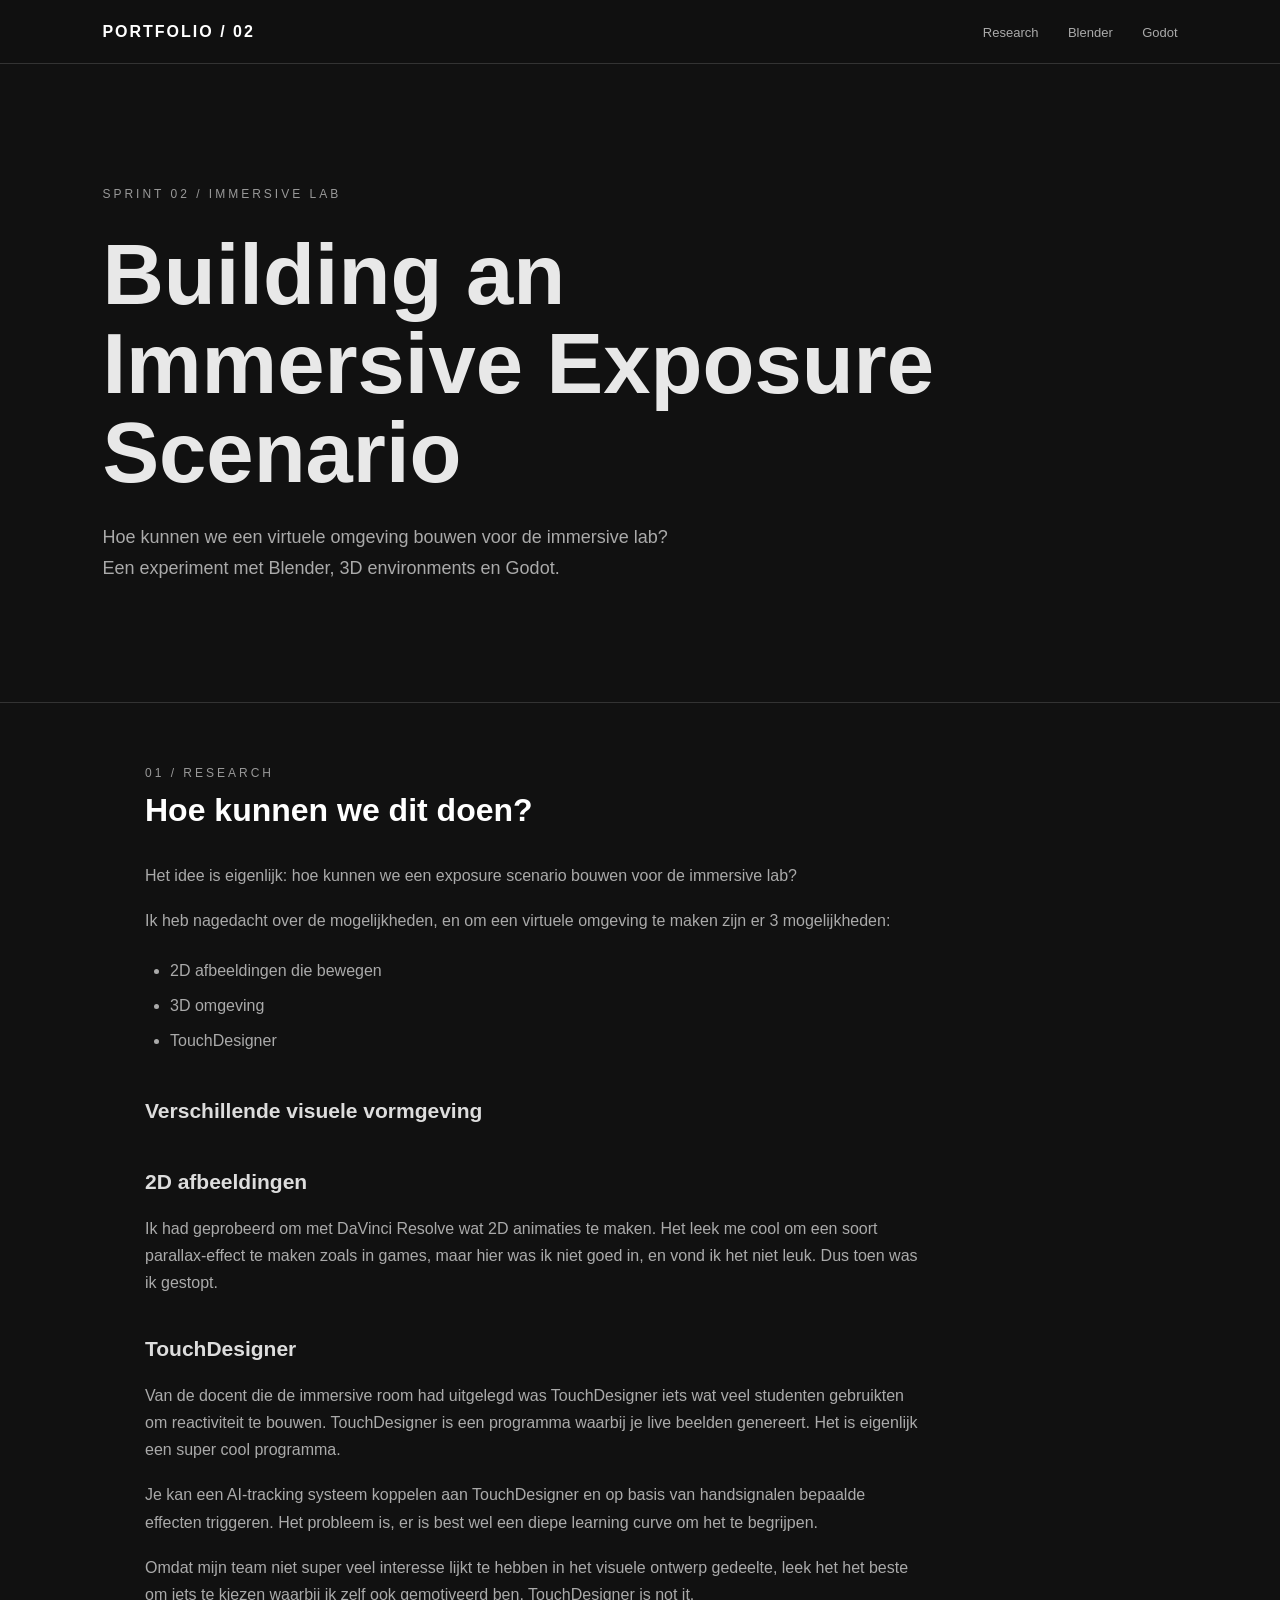
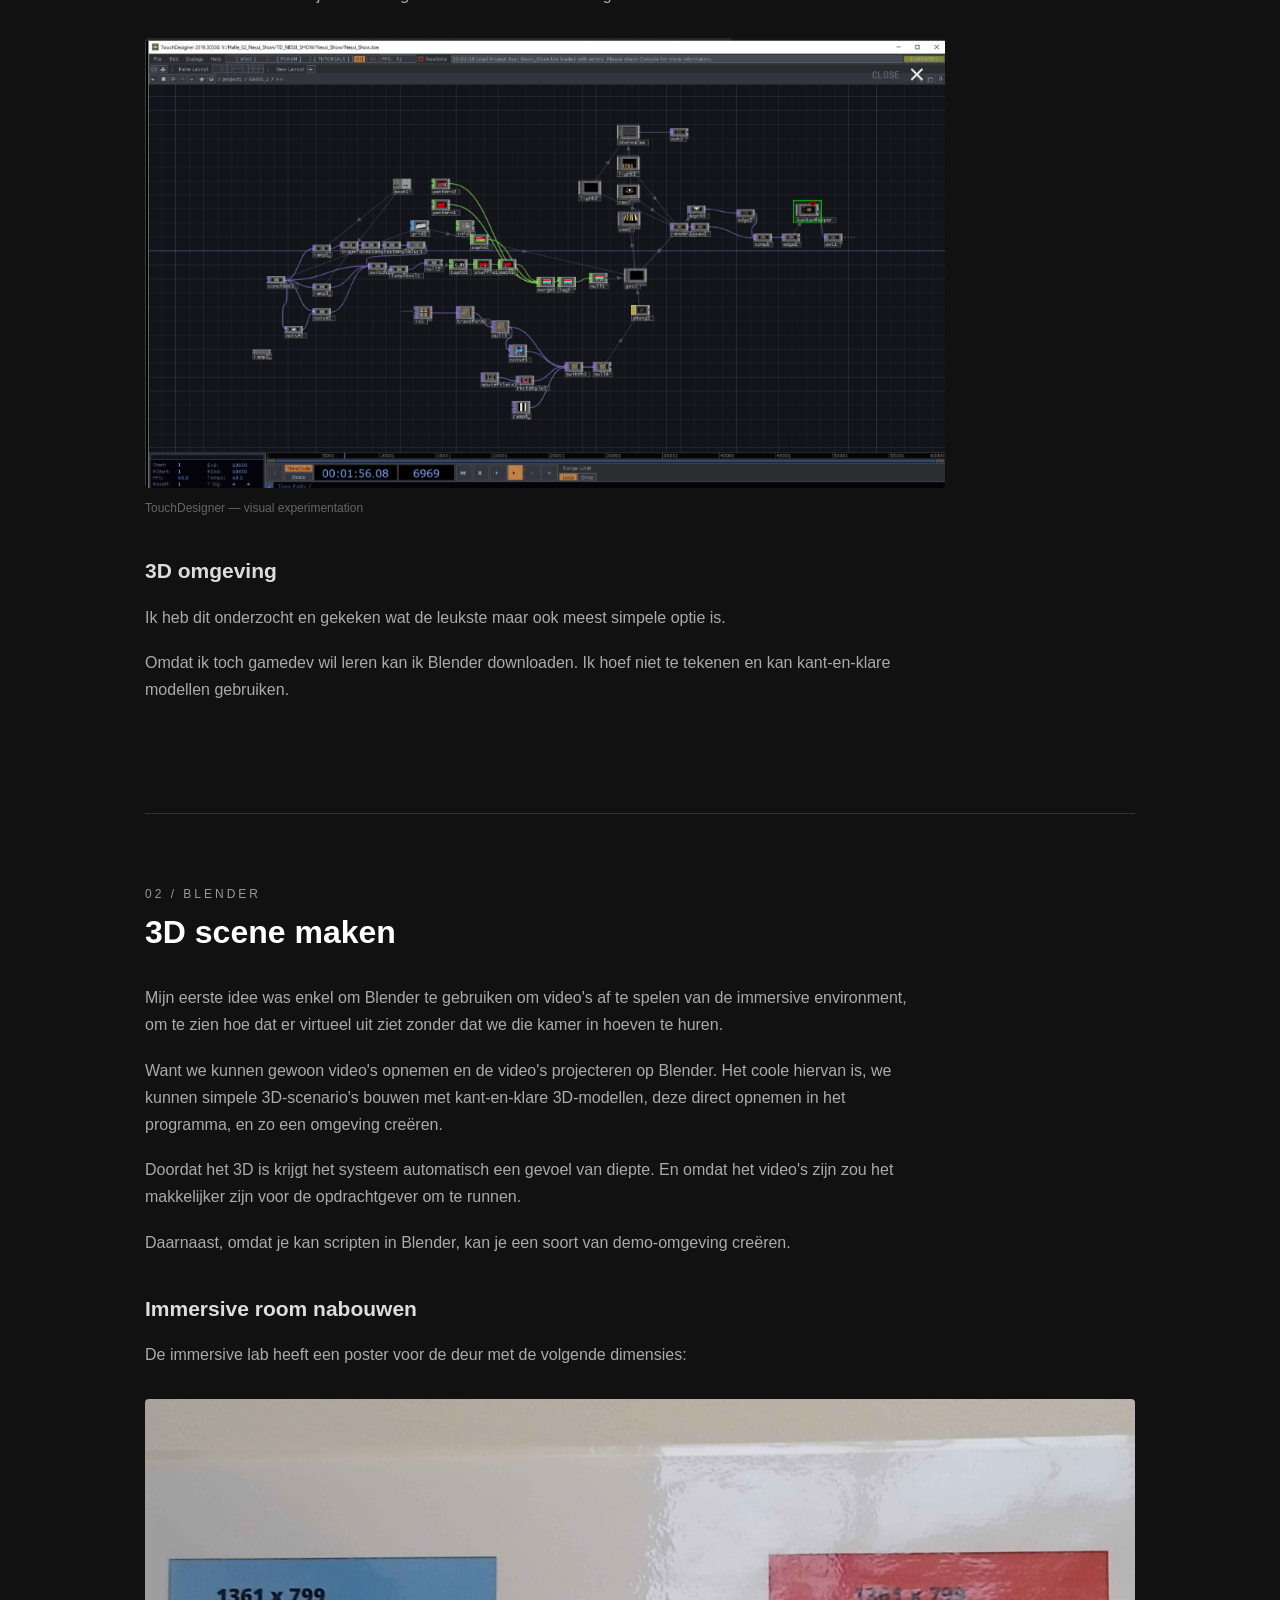
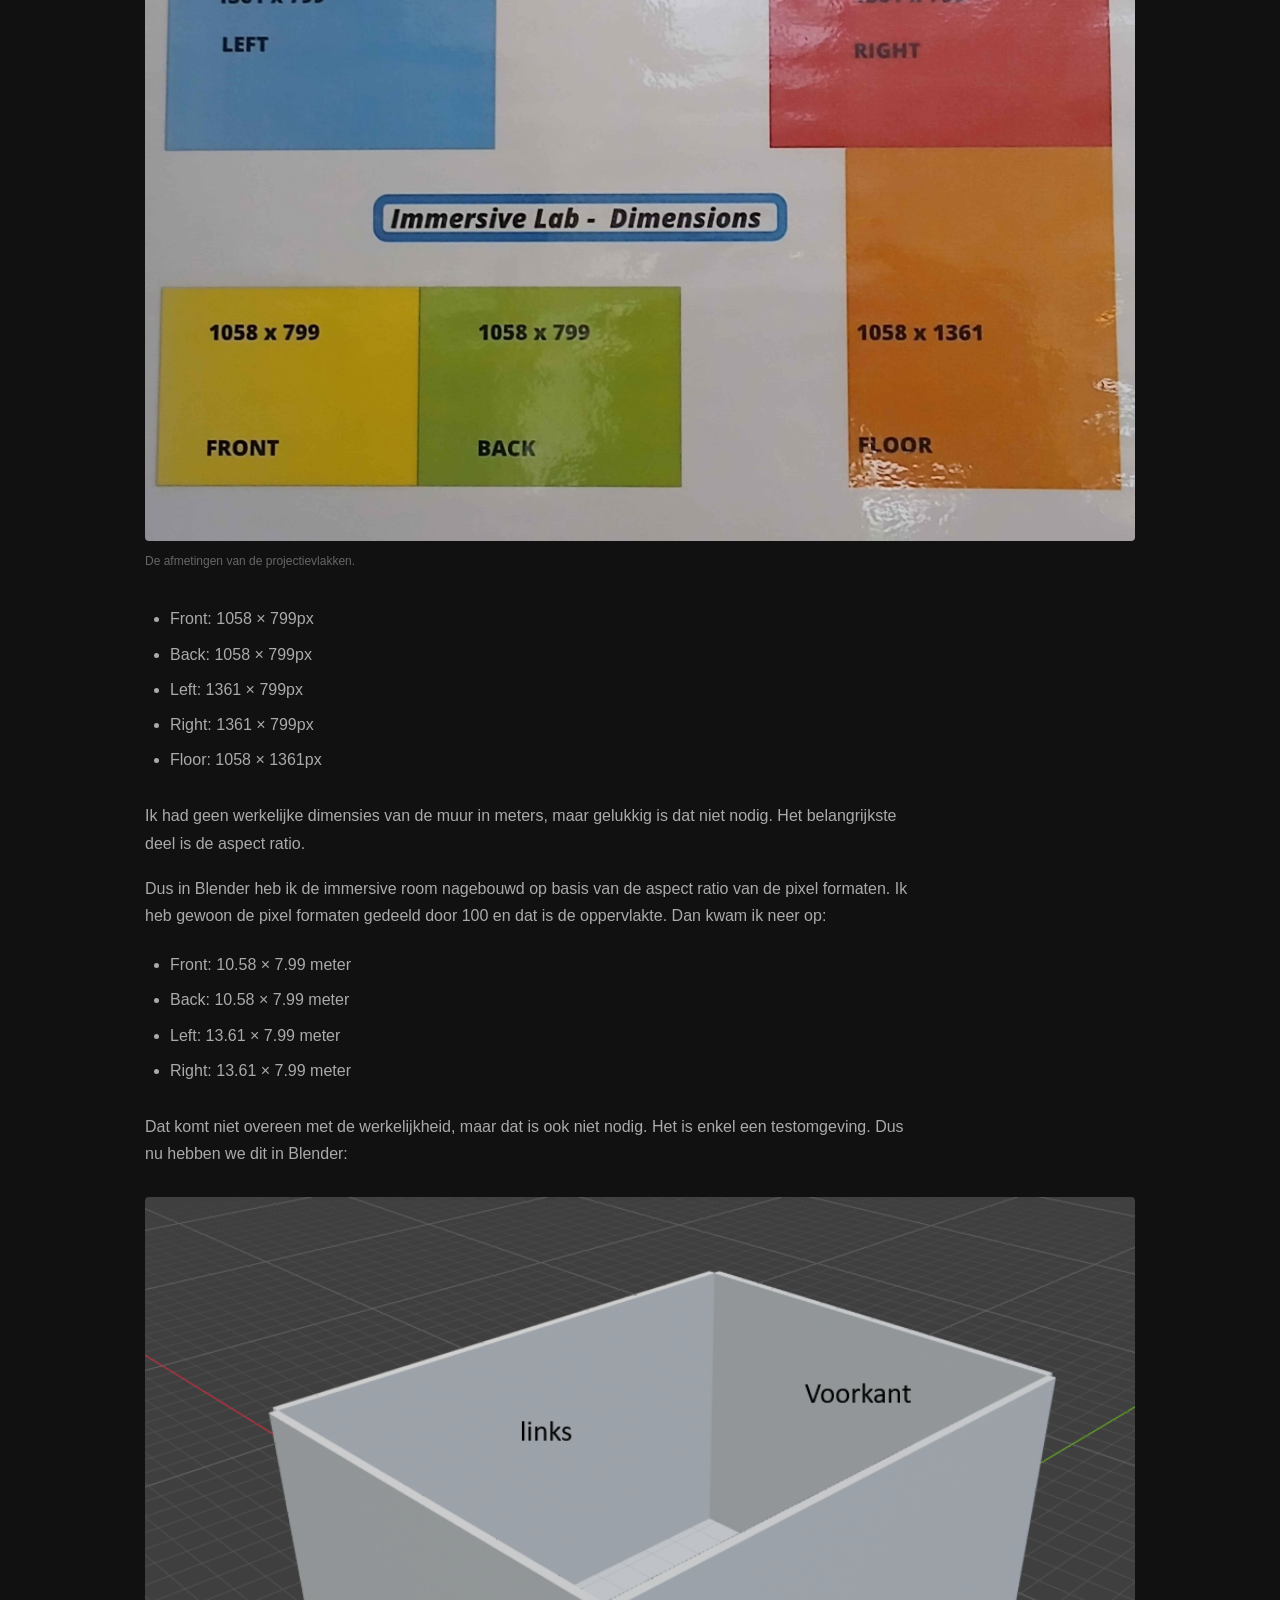
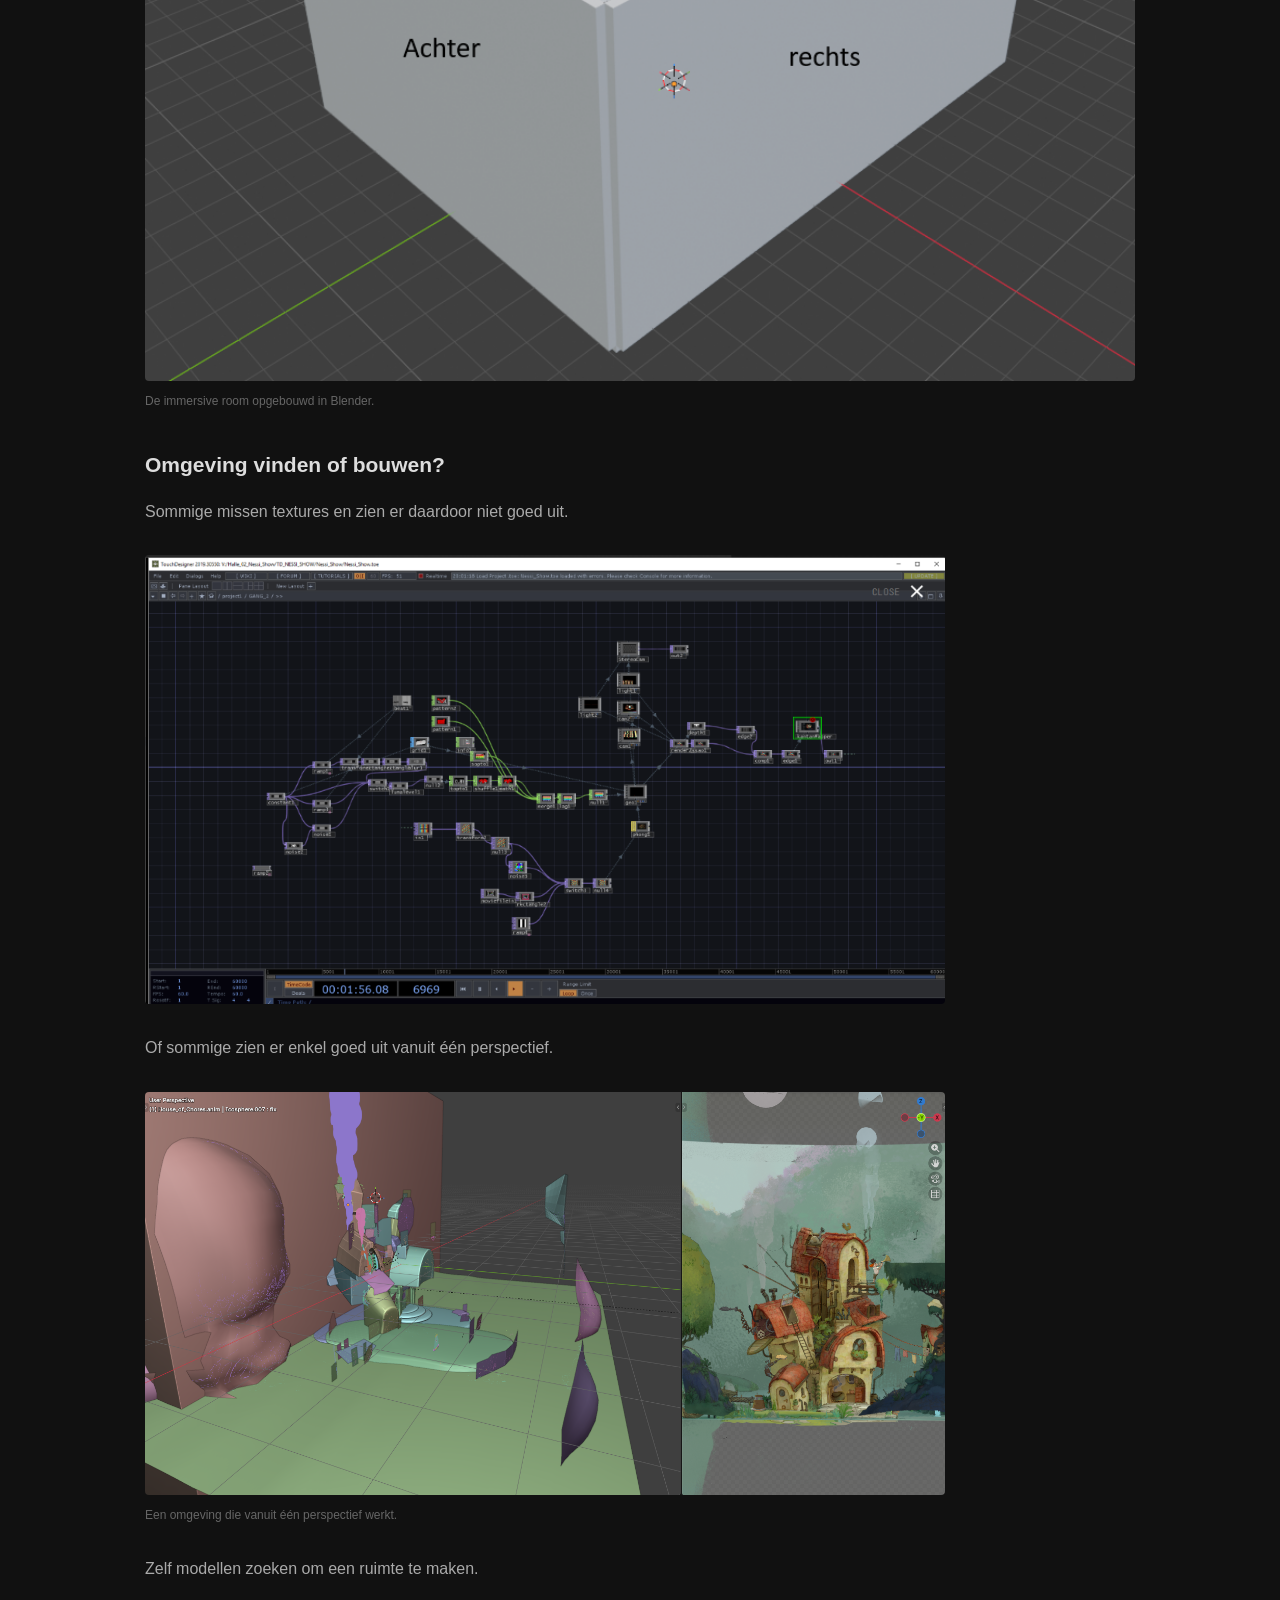
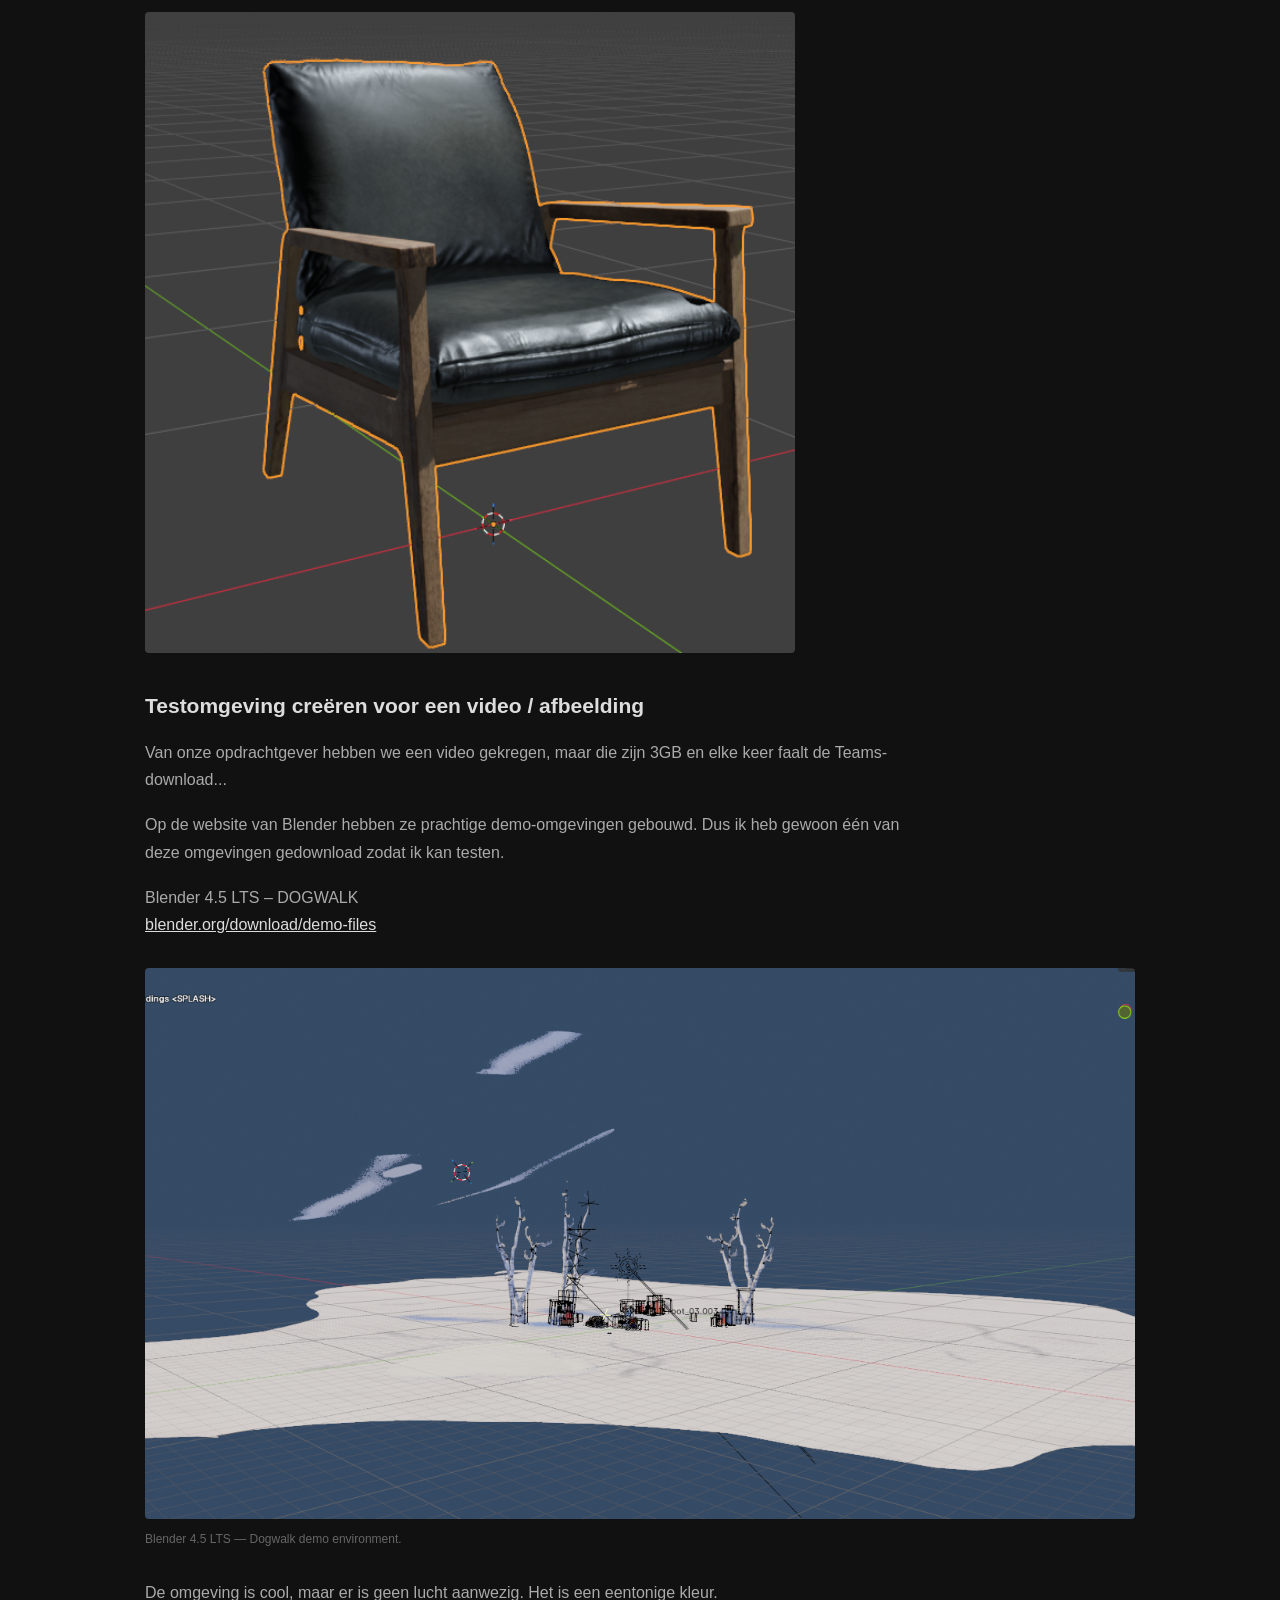
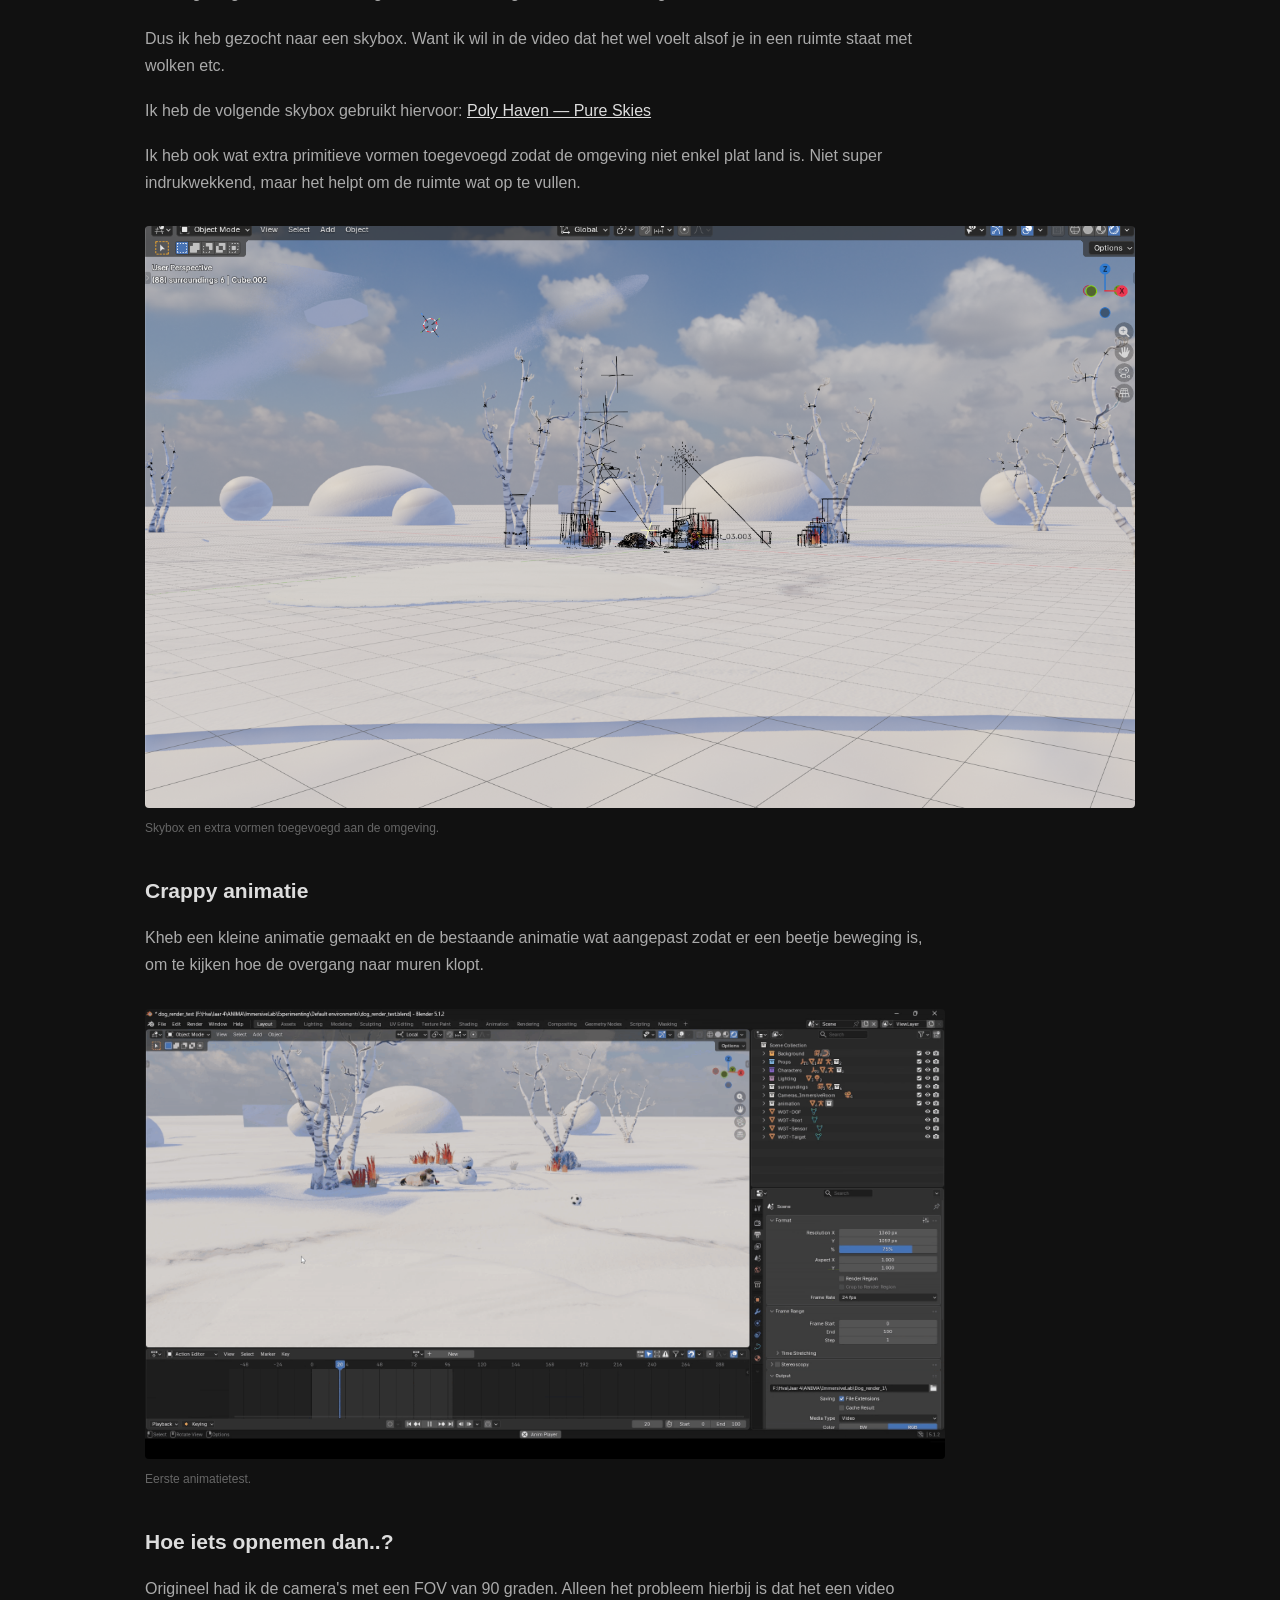
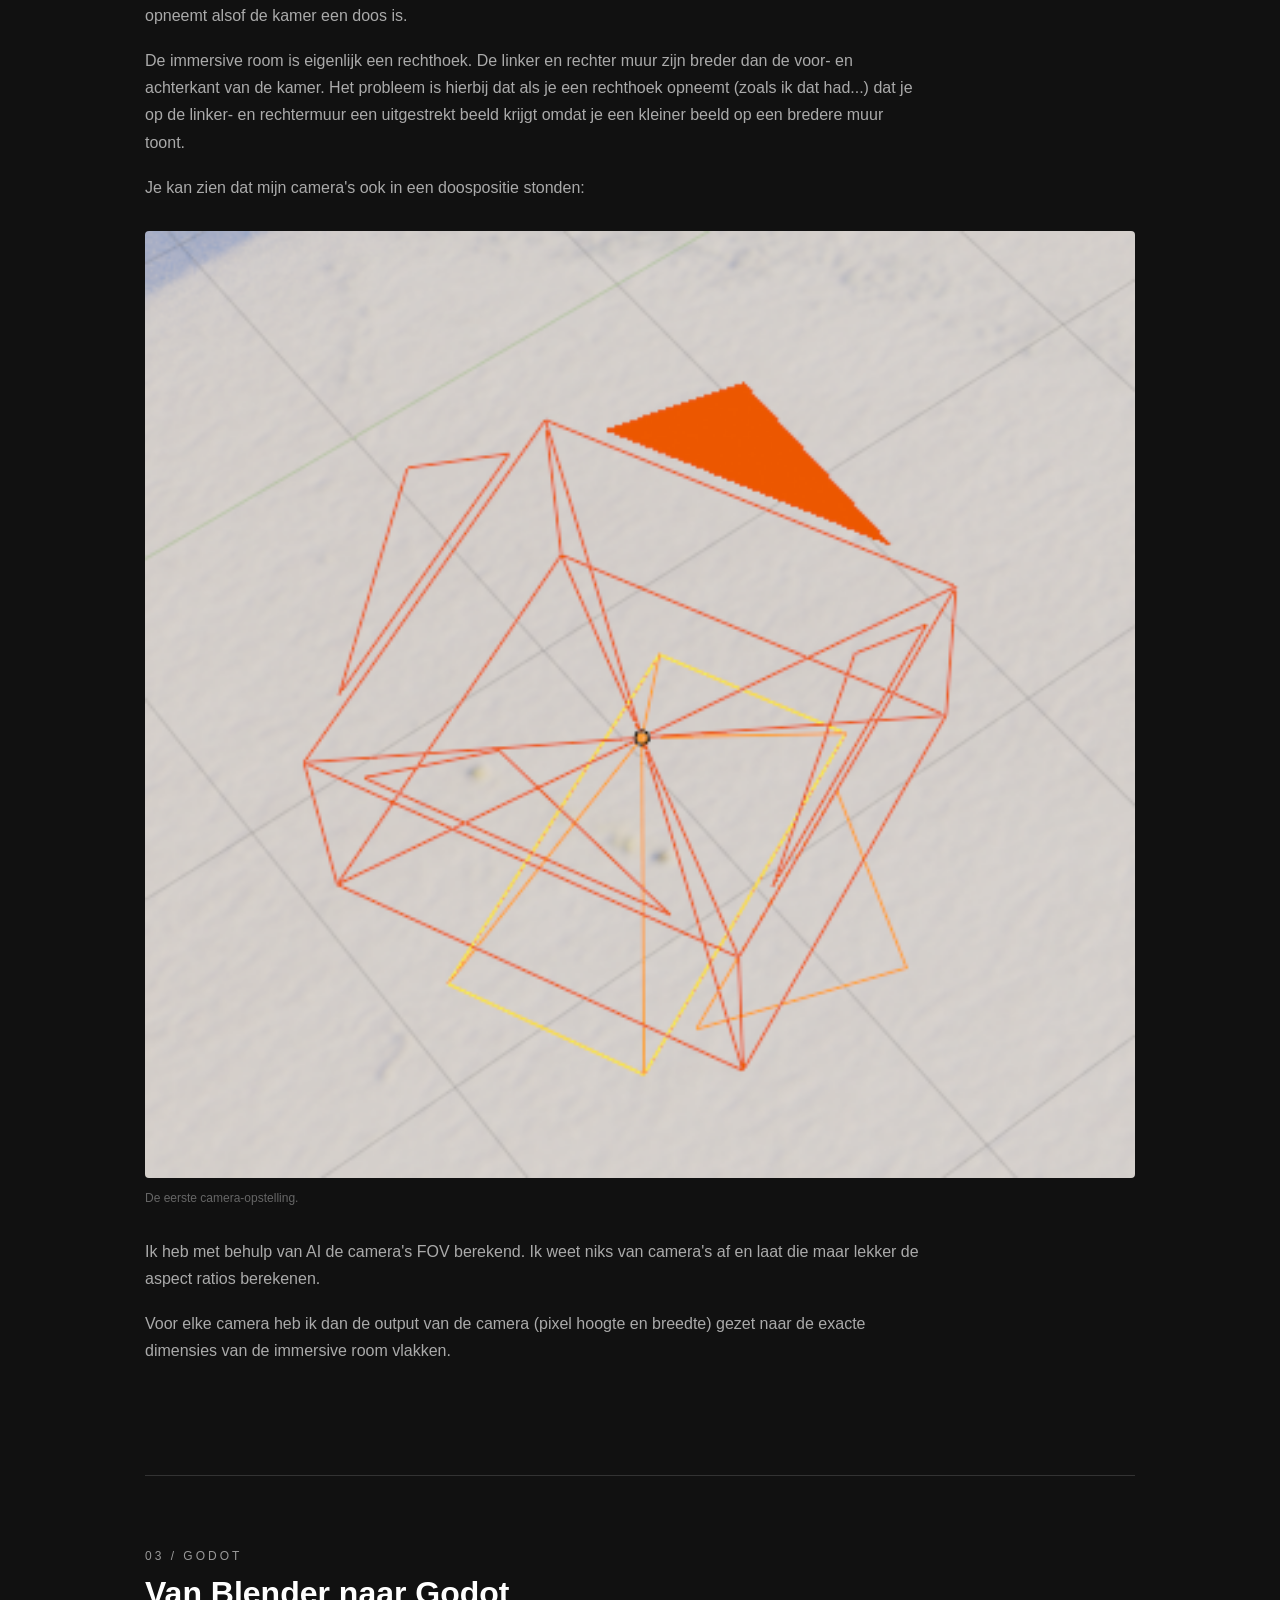
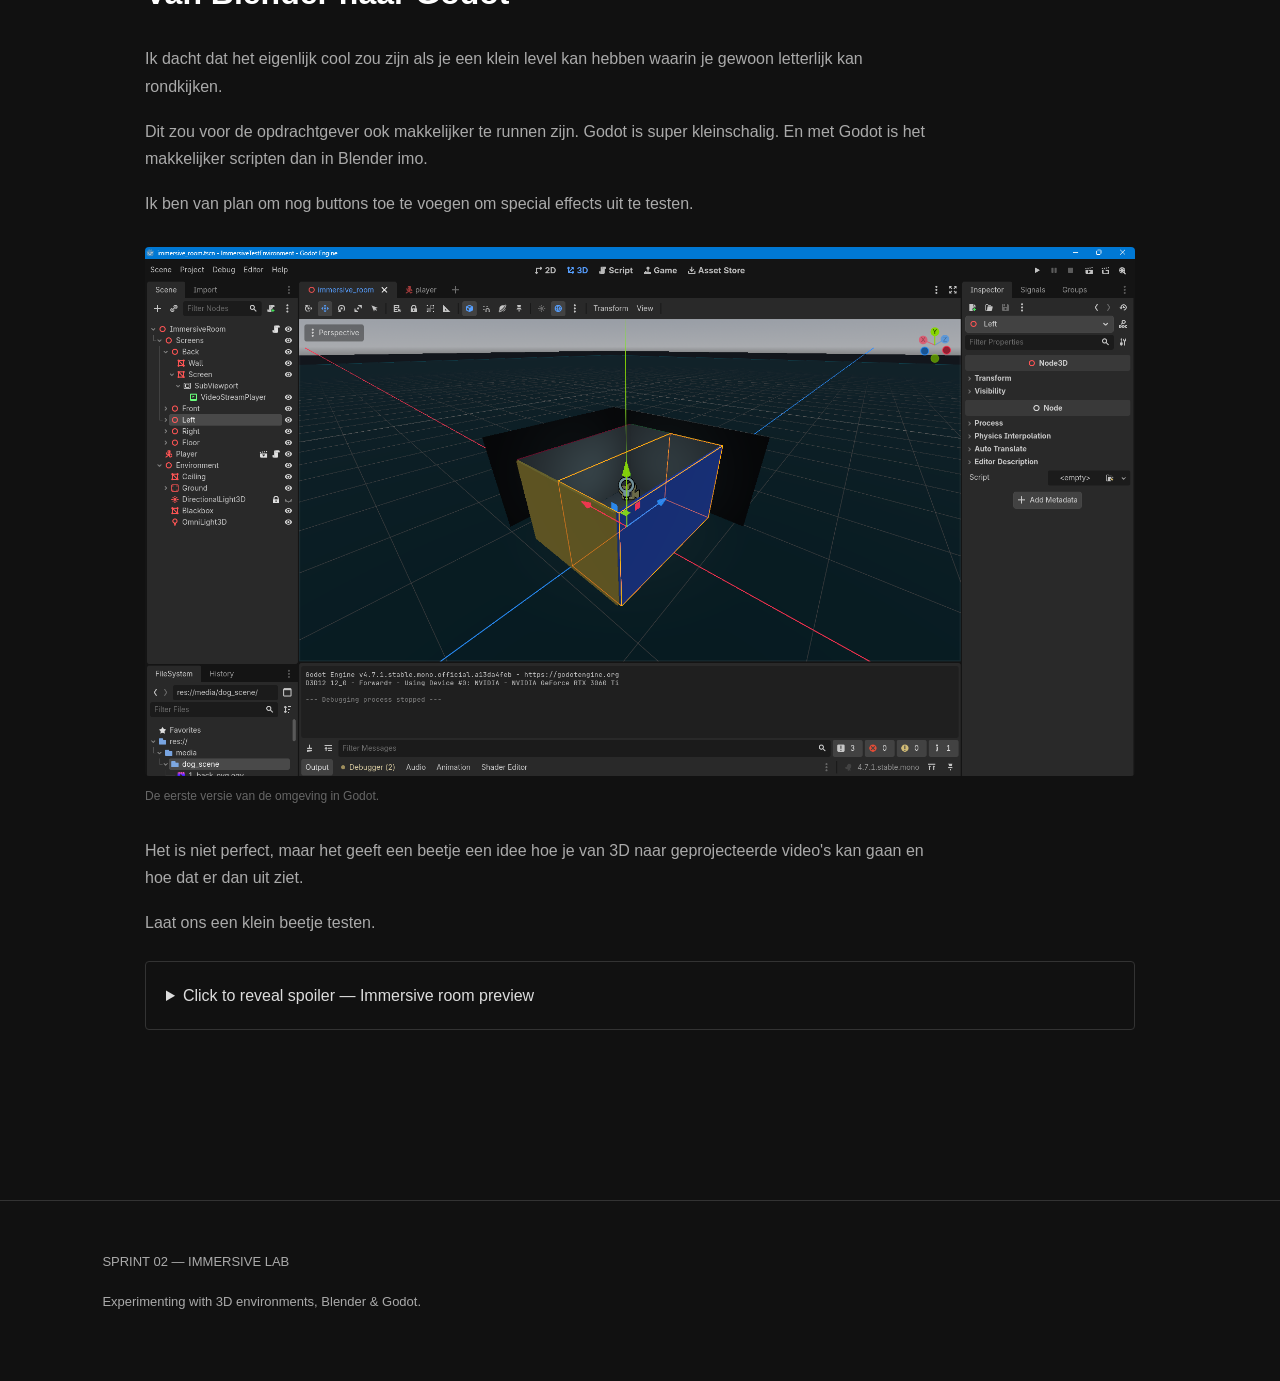
==== sprint2.html @ fb01dd71 "devlog 2" ====
<!DOCTYPE html>
<html lang="nl">
<head>
<meta charset="UTF-8">
<meta name="viewport" content="width=device-width, initial-scale=1.0">
<title>Sprint 2 — Immersive Exposure Scenario</title>

<style>
* {
    box-sizing: border-box;
    margin: 0;
    padding: 0;
}

html {
    scroll-behavior: smooth;
}

body {
    background: #111;
    color: #e8e8e8;
    font-family: Arial, sans-serif;
    line-height: 1.7;
}

nav {
    position: sticky;
    top: 0;
    background: rgba(17,17,17,0.95);
    border-bottom: 1px solid #333;
    padding: 18px 8%;
    display: flex;
    justify-content: space-between;
    align-items: center;
    z-index: 10;
}

nav a {
    color: #aaa;
    text-decoration: none;
    margin-left: 25px;
    font-size: 13px;
}

nav a:hover {
    color: white;
}

.logo {
    color: white;
    font-weight: bold;
    letter-spacing: 2px;
}

header {
    padding: 120px 8% 100px;
    border-bottom: 1px solid #333;
}

.tag {
    color: #999;
    text-transform: uppercase;
    font-size: 12px;
    letter-spacing: 3px;
}

header h1 {
    font-size: clamp(42px, 7vw, 85px);
    line-height: 1.05;
    max-width: 900px;
    margin: 25px 0;
}

header p {
    color: #aaa;
    max-width: 600px;
    font-size: 18px;
}

main {
    max-width: 1050px;
    margin: auto;
    padding: 60px 30px;
}

section {
    margin-bottom: 110px;
    scroll-margin-top: 90px;
}

h2 {
    font-size: 32px;
    margin-bottom: 25px;
    color: white;
}

h3 {
    font-size: 21px;
    margin: 35px 0 15px;
    color: #ddd;
}

p {
    color: #aaa;
    margin-bottom: 18px;
    max-width: 780px;
}

ul {
    color: #aaa;
    margin: 15px 0 25px 25px;
}

li {
    padding: 4px 0;
}

img {
    width: 100%;
    height: auto;
    display: block;
    border-radius: 4px;
}

figure {
    margin: 30px 0;
}

figcaption {
    color: #666;
    font-size: 12px;
    margin-top: 10px;
}

.image-small {
    max-width: 650px;
}

.image-medium {
    max-width: 800px;
}

.divider {
    border-top: 1px solid #333;
    margin: 70px 0;
}

a {
    color: #ddd;
}

a:hover {
    color: white;
}

details {
    margin-top: 25px;
    border: 1px solid #333;
    padding: 20px;
    border-radius: 4px;
}

summary {
    cursor: pointer;
    color: #ddd;
}

details img {
    margin-top: 25px;
}

footer {
    padding: 50px 8%;
    border-top: 1px solid #333;
    color: #666;
    font-size: 13px;
}

@media(max-width: 600px) {
    nav {
        padding: 15px 5%;
    }

    nav a {
        margin-left: 10px;
        font-size: 11px;
    }

    header {
        padding: 90px 6%;
    }

    main {
        padding: 45px 6%;
    }

    h2 {
        font-size: 27px;
    }
}
</style>
</head>

<body>

<nav>
    <div class="logo">PORTFOLIO / 02</div>
    <div>
        <a href="#research">Research</a>
        <a href="#blender">Blender</a>
        <a href="#godot">Godot</a>
    </div>
</nav>

<header>
    <div class="tag">Sprint 02 / Immersive Lab</div>
    <h1>Building an<br>Immersive Exposure Scenario</h1>
    <p>
        Hoe kunnen we een virtuele omgeving bouwen voor de
        immersive lab? Een experiment met Blender, 3D environments
        en Godot.
    </p>
</header>

<main>

<section id="research">
    <div class="tag">01 / Research</div>
    <h2>Hoe kunnen we dit doen?</h2>

    <p>
        Het idee is eigenlijk: hoe kunnen we een exposure scenario
        bouwen voor de immersive lab?
    </p>

    <p>
        Ik heb nagedacht over de mogelijkheden, en om een virtuele
        omgeving te maken zijn er 3 mogelijkheden:
    </p>

    <ul>
        <li>2D afbeeldingen die bewegen</li>
        <li>3D omgeving</li>
        <li>TouchDesigner</li>
    </ul>

    <h3>Verschillende visuele vormgeving</h3>

    <h3>2D afbeeldingen</h3>

    <p>
        Ik had geprobeerd om met DaVinci Resolve wat 2D animaties
        te maken. Het leek me cool om een soort parallax-effect
        te maken zoals in games, maar hier was ik niet goed in,
        en vond ik het niet leuk. Dus toen was ik gestopt.
    </p>

    <h3>TouchDesigner</h3>

    <p>
        Van de docent die de immersive room had uitgelegd was
        TouchDesigner iets wat veel studenten gebruikten om
        reactiviteit te bouwen. TouchDesigner is een programma
        waarbij je live beelden genereert. Het is eigenlijk een
        super cool programma.
    </p>

    <p>
        Je kan een AI-tracking systeem koppelen aan TouchDesigner
        en op basis van handsignalen bepaalde effecten triggeren.
        Het probleem is, er is best wel een diepe learning curve
        om het te begrijpen.
    </p>

    <p>
        Omdat mijn team niet super veel interesse lijkt te hebben
        in het visuele ontwerp gedeelte, leek het het beste om iets
        te kiezen waarbij ik zelf ook gemotiveerd ben.
        TouchDesigner is not it.
    </p>

    <figure class="image-medium">
        <img src="../images/sprint2/touchdesigner.png"
             alt="TouchDesigner experiment">
        <figcaption>TouchDesigner — visual experimentation</figcaption>
    </figure>

    <h3>3D omgeving</h3>

    <p>
        Ik heb dit onderzocht en gekeken wat de leukste maar ook
        meest simpele optie is.
    </p>

    <p>
        Omdat ik toch gamedev wil leren kan ik Blender downloaden.
        Ik hoef niet te tekenen en kan kant-en-klare modellen gebruiken.
    </p>
</section>

<div class="divider"></div>

<section id="blender">
    <div class="tag">02 / Blender</div>
    <h2>3D scene maken</h2>

    <p>
        Mijn eerste idee was enkel om Blender te gebruiken om video's
        af te spelen van de immersive environment, om te zien hoe dat
        er virtueel uit ziet zonder dat we die kamer in hoeven te huren.
    </p>

    <p>
        Want we kunnen gewoon video's opnemen en de video's projecteren
        op Blender. Het coole hiervan is, we kunnen simpele 3D-scenario's
        bouwen met kant-en-klare 3D-modellen, deze direct opnemen in
        het programma, en zo een omgeving creëren.
    </p>

    <p>
        Doordat het 3D is krijgt het systeem automatisch een gevoel
        van diepte. En omdat het video's zijn zou het makkelijker zijn
        voor de opdrachtgever om te runnen.
    </p>

    <p>
        Daarnaast, omdat je kan scripten in Blender, kan je een soort
        van demo-omgeving creëren.
    </p>

    <h3>Immersive room nabouwen</h3>

    <p>
        De immersive lab heeft een poster voor de deur met de volgende
        dimensies:
    </p>

    <figure>
        <img src="../images/sprint2/IR_dimensions.jpg"
             alt="Dimensions of the immersive room">
        <figcaption>De afmetingen van de projectievlakken.</figcaption>
    </figure>

    <ul>
        <li>Front: 1058 × 799px</li>
        <li>Back: 1058 × 799px</li>
        <li>Left: 1361 × 799px</li>
        <li>Right: 1361 × 799px</li>
        <li>Floor: 1058 × 1361px</li>
    </ul>

    <p>
        Ik had geen werkelijke dimensies van de muur in meters,
        maar gelukkig is dat niet nodig. Het belangrijkste deel
        is de aspect ratio.
    </p>

    <p>
        Dus in Blender heb ik de immersive room nagebouwd op basis
        van de aspect ratio van de pixel formaten. Ik heb gewoon
        de pixel formaten gedeeld door 100 en dat is de oppervlakte.
        Dan kwam ik neer op:
    </p>

    <ul>
        <li>Front: 10.58 × 7.99 meter</li>
        <li>Back: 10.58 × 7.99 meter</li>
        <li>Left: 13.61 × 7.99 meter</li>
        <li>Right: 13.61 × 7.99 meter</li>
    </ul>

    <p>
        Dat komt niet overeen met de werkelijkheid, maar dat is ook
        niet nodig. Het is enkel een testomgeving. Dus nu hebben we
        dit in Blender:
    </p>

    <figure>
        <img src="../images/sprint2/IR_roombuild.png"
             alt="Immersive room built in Blender">
        <figcaption>De immersive room opgebouwd in Blender.</figcaption>
    </figure>

    <h3>Omgeving vinden of bouwen?</h3>

    <p>
        Sommige missen textures en zien er daardoor niet goed uit.
    </p>

    <figure class="image-medium">
        <img src="../images/sprint2/touchdesigner.png"
             alt="Environment with missing textures">
    </figure>

    <p>
        Of sommige zien er enkel goed uit vanuit één perspectief.
    </p>

    <figure class="image-medium">
        <img src="../images/sprint2/enkele_kant.png"
             alt="Environment that only looks good from one side">
        <figcaption>Een omgeving die vanuit één perspectief werkt.</figcaption>
    </figure>

    <p>
        Zelf modellen zoeken om een ruimte te maken.
    </p>

    <figure class="image-small">
        <img src="../images/sprint2/chair.png"
             alt="3D model of a chair">
    </figure>

    <h3>Testomgeving creëren voor een video / afbeelding</h3>

    <p>
        Van onze opdrachtgever hebben we een video gekregen, maar
        die zijn 3GB en elke keer faalt de Teams-download...
    </p>

    <p>
        Op de website van Blender hebben ze prachtige demo-omgevingen
        gebouwd. Dus ik heb gewoon één van deze omgevingen gedownload
        zodat ik kan testen.
    </p>

    <p>
        Blender 4.5 LTS – DOGWALK
        <br>
        <a href="https://www.blender.org/download/demo-files/" target="_blank">
            blender.org/download/demo-files
        </a>
    </p>

    <figure>
        <img src="../images/sprint2/default_demo_environment.png"
             alt="Blender Dogwalk demo environment">
        <figcaption>Blender 4.5 LTS — Dogwalk demo environment.</figcaption>
    </figure>

    <p>
        De omgeving is cool, maar er is geen lucht aanwezig.
        Het is een eentonige kleur.
    </p>

    <p>
        Dus ik heb gezocht naar een skybox. Want ik wil in de video
        dat het wel voelt alsof je in een ruimte staat met wolken etc.
    </p>

    <p>
        Ik heb de volgende skybox gebruikt hiervoor:
        <a href="https://polyhaven.com/hdris/pure-skies" target="_blank">
            Poly Haven — Pure Skies
        </a>
    </p>

    <p>
        Ik heb ook wat extra primitieve vormen toegevoegd zodat
        de omgeving niet enkel plat land is. Niet super indrukwekkend,
        maar het helpt om de ruimte wat op te vullen.
    </p>

    <figure>
        <img src="../images/sprint2/skybox_n_ground.png"
             alt="Skybox and additional geometry">
        <figcaption>Skybox en extra vormen toegevoegd aan de omgeving.</figcaption>
    </figure>

    <h3>Crappy animatie</h3>

    <p>
        Kheb een kleine animatie gemaakt en de bestaande animatie
        wat aangepast zodat er een beetje beweging is, om te kijken
        hoe de overgang naar muren klopt.
    </p>

    <figure class="image-medium">
        <img src="../images/sprint2/animation.gif"
             alt="First animation test">
        <figcaption>Eerste animatietest.</figcaption>
    </figure>

    <h3>Hoe iets opnemen dan..?</h3>

    <p>
        Origineel had ik de camera's met een FOV van 90 graden.
        Alleen het probleem hierbij is dat het een video opneemt
        alsof de kamer een doos is.
    </p>

    <p>
        De immersive room is eigenlijk een rechthoek. De linker en
        rechter muur zijn breder dan de voor- en achterkant van de
        kamer. Het probleem is hierbij dat als je een rechthoek opneemt
        (zoals ik dat had...) dat je op de linker- en rechtermuur een
        uitgestrekt beeld krijgt omdat je een kleiner beeld op een
        bredere muur toont.
    </p>

    <p>
        Je kan zien dat mijn camera's ook in een doospositie stonden:
    </p>

    <figure>
        <img src="../images/sprint2/camera box.png"
             alt="Camera positions inside the virtual room">
        <figcaption>De eerste camera-opstelling.</figcaption>
    </figure>

    <p>
        Ik heb met behulp van AI de camera's FOV berekend.
        Ik weet niks van camera's af en laat die maar lekker
        de aspect ratios berekenen.
    </p>

    <p>
        Voor elke camera heb ik dan de output van de camera
        (pixel hoogte en breedte) gezet naar de exacte dimensies
        van de immersive room vlakken.
    </p>
</section>

<div class="divider"></div>

<section id="godot">
    <div class="tag">03 / Godot</div>
    <h2>Van Blender naar Godot</h2>

    <p>
        Ik dacht dat het eigenlijk cool zou zijn als je een klein
        level kan hebben waarin je gewoon letterlijk kan rondkijken.
    </p>

    <p>
        Dit zou voor de opdrachtgever ook makkelijker te runnen zijn.
        Godot is super kleinschalig. En met Godot is het makkelijker
        scripten dan in Blender imo.
    </p>

    <p>
        Ik ben van plan om nog buttons toe te voegen om special
        effects uit te testen.
    </p>

    <figure>
        <img src="../images/sprint2/godot_scene.png"
             alt="Godot virtual environment">
        <figcaption>De eerste versie van de omgeving in Godot.</figcaption>
    </figure>

    <p>
        Het is niet perfect, maar het geeft een beetje een idee
        hoe je van 3D naar geprojecteerde video's kan gaan en hoe
        dat er dan uit ziet.
    </p>

    <p>
        Laat ons een klein beetje testen.
    </p>

    <details>
        <summary>Click to reveal spoiler — Immersive room preview</summary>

        <img src="../images/sprint2/godot_immersive room.png"
             alt="Godot immersive room preview">
        <figcaption>Een preview van hoe de omgeving eruitziet
        in de immersive room.</figcaption>
    </details>

</section>

</main>

<footer>
    <p>SPRINT 02 — IMMERSIVE LAB</p>
    <p>Experimenting with 3D environments, Blender & Godot.</p>
</footer>

</body>
</html>
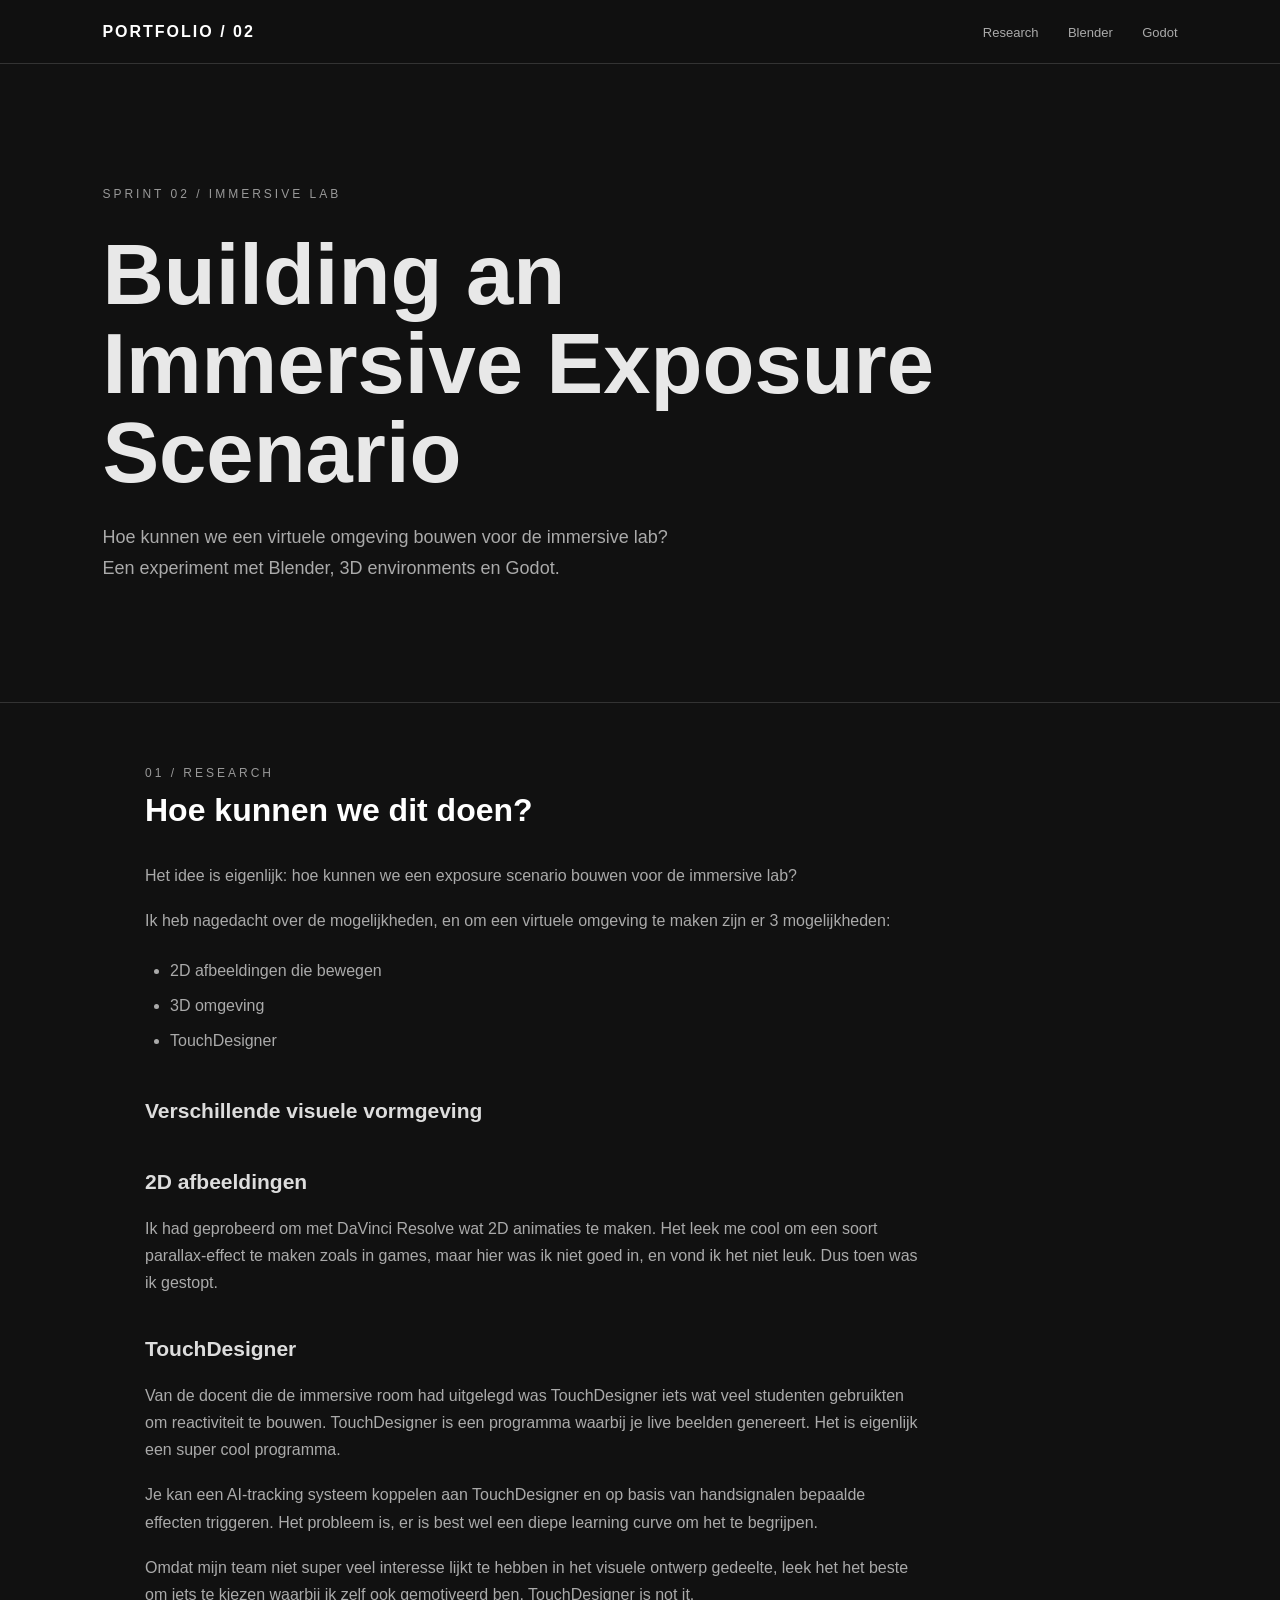
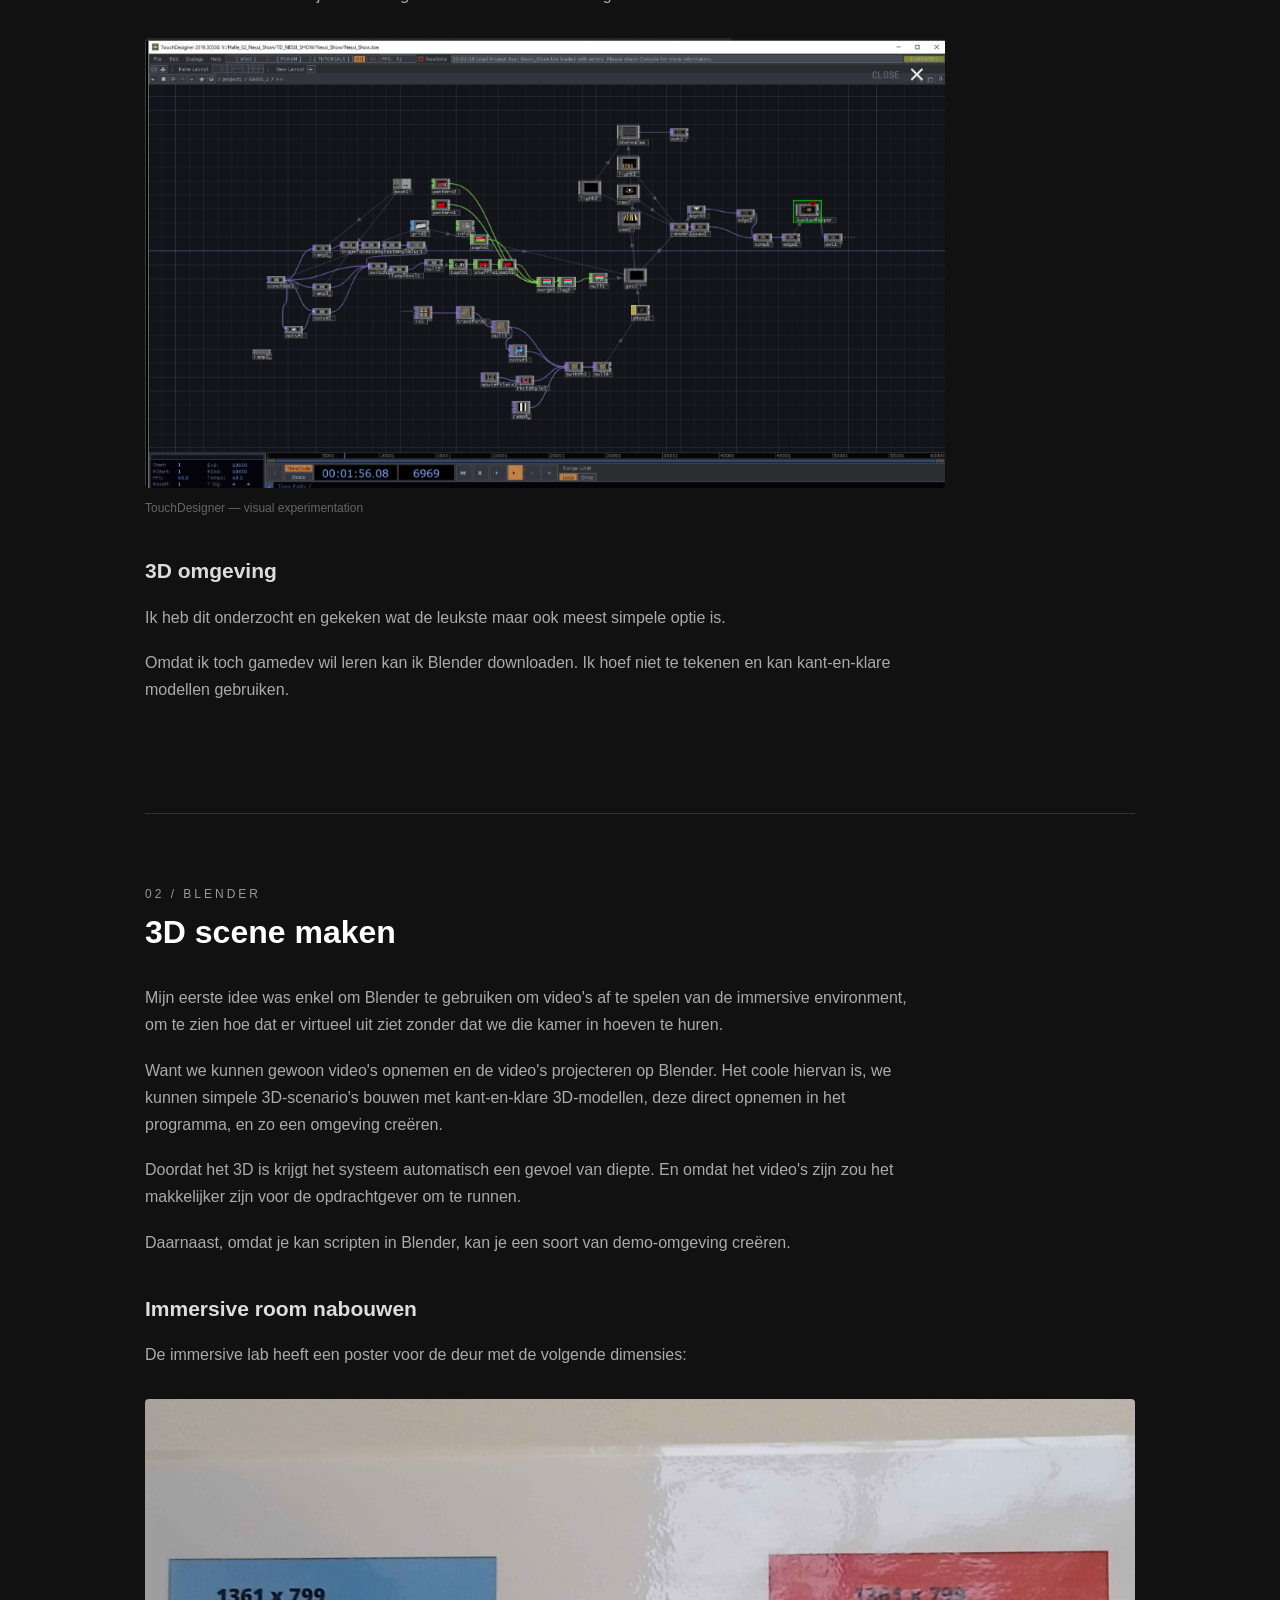
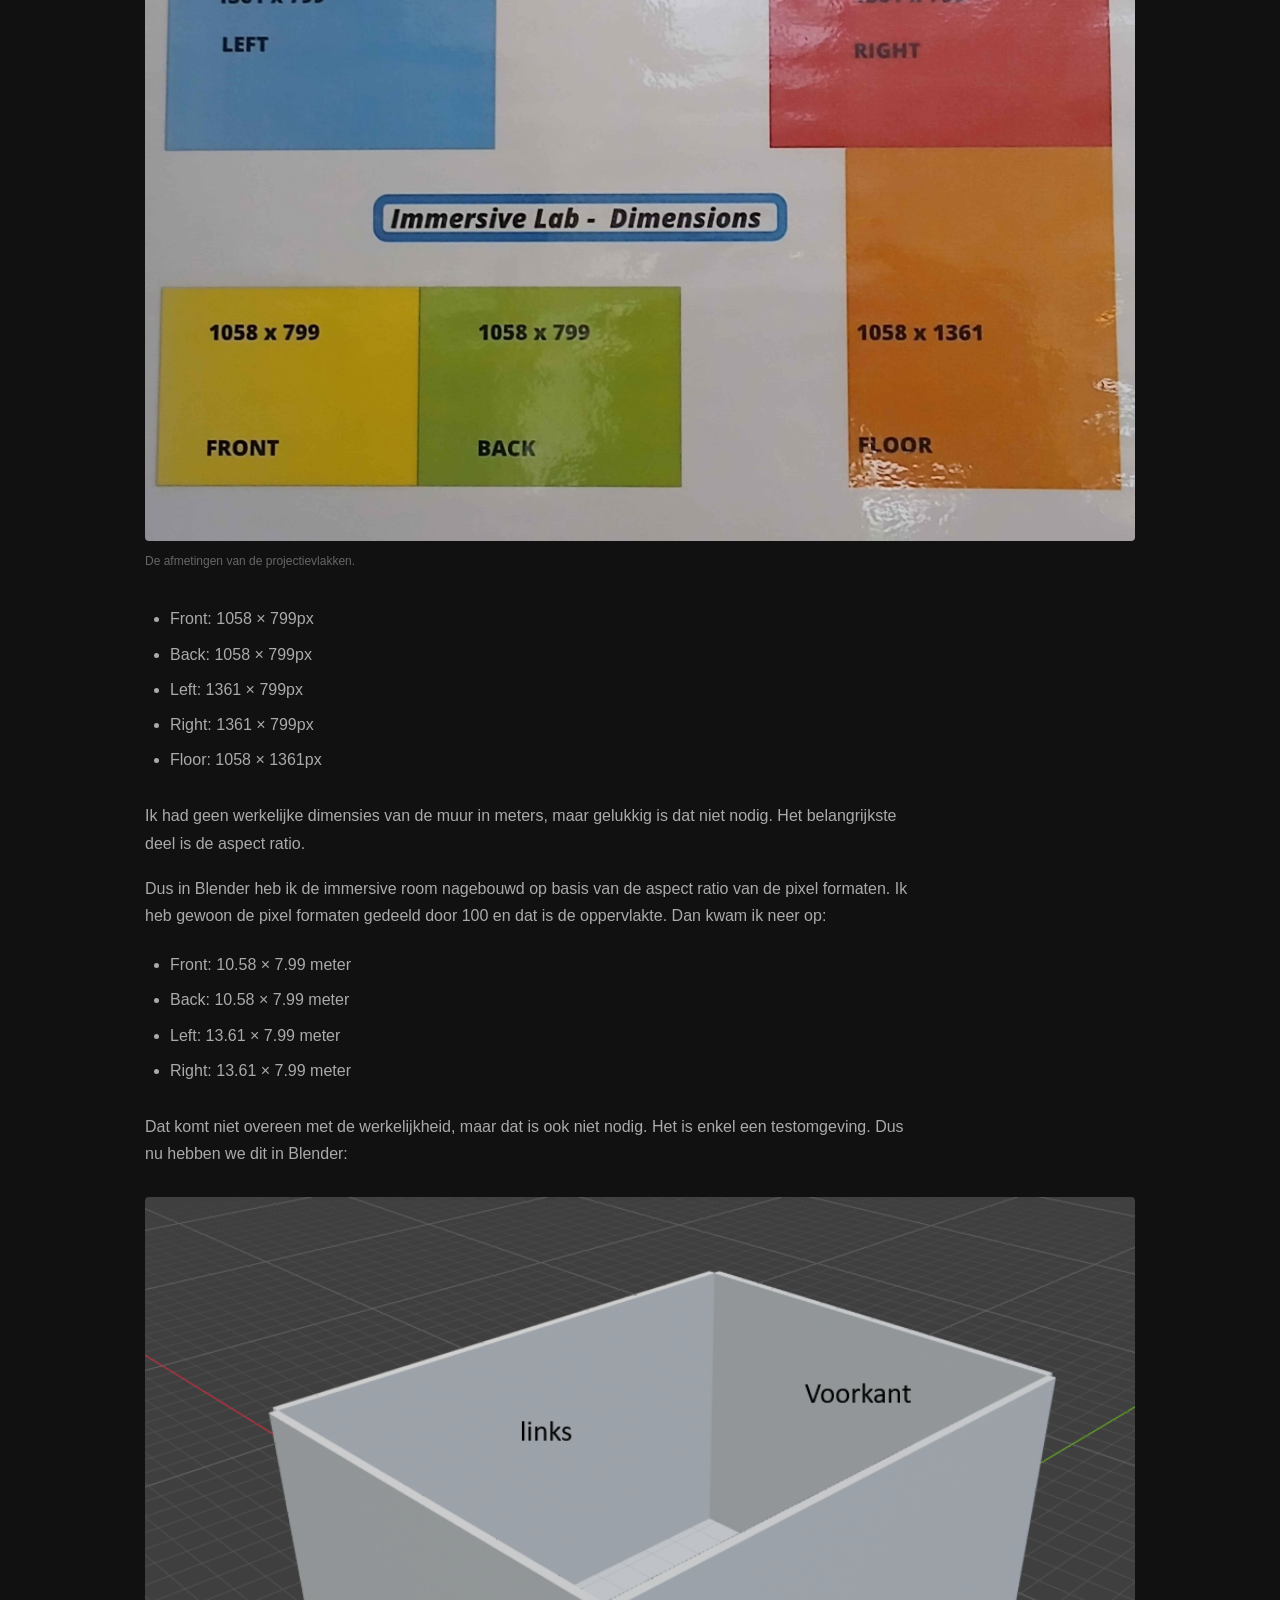
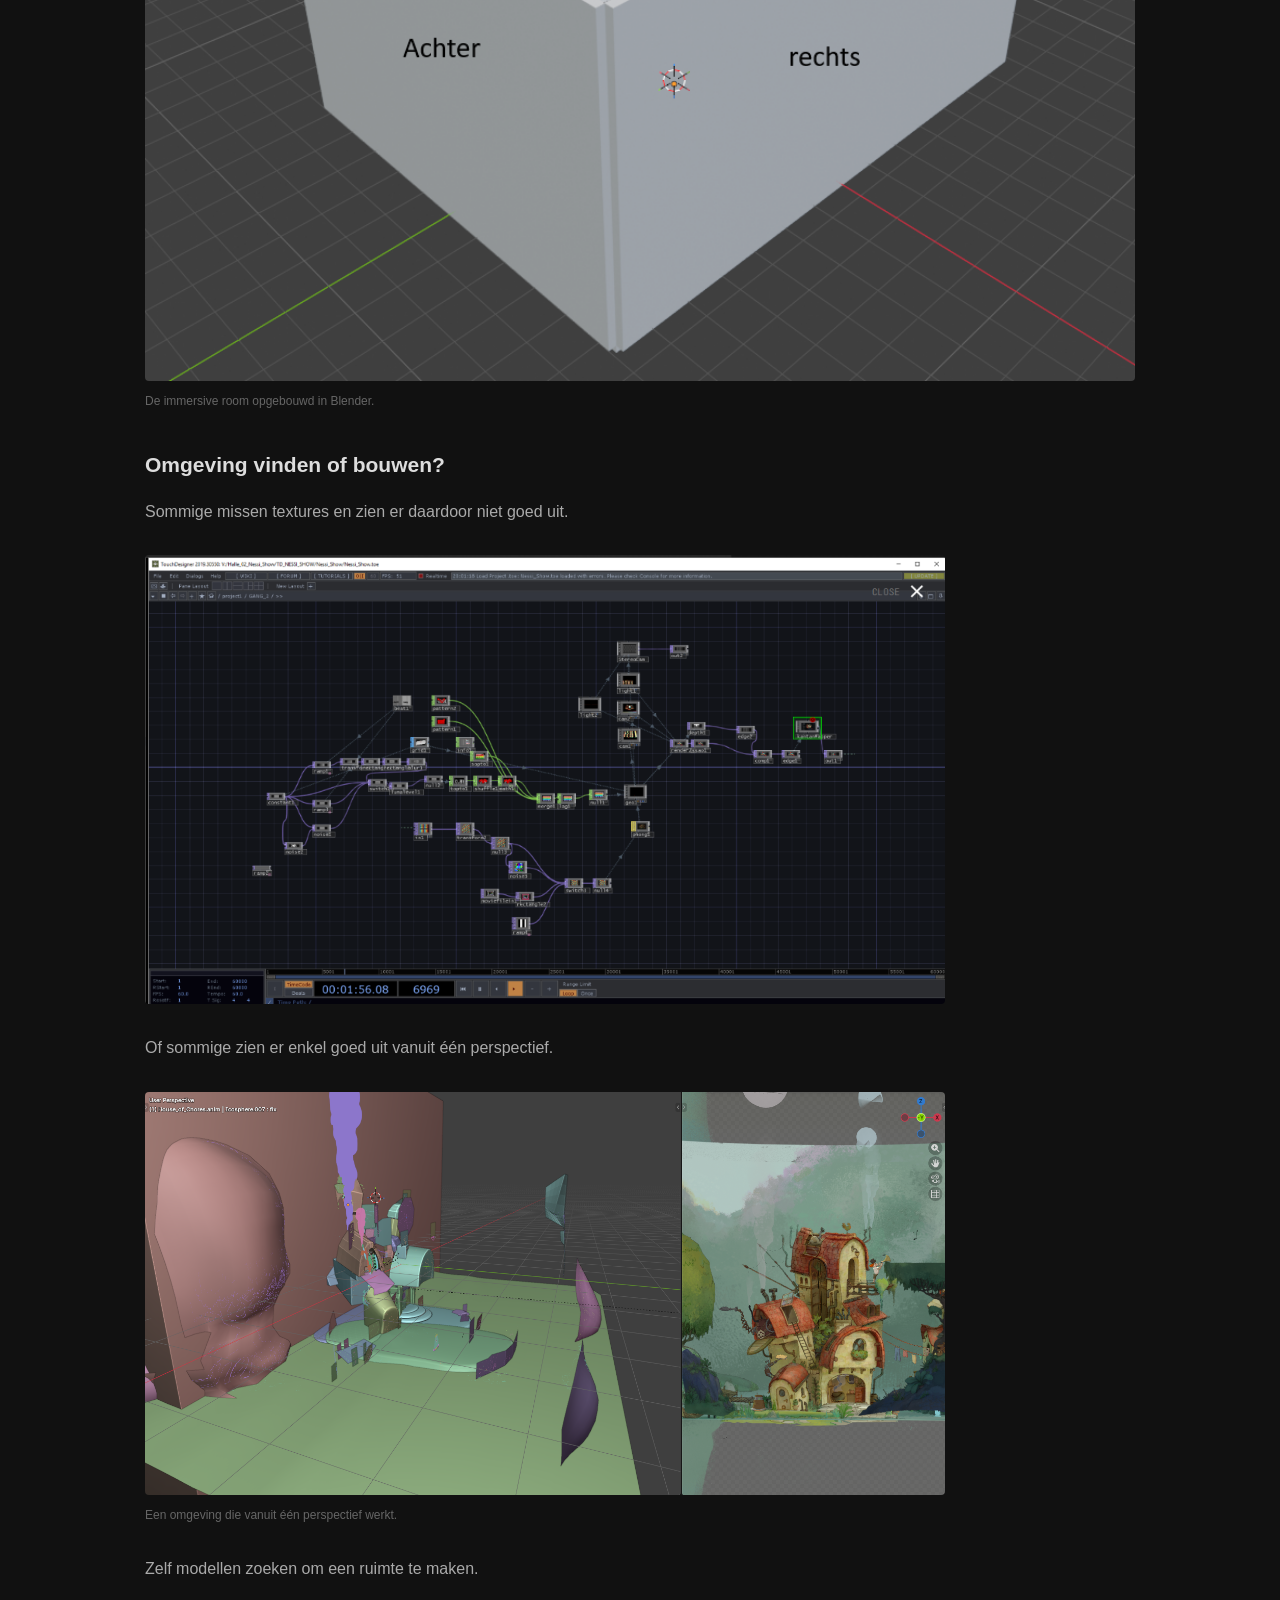
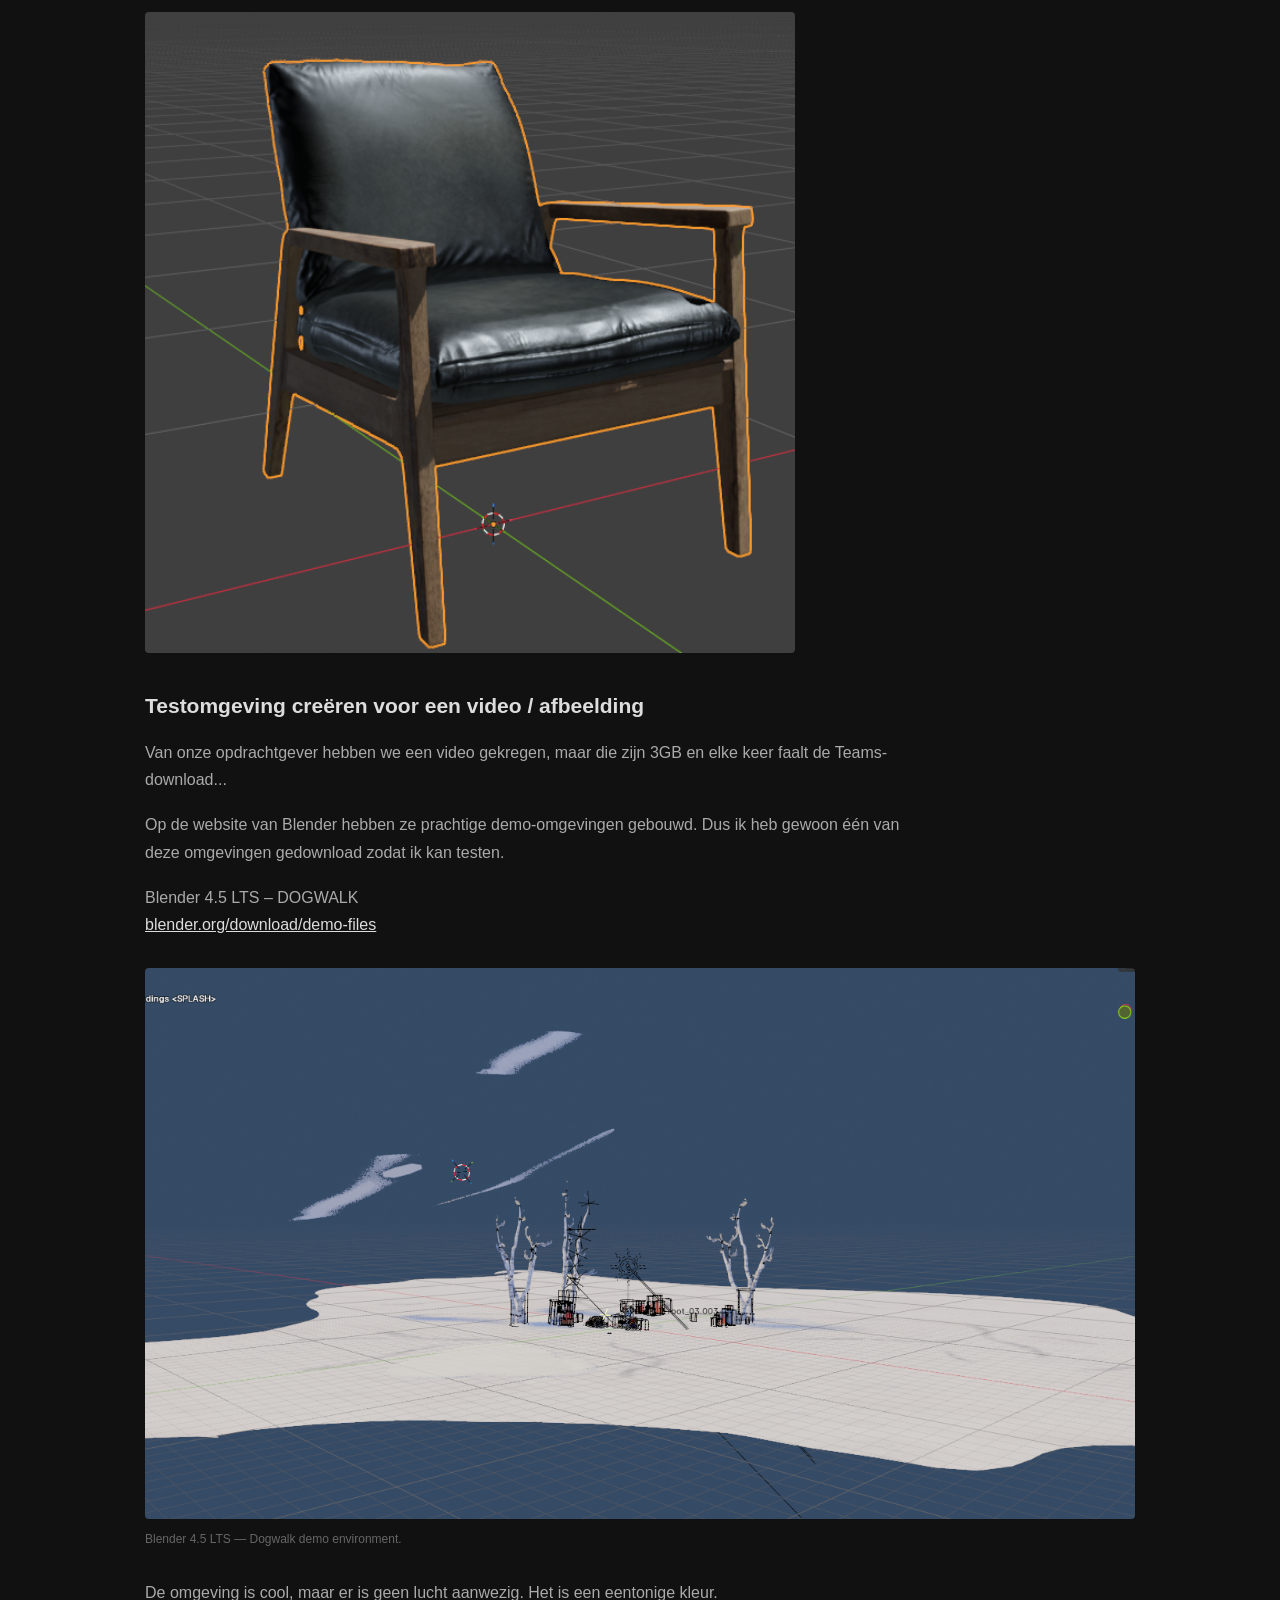
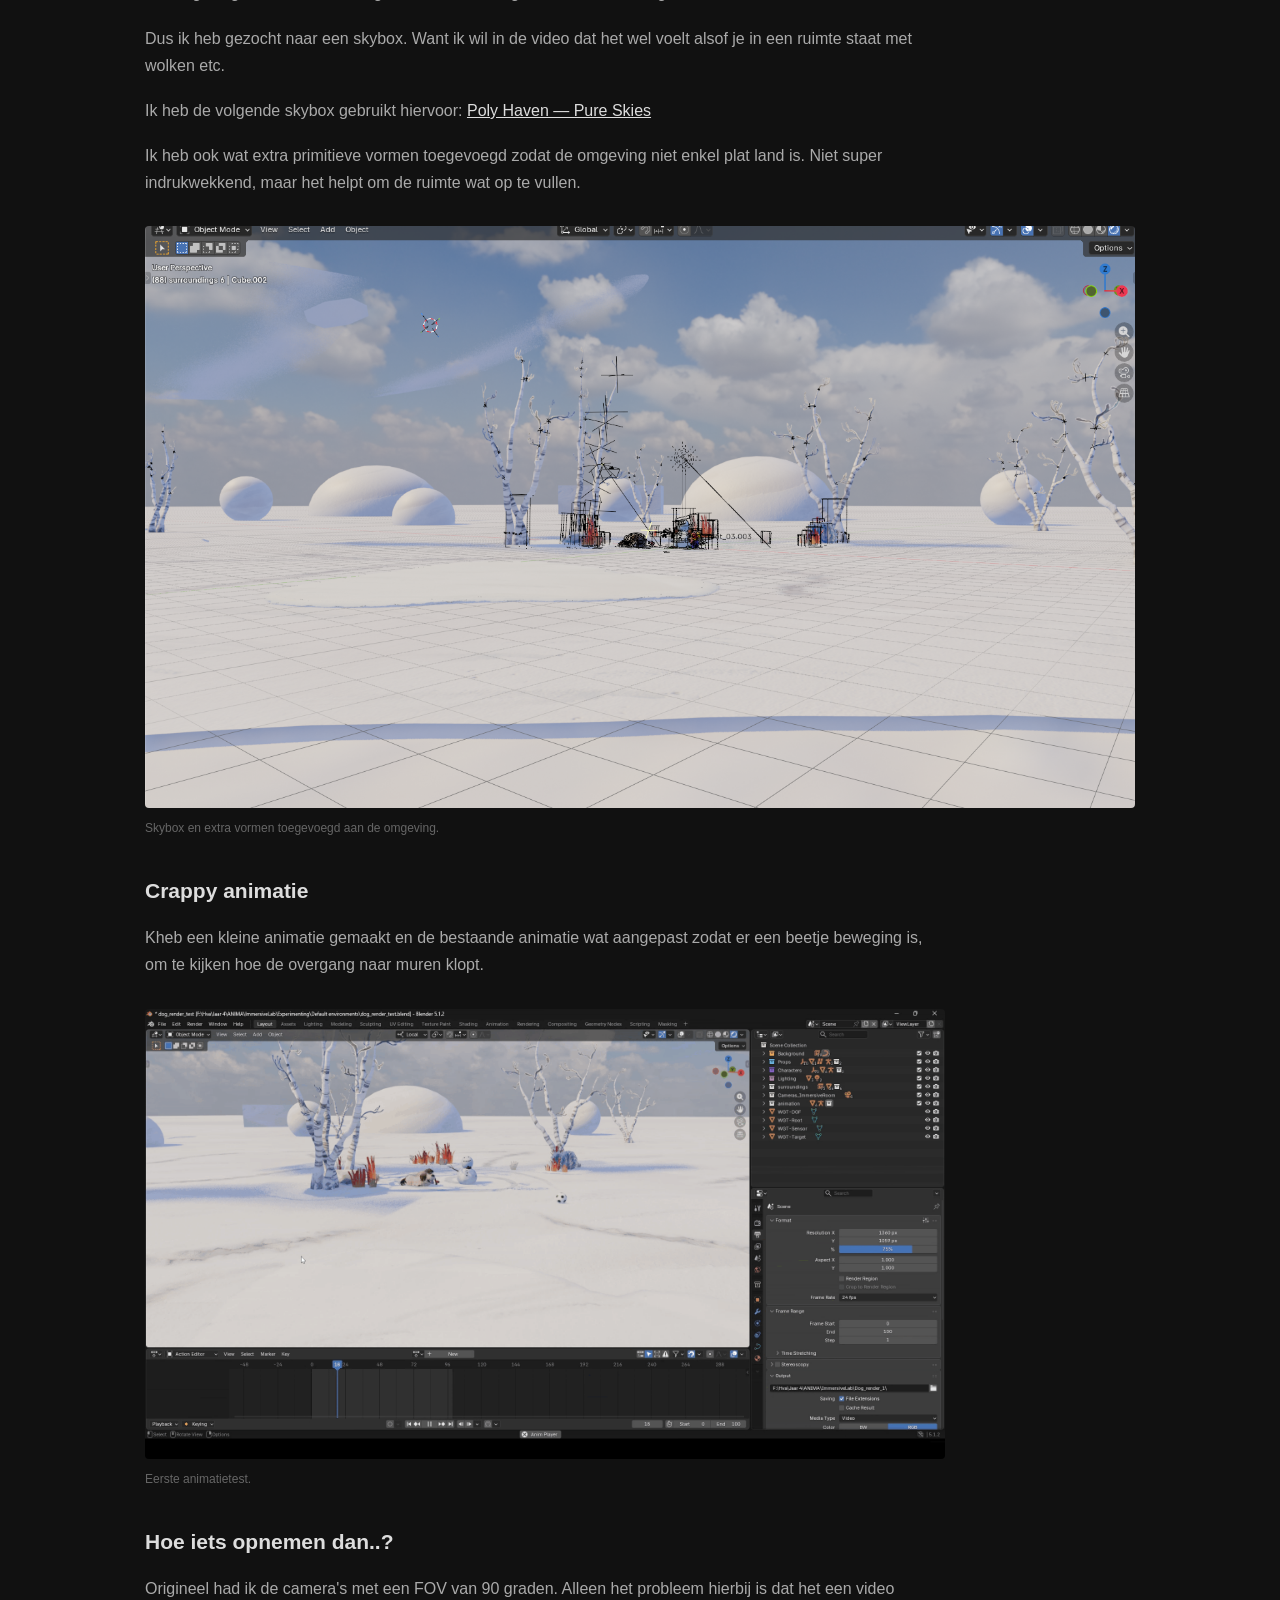
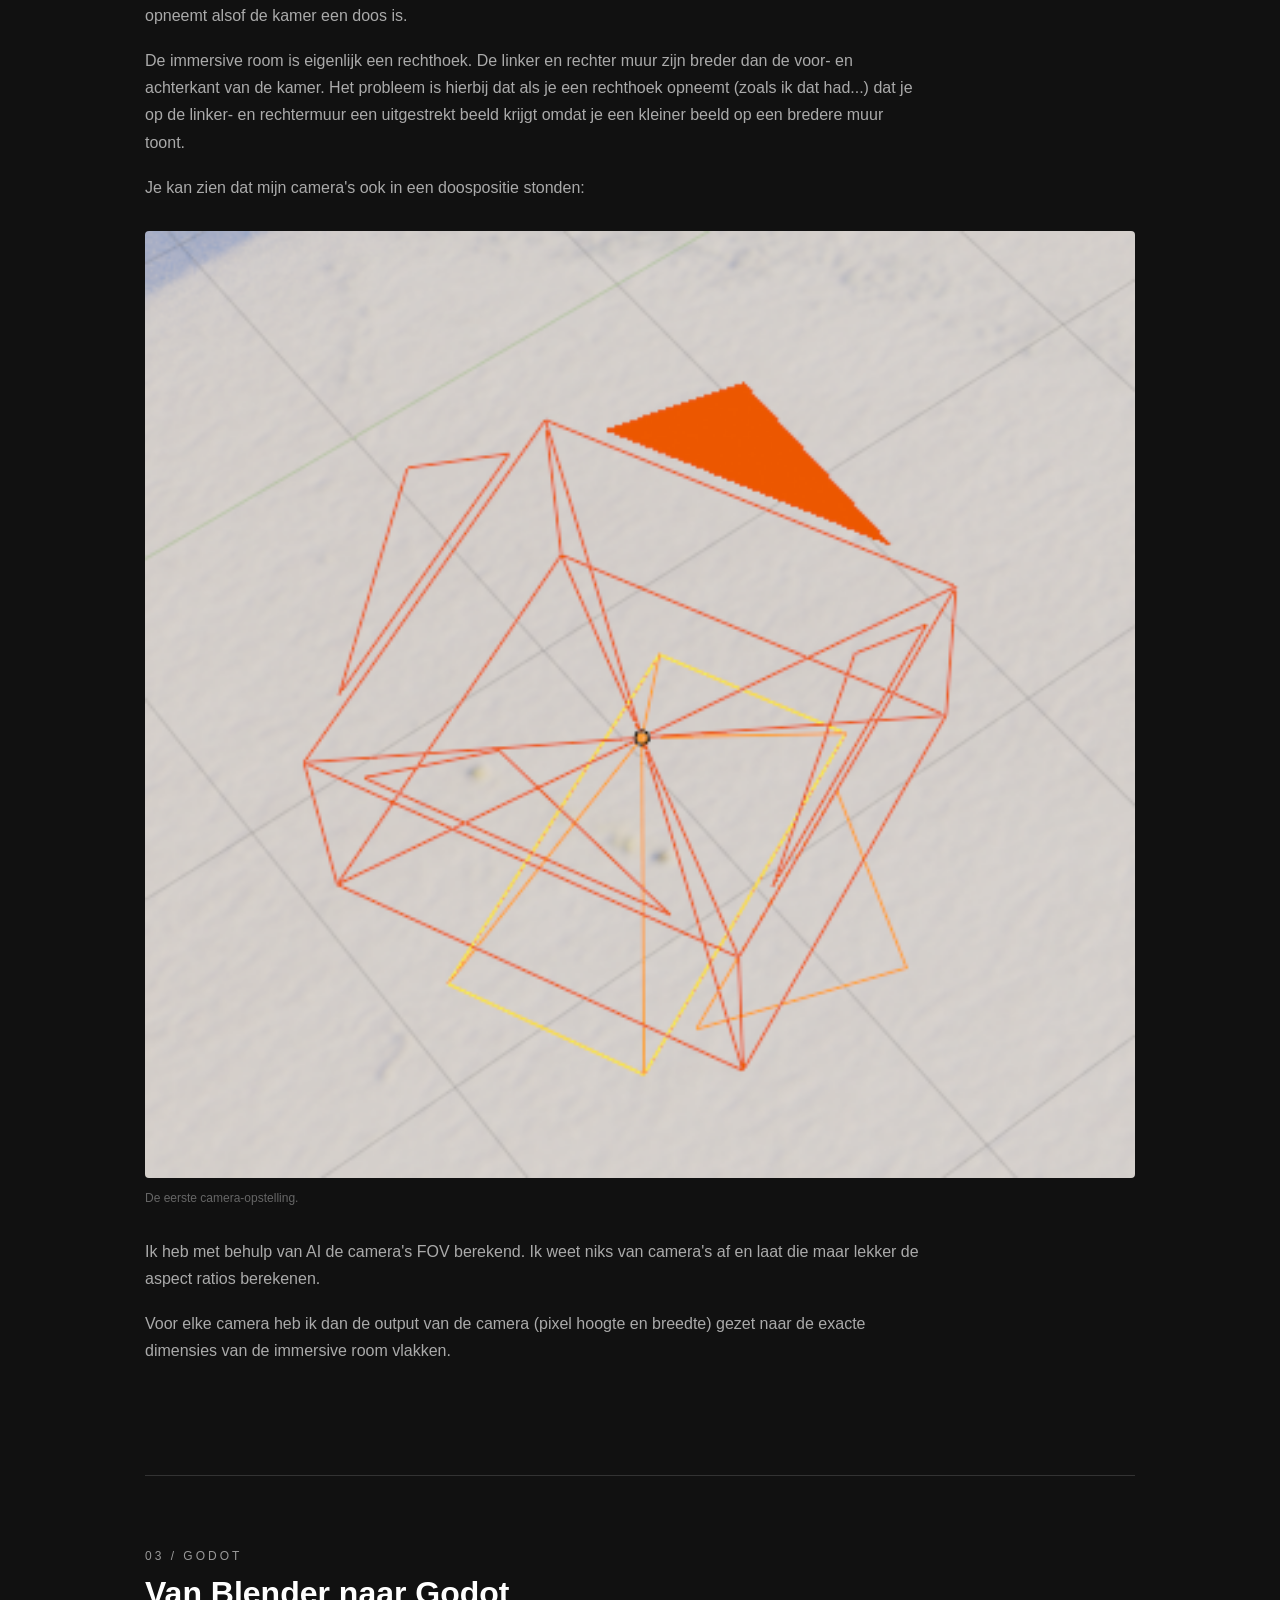
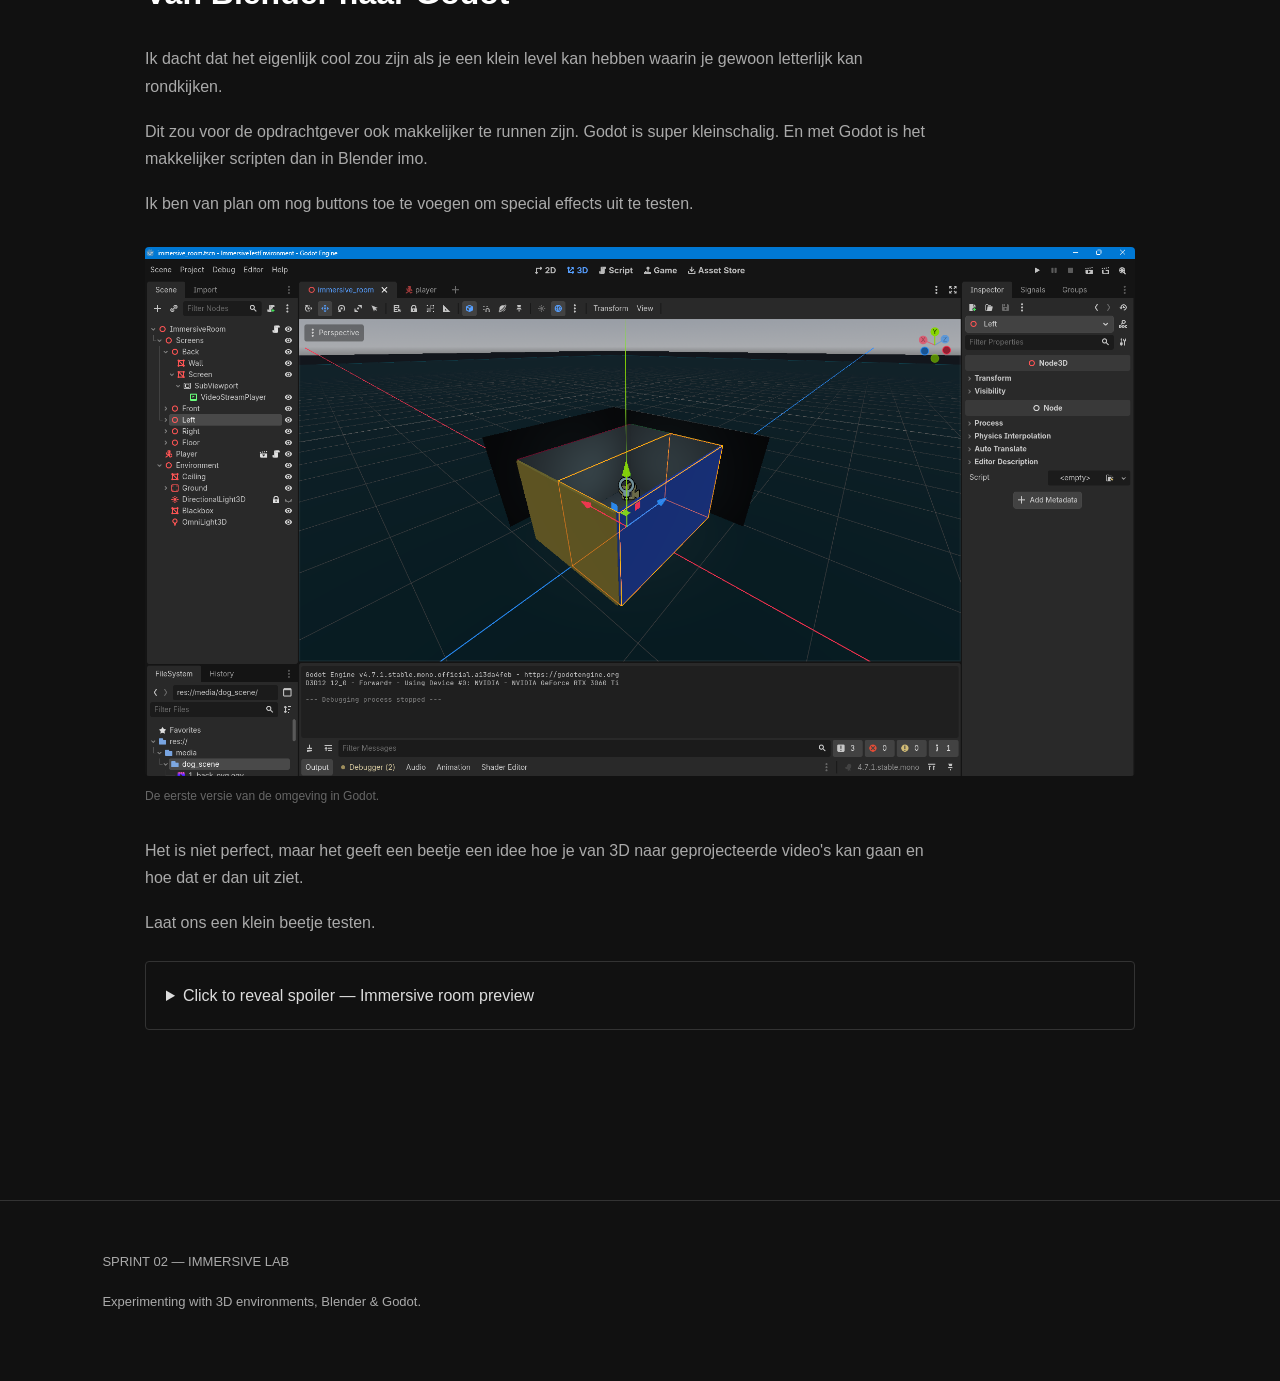
==== commit b30c9911: "images fixen" ====
--- a/sprint2.html
+++ b/sprint2.html
@@ -281,7 +281,7 @@
     </p>
 
     <figure class="image-medium">
-        <img src="../images/sprint2/touchdesigner.png"
+        <img src="images/sprint2/touchdesigner.png"
              alt="TouchDesigner experiment">
         <figcaption>TouchDesigner — visual experimentation</figcaption>
     </figure>
@@ -337,7 +337,7 @@
     </p>
 
     <figure>
-        <img src="../images/sprint2/IR_dimensions.jpg"
+        <img src="images/sprint2/IR_dimensions.jpg"
              alt="Dimensions of the immersive room">
         <figcaption>De afmetingen van de projectievlakken.</figcaption>
     </figure>
@@ -377,7 +377,7 @@
     </p>
 
     <figure>
-        <img src="../images/sprint2/IR_roombuild.png"
+        <img src="images/sprint2/IR_roombuild.png"
              alt="Immersive room built in Blender">
         <figcaption>De immersive room opgebouwd in Blender.</figcaption>
     </figure>
@@ -389,7 +389,7 @@
     </p>
 
     <figure class="image-medium">
-        <img src="../images/sprint2/touchdesigner.png"
+        <img src="images/sprint2/touchdesigner.png"
              alt="Environment with missing textures">
     </figure>
 
@@ -398,7 +398,7 @@
     </p>
 
     <figure class="image-medium">
-        <img src="../images/sprint2/enkele_kant.png"
+        <img src="images/sprint2/enkele_kant.png"
              alt="Environment that only looks good from one side">
         <figcaption>Een omgeving die vanuit één perspectief werkt.</figcaption>
     </figure>
@@ -408,7 +408,7 @@
     </p>
 
     <figure class="image-small">
-        <img src="../images/sprint2/chair.png"
+        <img src="images/sprint2/chair.png"
              alt="3D model of a chair">
     </figure>
 
@@ -434,7 +434,7 @@
     </p>
 
     <figure>
-        <img src="../images/sprint2/default_demo_environment.png"
+        <img src="images/sprint2/default_demo_environment.png"
              alt="Blender Dogwalk demo environment">
         <figcaption>Blender 4.5 LTS — Dogwalk demo environment.</figcaption>
     </figure>
@@ -463,7 +463,7 @@
     </p>
 
     <figure>
-        <img src="../images/sprint2/skybox_n_ground.png"
+        <img src="images/sprint2/skybox_n_ground.png"
              alt="Skybox and additional geometry">
         <figcaption>Skybox en extra vormen toegevoegd aan de omgeving.</figcaption>
     </figure>
@@ -477,7 +477,7 @@
     </p>
 
     <figure class="image-medium">
-        <img src="../images/sprint2/animation.gif"
+        <img src="images/sprint2/animation.gif"
              alt="First animation test">
         <figcaption>Eerste animatietest.</figcaption>
     </figure>
@@ -504,7 +504,7 @@
     </p>
 
     <figure>
-        <img src="../images/sprint2/camera box.png"
+        <img src="images/sprint2/camera box.png"
              alt="Camera positions inside the virtual room">
         <figcaption>De eerste camera-opstelling.</figcaption>
     </figure>
@@ -545,7 +545,7 @@
     </p>
 
     <figure>
-        <img src="../images/sprint2/godot_scene.png"
+        <img src="images/sprint2/godot_scene.png"
              alt="Godot virtual environment">
         <figcaption>De eerste versie van de omgeving in Godot.</figcaption>
     </figure>
@@ -563,7 +563,7 @@
     <details>
         <summary>Click to reveal spoiler — Immersive room preview</summary>
 
-        <img src="../images/sprint2/godot_immersive room.png"
+        <img src="images/sprint2/godot_immersive room.png"
              alt="Godot immersive room preview">
         <figcaption>Een preview van hoe de omgeving eruitziet
         in de immersive room.</figcaption>
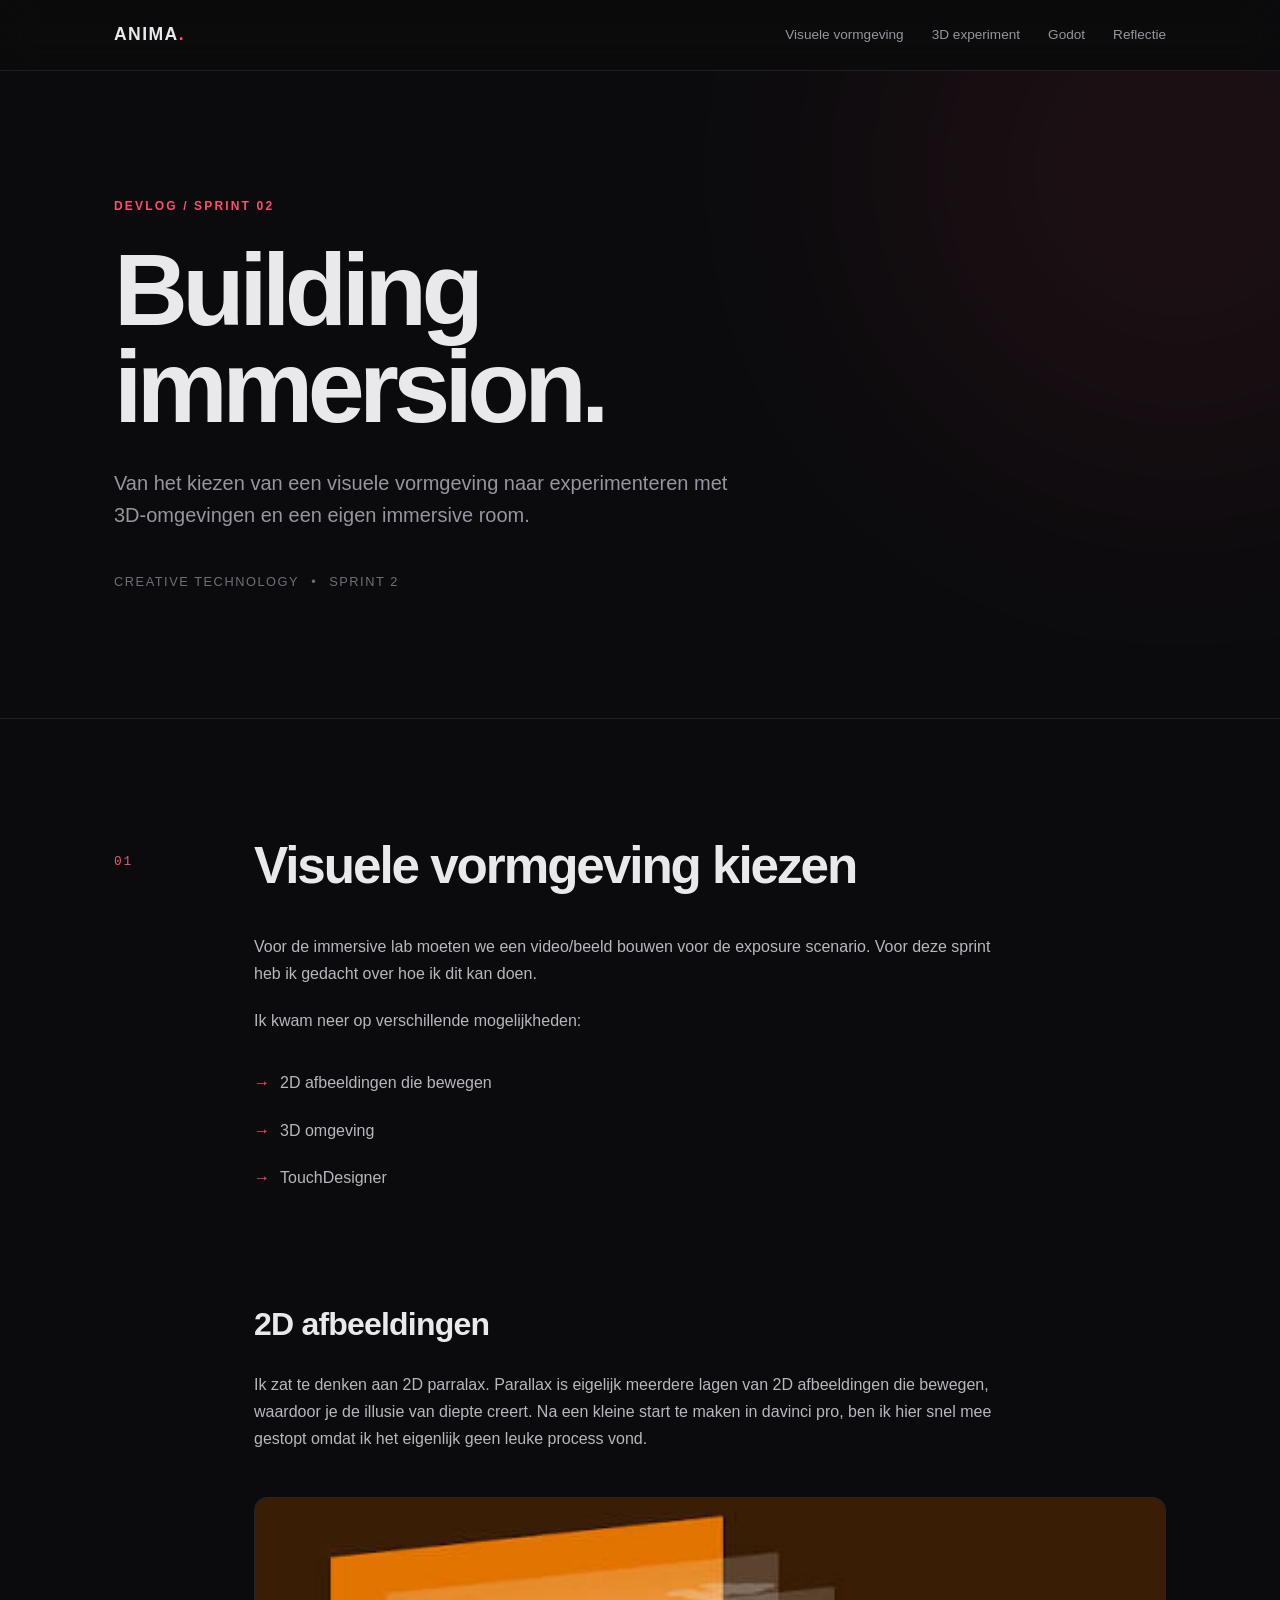
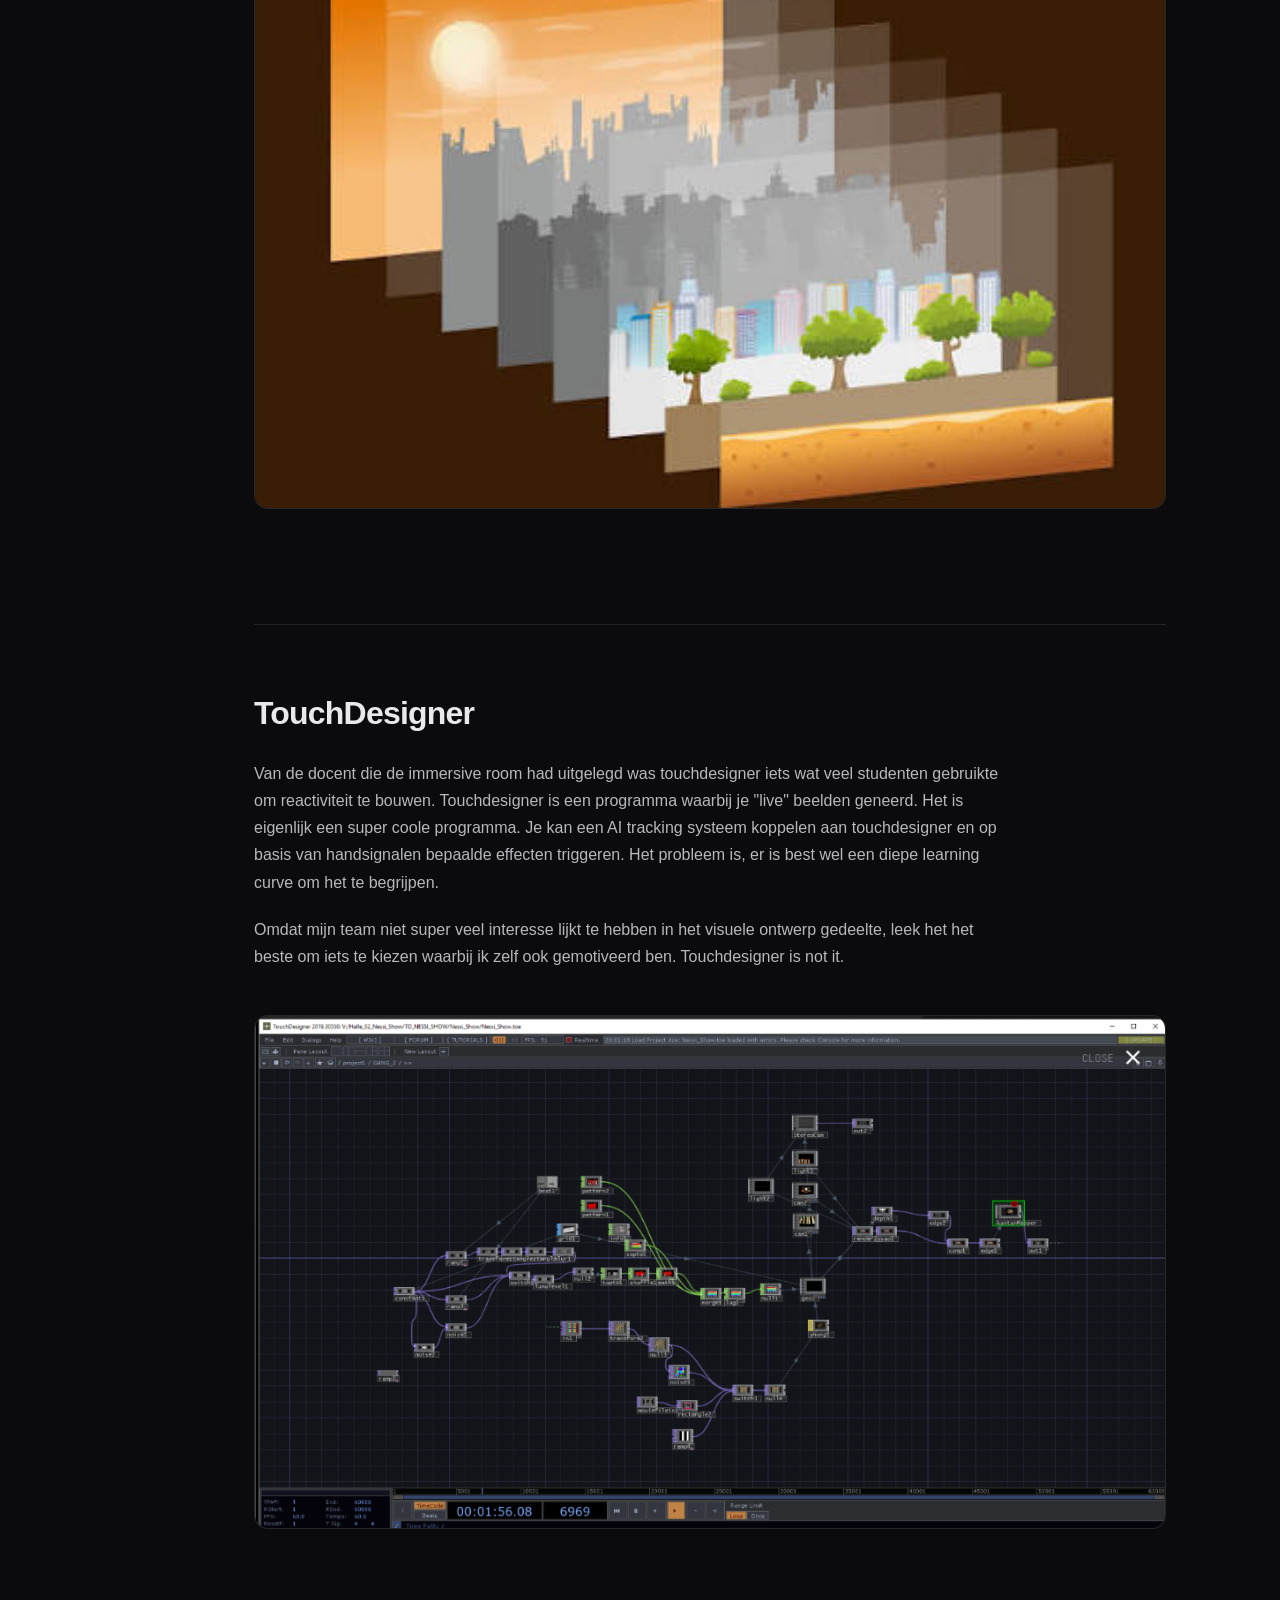
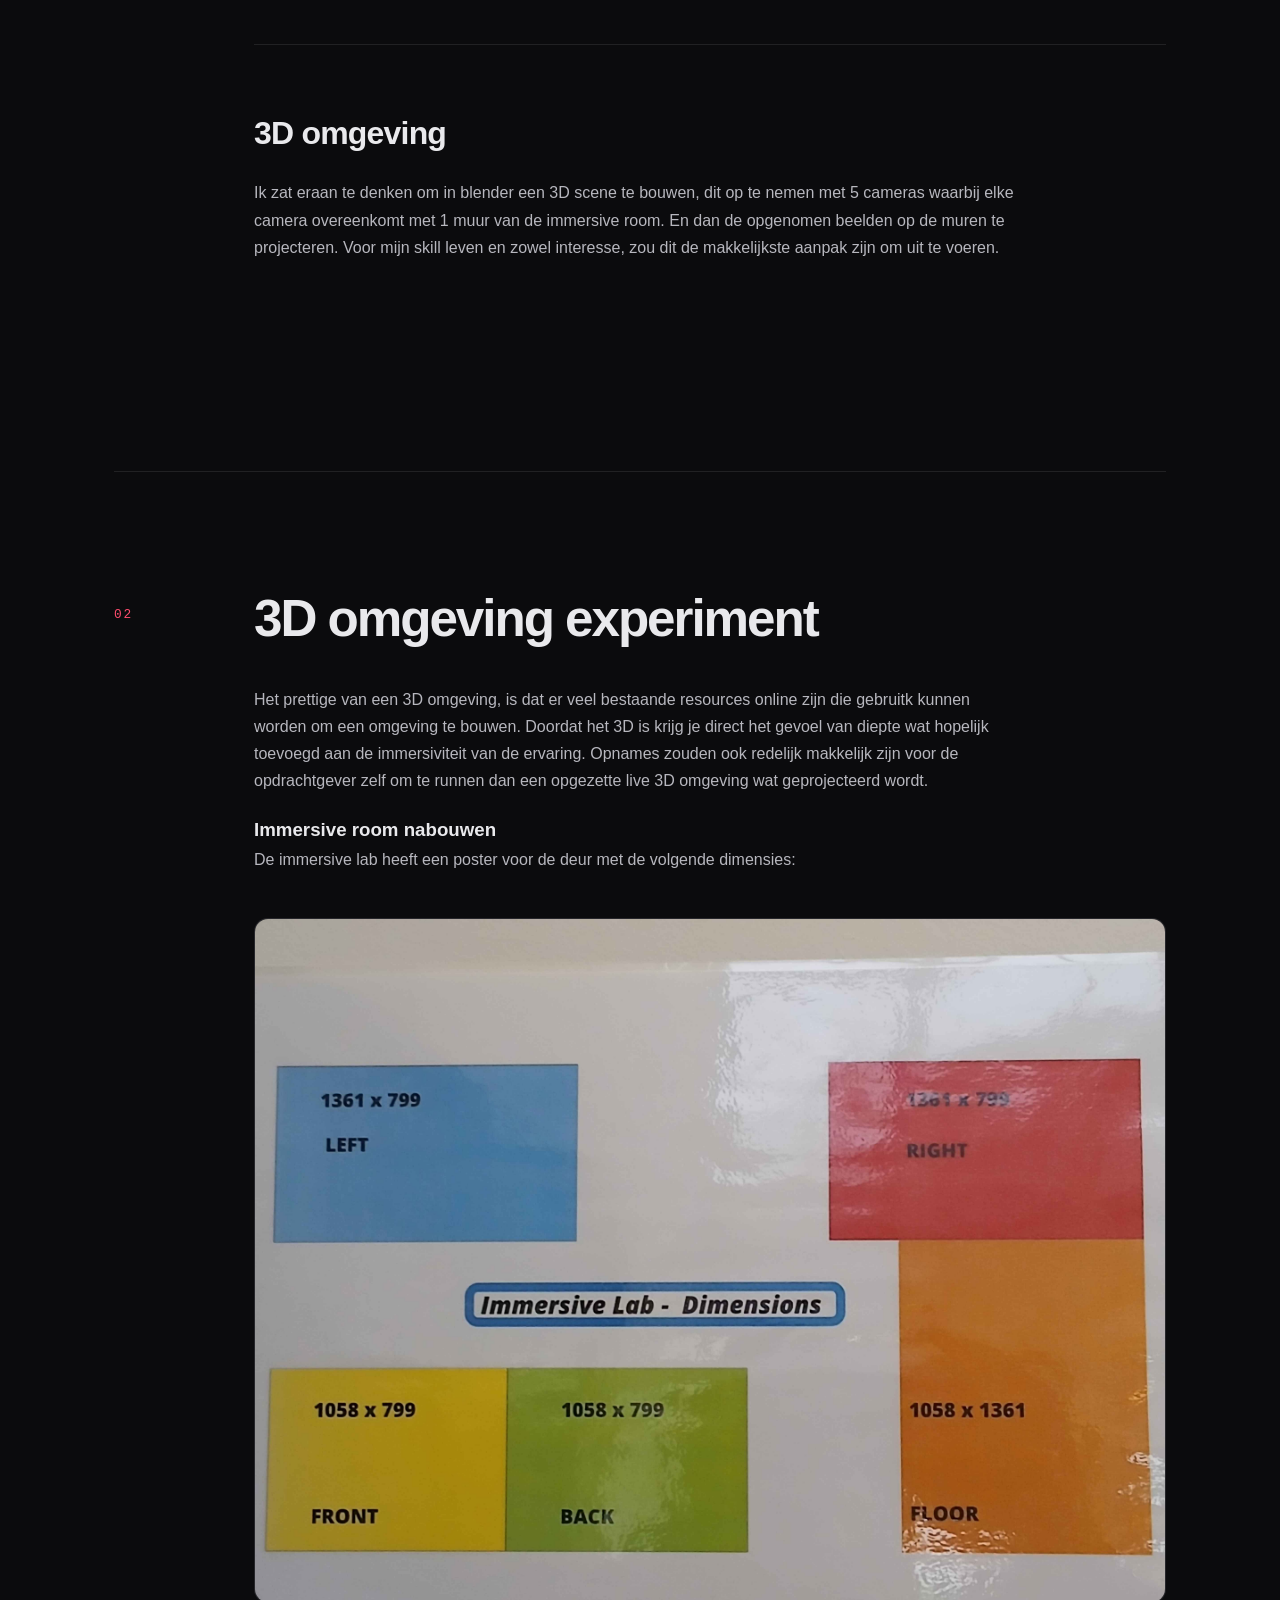
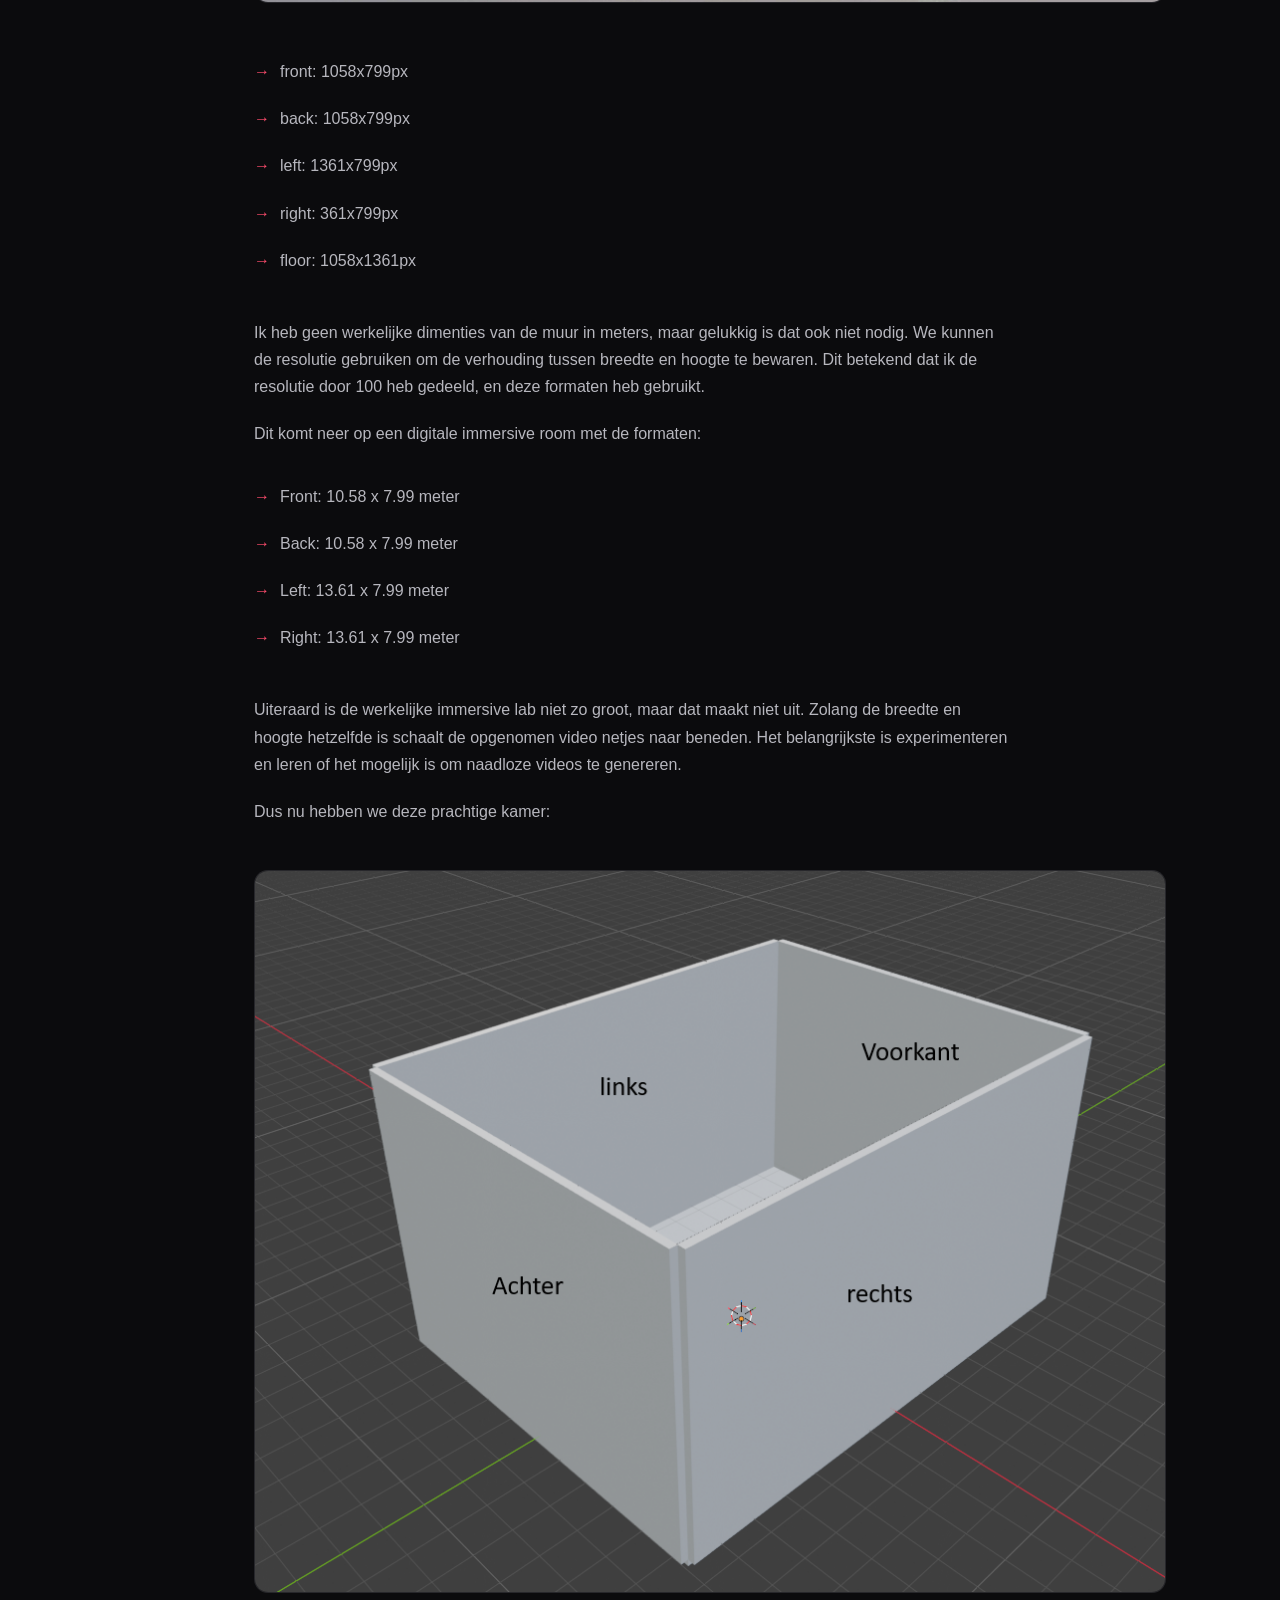
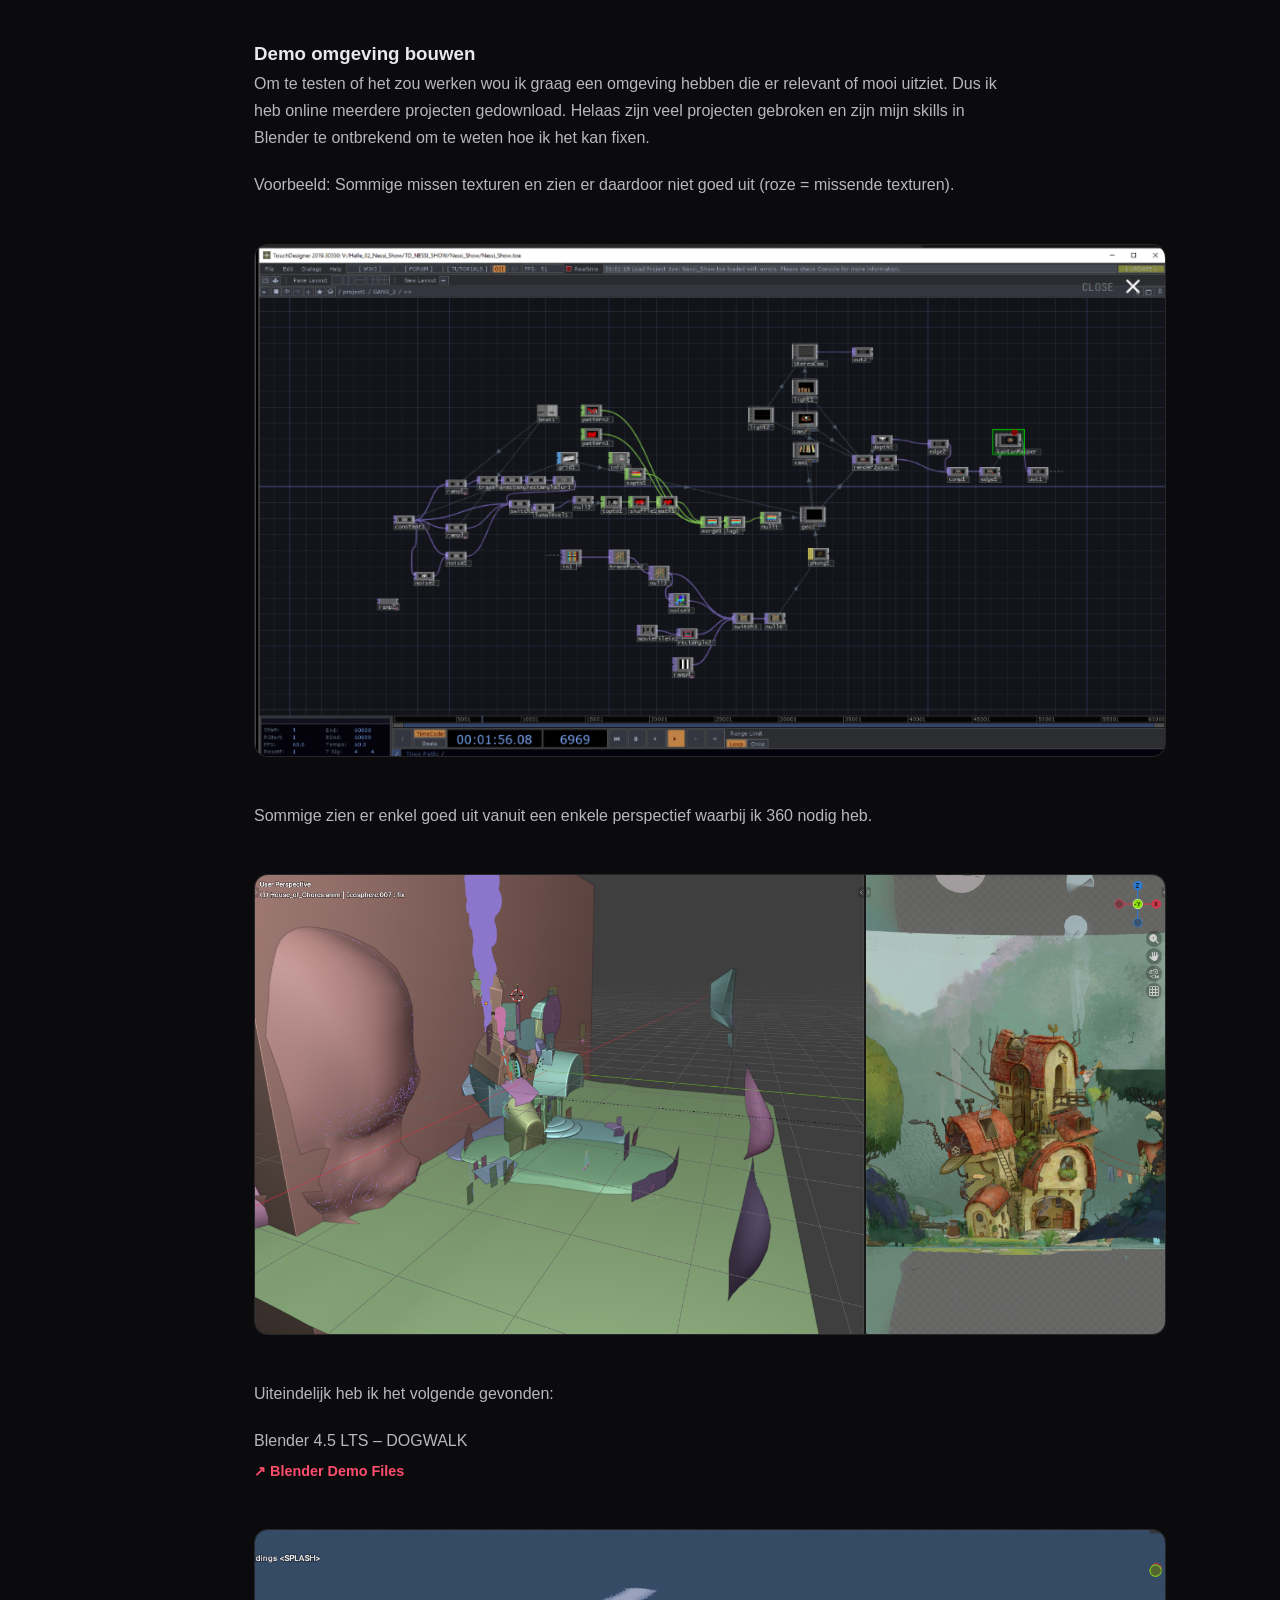
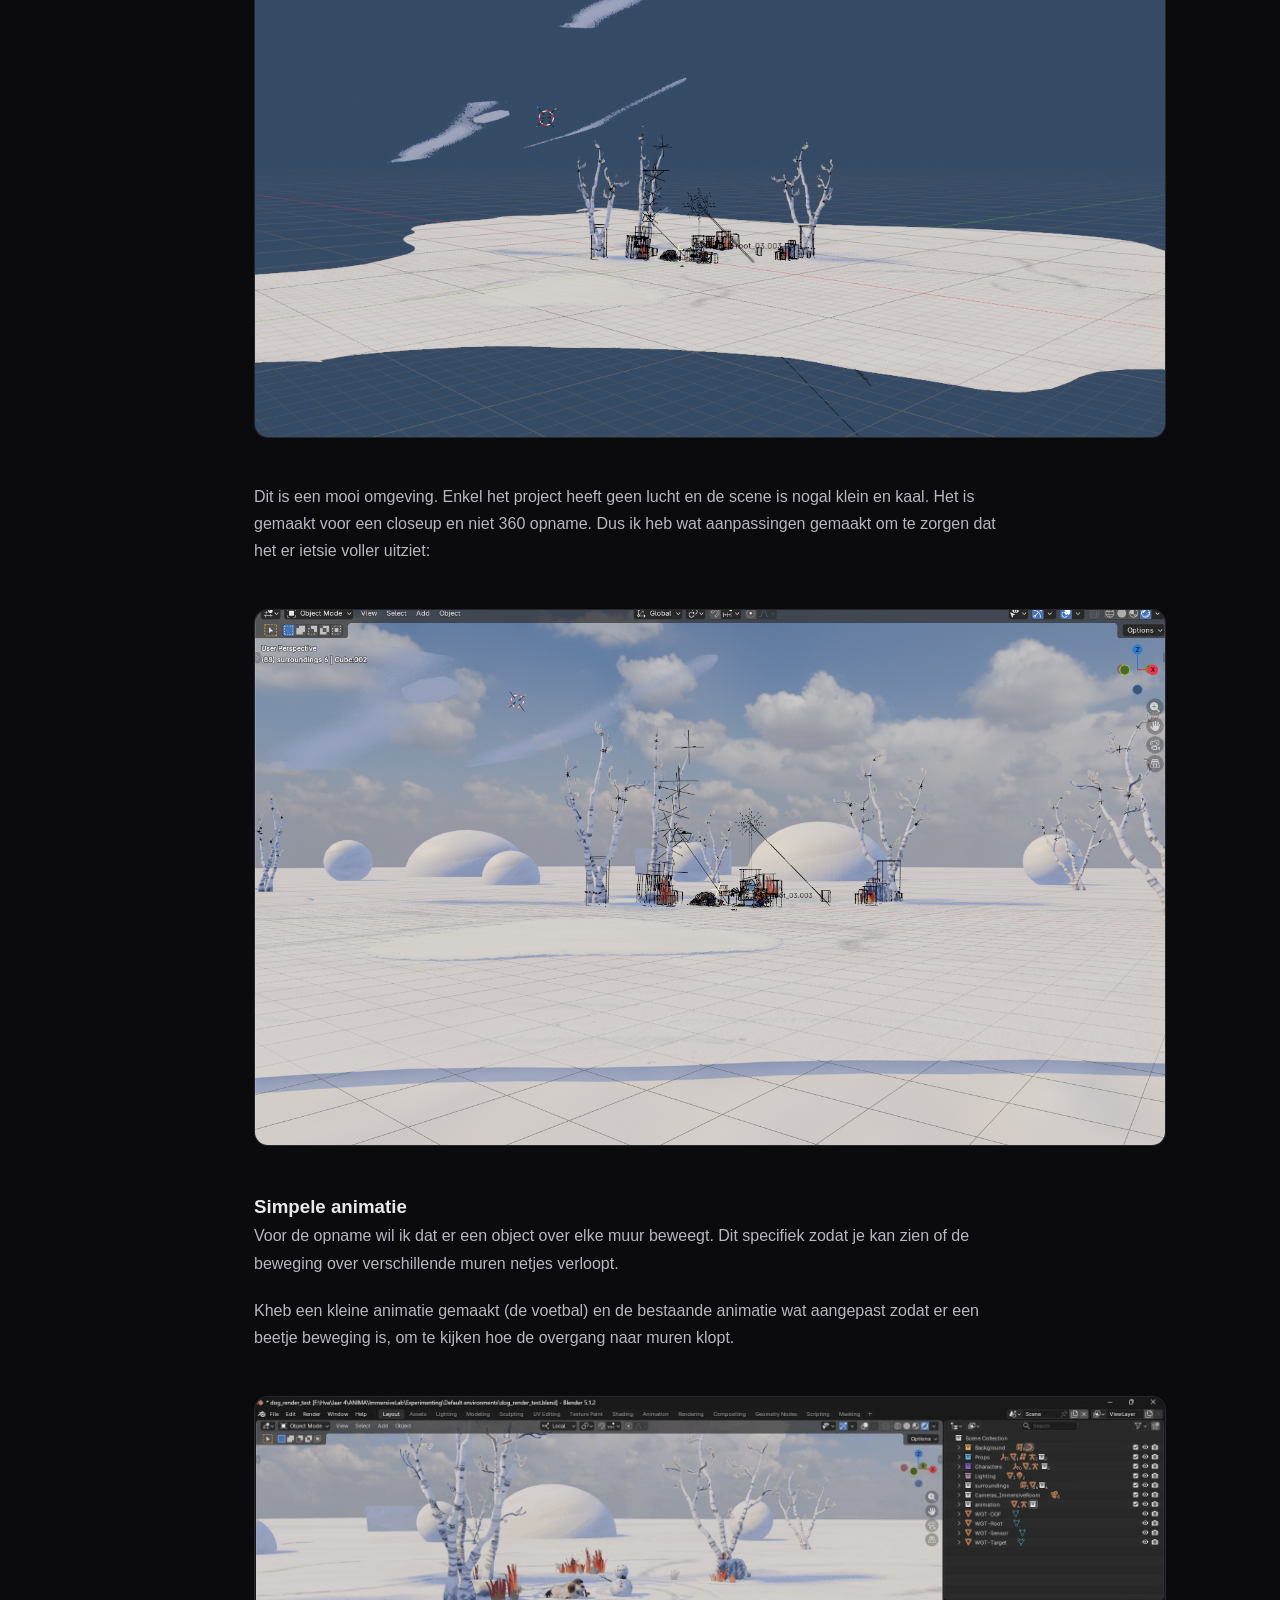
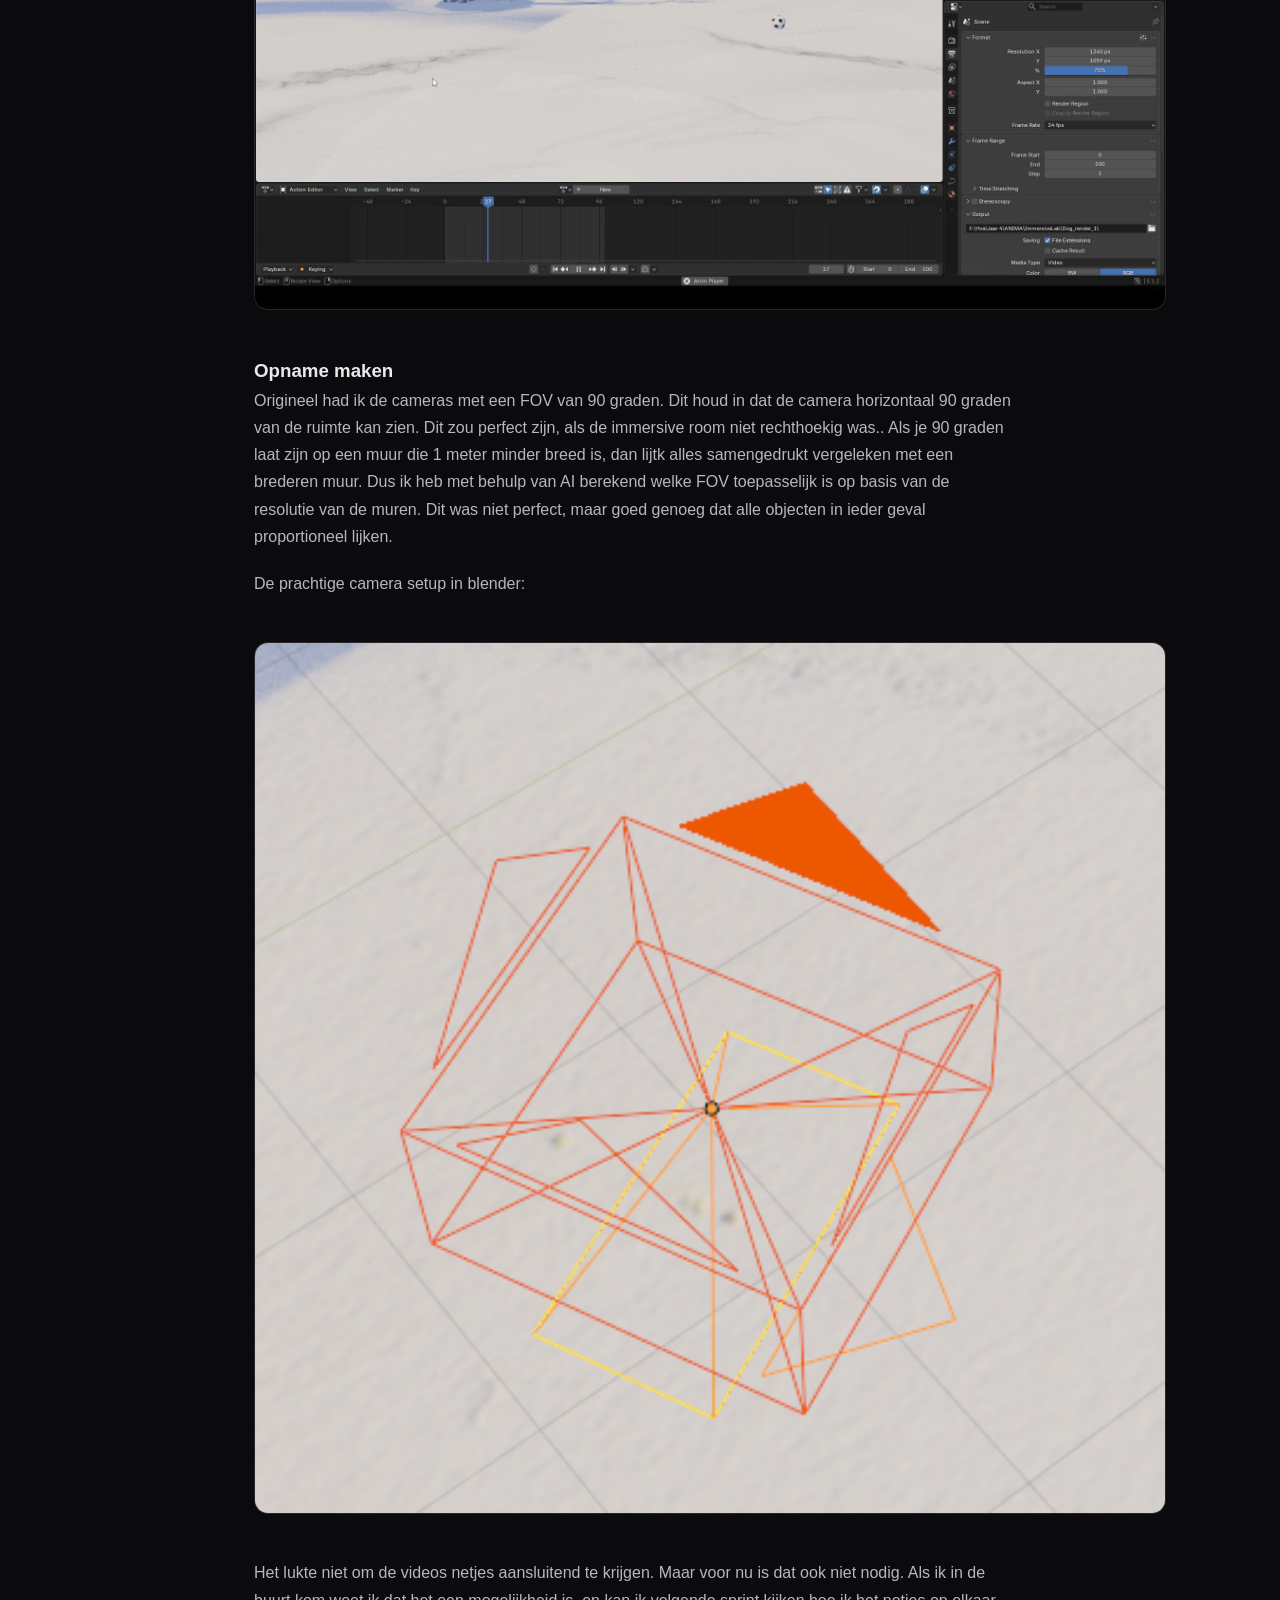
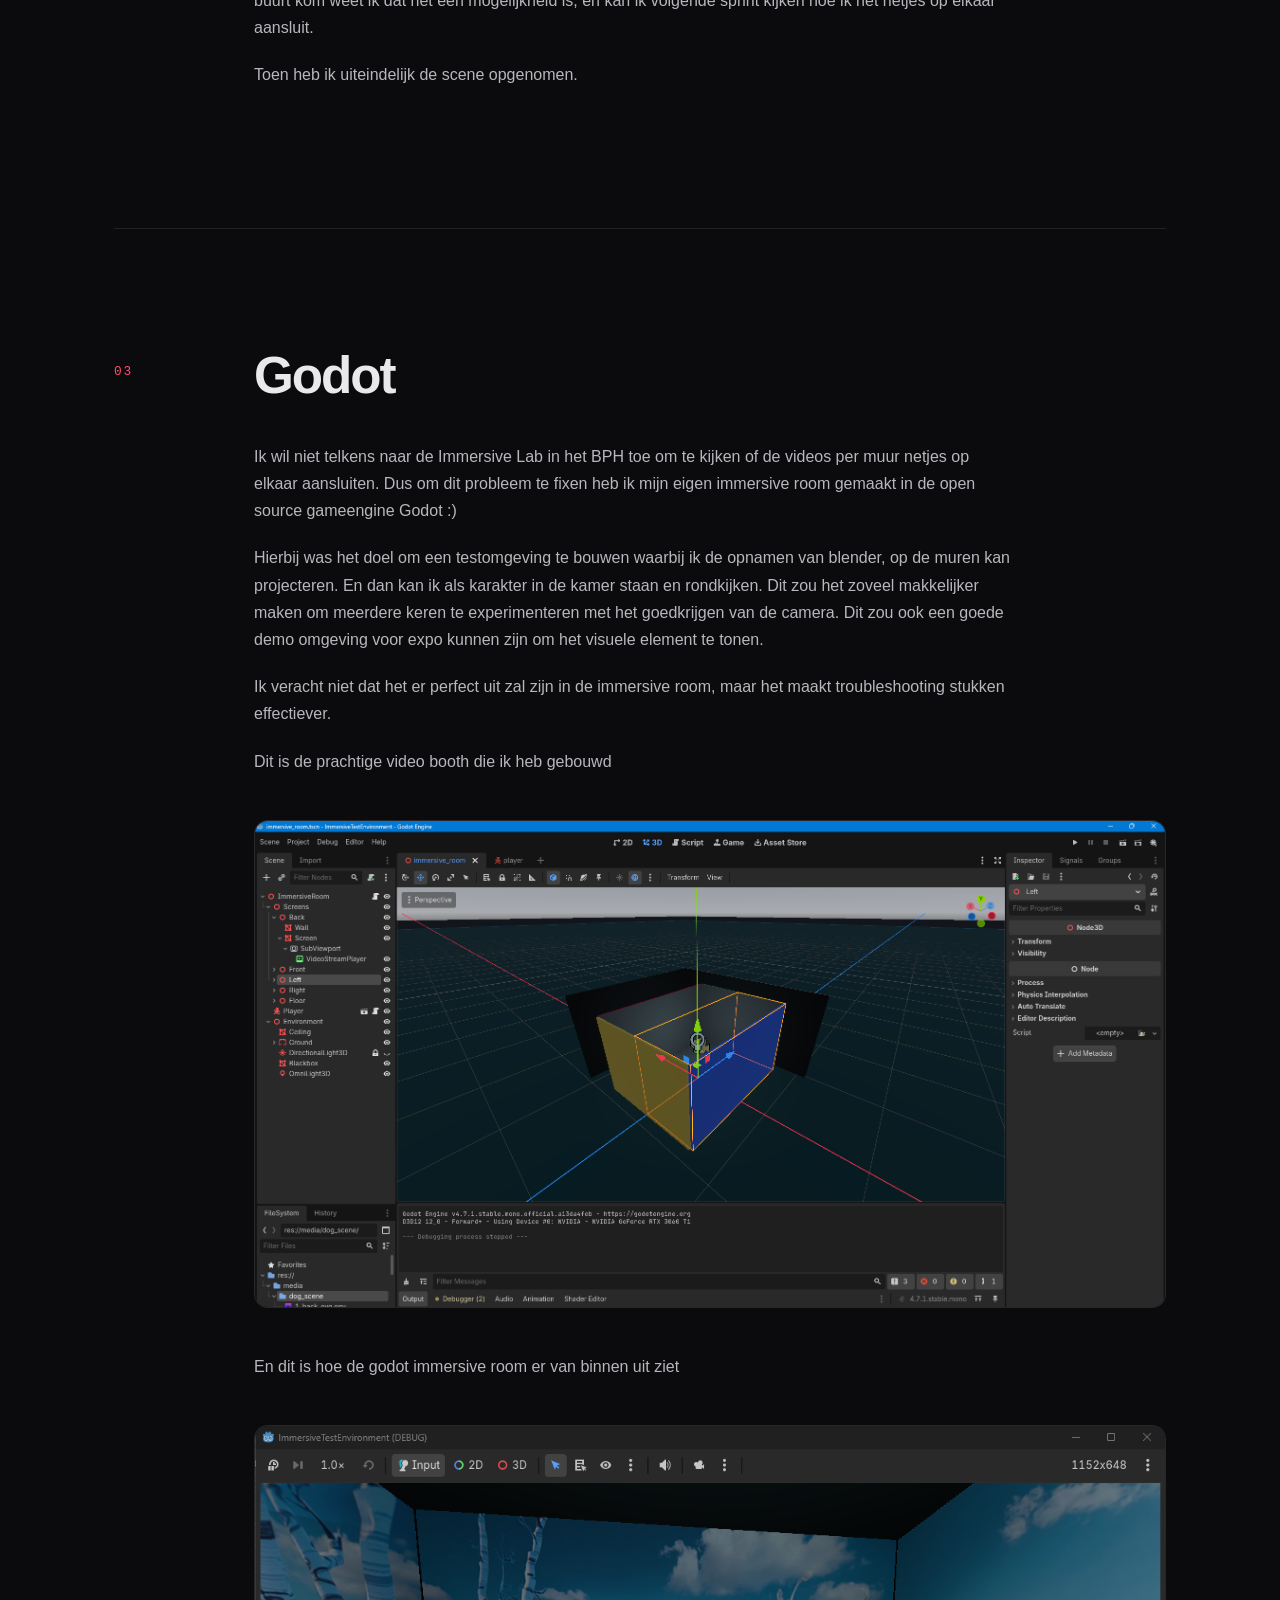
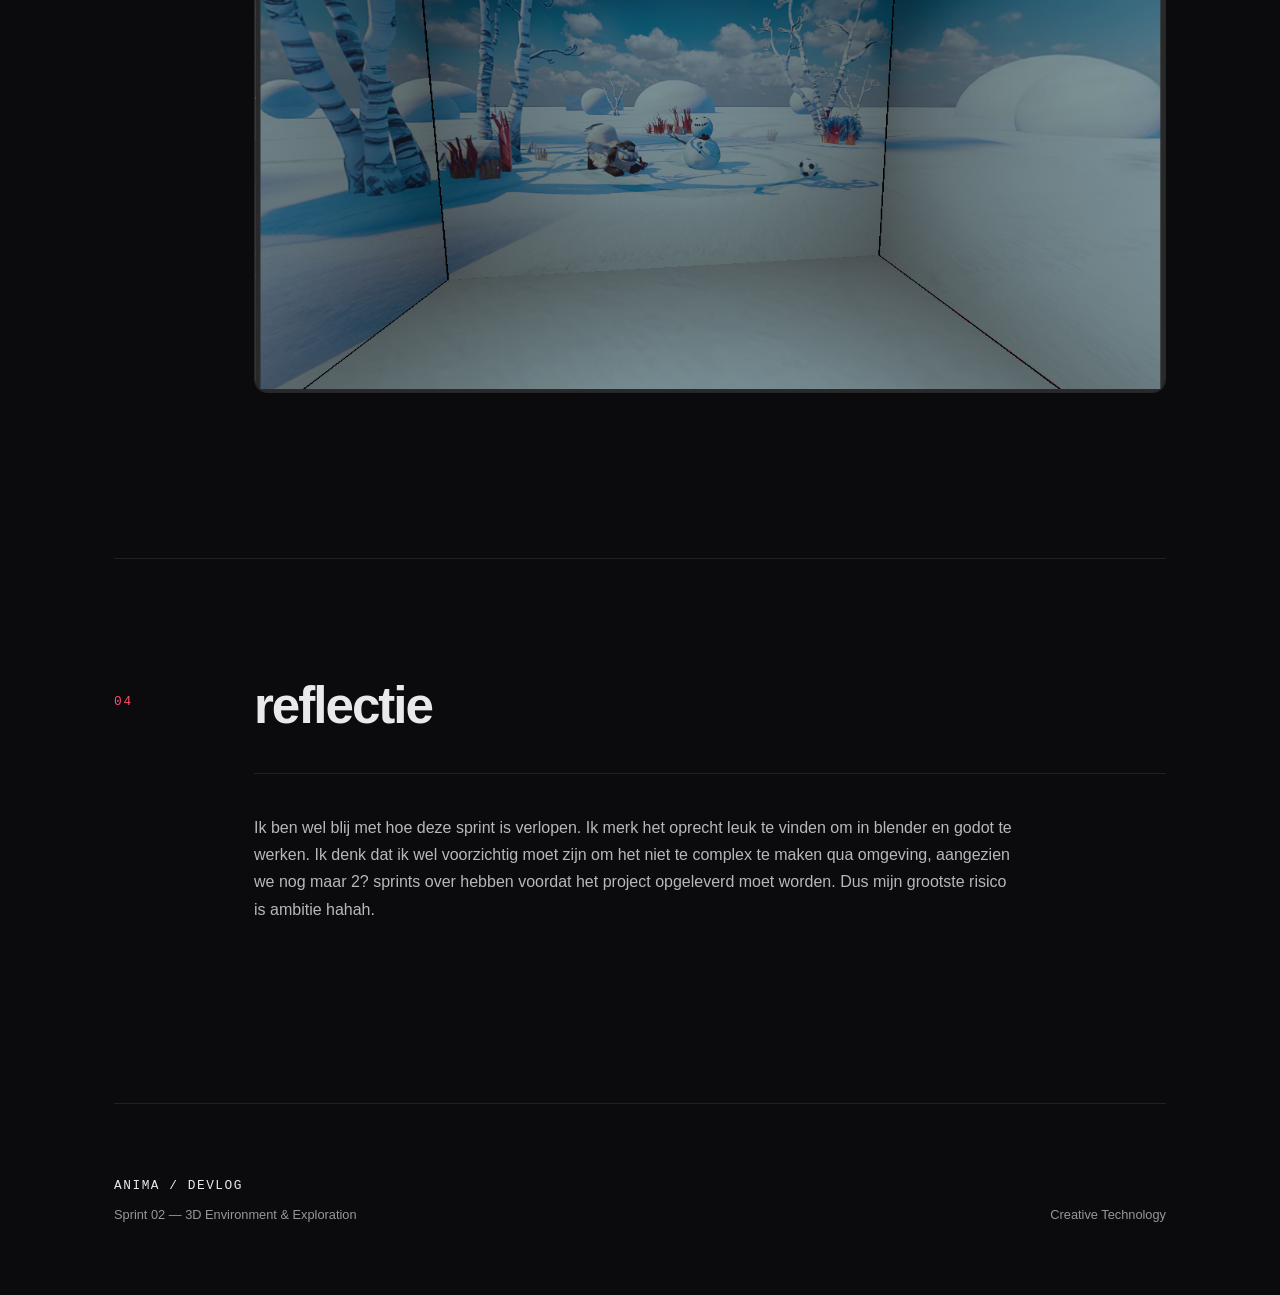
==== commit 36f03761: "update devlog" ====
--- a/sprint2.html
+++ b/sprint2.html
@@ -1,582 +1,402 @@
-
 <!DOCTYPE html>
 <html lang="nl">
 <head>
-<meta charset="UTF-8">
-<meta name="viewport" content="width=device-width, initial-scale=1.0">
-<title>Sprint 2 — Immersive Exposure Scenario</title>
-
-<style>
-* {
-    box-sizing: border-box;
-    margin: 0;
-    padding: 0;
-}
-
-html {
-    scroll-behavior: smooth;
-}
-
-body {
-    background: #111;
-    color: #e8e8e8;
-    font-family: Arial, sans-serif;
-    line-height: 1.7;
-}
-
-nav {
-    position: sticky;
-    top: 0;
-    background: rgba(17,17,17,0.95);
-    border-bottom: 1px solid #333;
-    padding: 18px 8%;
-    display: flex;
-    justify-content: space-between;
-    align-items: center;
-    z-index: 10;
-}
-
-nav a {
-    color: #aaa;
-    text-decoration: none;
-    margin-left: 25px;
-    font-size: 13px;
-}
-
-nav a:hover {
-    color: white;
-}
-
-.logo {
-    color: white;
-    font-weight: bold;
-    letter-spacing: 2px;
-}
-
-header {
-    padding: 120px 8% 100px;
-    border-bottom: 1px solid #333;
-}
-
-.tag {
-    color: #999;
-    text-transform: uppercase;
-    font-size: 12px;
-    letter-spacing: 3px;
-}
-
-header h1 {
-    font-size: clamp(42px, 7vw, 85px);
-    line-height: 1.05;
-    max-width: 900px;
-    margin: 25px 0;
-}
-
-header p {
-    color: #aaa;
-    max-width: 600px;
-    font-size: 18px;
-}
-
-main {
-    max-width: 1050px;
-    margin: auto;
-    padding: 60px 30px;
-}
-
-section {
-    margin-bottom: 110px;
-    scroll-margin-top: 90px;
-}
-
-h2 {
-    font-size: 32px;
-    margin-bottom: 25px;
-    color: white;
-}
-
-h3 {
-    font-size: 21px;
-    margin: 35px 0 15px;
-    color: #ddd;
-}
-
-p {
-    color: #aaa;
-    margin-bottom: 18px;
-    max-width: 780px;
-}
-
-ul {
-    color: #aaa;
-    margin: 15px 0 25px 25px;
-}
-
-li {
-    padding: 4px 0;
-}
-
-img {
-    width: 100%;
-    height: auto;
-    display: block;
-    border-radius: 4px;
-}
-
-figure {
-    margin: 30px 0;
-}
-
-figcaption {
-    color: #666;
-    font-size: 12px;
-    margin-top: 10px;
-}
-
-.image-small {
-    max-width: 650px;
-}
-
-.image-medium {
-    max-width: 800px;
-}
-
-.divider {
-    border-top: 1px solid #333;
-    margin: 70px 0;
-}
-
-a {
-    color: #ddd;
-}
-
-a:hover {
-    color: white;
-}
-
-details {
-    margin-top: 25px;
-    border: 1px solid #333;
-    padding: 20px;
-    border-radius: 4px;
-}
-
-summary {
-    cursor: pointer;
-    color: #ddd;
-}
-
-details img {
-    margin-top: 25px;
-}
-
-footer {
-    padding: 50px 8%;
-    border-top: 1px solid #333;
-    color: #666;
-    font-size: 13px;
-}
-
-@media(max-width: 600px) {
-    nav {
-        padding: 15px 5%;
-    }
-
-    nav a {
-        margin-left: 10px;
-        font-size: 11px;
-    }
-
-    header {
-        padding: 90px 6%;
-    }
-
-    main {
-        padding: 45px 6%;
-    }
-
-    h2 {
-        font-size: 27px;
-    }
-}
-</style>
+    <meta charset="UTF-8">
+    <meta name="viewport" content="width=device-width, initial-scale=1.0">
+
+    <title>DevLog — Sprint 2 | ANIMA</title>
+
+    <link rel="stylesheet" href="style.css">
 </head>
 
 <body>
 
-<nav>
-    <div class="logo">PORTFOLIO / 02</div>
-    <div>
-        <a href="#research">Research</a>
-        <a href="#blender">Blender</a>
-        <a href="#godot">Godot</a>
-    </div>
-</nav>
-
-<header>
-    <div class="tag">Sprint 02 / Immersive Lab</div>
-    <h1>Building an<br>Immersive Exposure Scenario</h1>
-    <p>
-        Hoe kunnen we een virtuele omgeving bouwen voor de
-        immersive lab? Een experiment met Blender, 3D environments
-        en Godot.
-    </p>
-</header>
-
-<main>
-
-<section id="research">
-    <div class="tag">01 / Research</div>
-    <h2>Hoe kunnen we dit doen?</h2>
-
-    <p>
-        Het idee is eigenlijk: hoe kunnen we een exposure scenario
-        bouwen voor de immersive lab?
-    </p>
-
-    <p>
-        Ik heb nagedacht over de mogelijkheden, en om een virtuele
-        omgeving te maken zijn er 3 mogelijkheden:
-    </p>
-
-    <ul>
-        <li>2D afbeeldingen die bewegen</li>
-        <li>3D omgeving</li>
-        <li>TouchDesigner</li>
-    </ul>
-
-    <h3>Verschillende visuele vormgeving</h3>
-
-    <h3>2D afbeeldingen</h3>
-
-    <p>
-        Ik had geprobeerd om met DaVinci Resolve wat 2D animaties
-        te maken. Het leek me cool om een soort parallax-effect
-        te maken zoals in games, maar hier was ik niet goed in,
-        en vond ik het niet leuk. Dus toen was ik gestopt.
-    </p>
-
-    <h3>TouchDesigner</h3>
-
-    <p>
-        Van de docent die de immersive room had uitgelegd was
-        TouchDesigner iets wat veel studenten gebruikten om
-        reactiviteit te bouwen. TouchDesigner is een programma
-        waarbij je live beelden genereert. Het is eigenlijk een
-        super cool programma.
-    </p>
-
-    <p>
-        Je kan een AI-tracking systeem koppelen aan TouchDesigner
-        en op basis van handsignalen bepaalde effecten triggeren.
-        Het probleem is, er is best wel een diepe learning curve
-        om het te begrijpen.
-    </p>
-
-    <p>
-        Omdat mijn team niet super veel interesse lijkt te hebben
-        in het visuele ontwerp gedeelte, leek het het beste om iets
-        te kiezen waarbij ik zelf ook gemotiveerd ben.
-        TouchDesigner is not it.
-    </p>
-
-    <figure class="image-medium">
-        <img src="images/sprint2/touchdesigner.png"
-             alt="TouchDesigner experiment">
-        <figcaption>TouchDesigner — visual experimentation</figcaption>
-    </figure>
-
-    <h3>3D omgeving</h3>
-
-    <p>
-        Ik heb dit onderzocht en gekeken wat de leukste maar ook
-        meest simpele optie is.
-    </p>
-
-    <p>
-        Omdat ik toch gamedev wil leren kan ik Blender downloaden.
-        Ik hoef niet te tekenen en kan kant-en-klare modellen gebruiken.
-    </p>
-</section>
-
-<div class="divider"></div>
-
-<section id="blender">
-    <div class="tag">02 / Blender</div>
-    <h2>3D scene maken</h2>
-
-    <p>
-        Mijn eerste idee was enkel om Blender te gebruiken om video's
-        af te spelen van de immersive environment, om te zien hoe dat
-        er virtueel uit ziet zonder dat we die kamer in hoeven te huren.
-    </p>
-
-    <p>
-        Want we kunnen gewoon video's opnemen en de video's projecteren
-        op Blender. Het coole hiervan is, we kunnen simpele 3D-scenario's
-        bouwen met kant-en-klare 3D-modellen, deze direct opnemen in
-        het programma, en zo een omgeving creëren.
-    </p>
-
-    <p>
-        Doordat het 3D is krijgt het systeem automatisch een gevoel
-        van diepte. En omdat het video's zijn zou het makkelijker zijn
-        voor de opdrachtgever om te runnen.
-    </p>
-
-    <p>
-        Daarnaast, omdat je kan scripten in Blender, kan je een soort
-        van demo-omgeving creëren.
-    </p>
-
-    <h3>Immersive room nabouwen</h3>
-
-    <p>
-        De immersive lab heeft een poster voor de deur met de volgende
-        dimensies:
-    </p>
-
-    <figure>
-        <img src="images/sprint2/IR_dimensions.jpg"
-             alt="Dimensions of the immersive room">
-        <figcaption>De afmetingen van de projectievlakken.</figcaption>
-    </figure>
-
-    <ul>
-        <li>Front: 1058 × 799px</li>
-        <li>Back: 1058 × 799px</li>
-        <li>Left: 1361 × 799px</li>
-        <li>Right: 1361 × 799px</li>
-        <li>Floor: 1058 × 1361px</li>
-    </ul>
-
-    <p>
-        Ik had geen werkelijke dimensies van de muur in meters,
-        maar gelukkig is dat niet nodig. Het belangrijkste deel
-        is de aspect ratio.
-    </p>
-
-    <p>
-        Dus in Blender heb ik de immersive room nagebouwd op basis
-        van de aspect ratio van de pixel formaten. Ik heb gewoon
-        de pixel formaten gedeeld door 100 en dat is de oppervlakte.
-        Dan kwam ik neer op:
-    </p>
-
-    <ul>
-        <li>Front: 10.58 × 7.99 meter</li>
-        <li>Back: 10.58 × 7.99 meter</li>
-        <li>Left: 13.61 × 7.99 meter</li>
-        <li>Right: 13.61 × 7.99 meter</li>
-    </ul>
-
-    <p>
-        Dat komt niet overeen met de werkelijkheid, maar dat is ook
-        niet nodig. Het is enkel een testomgeving. Dus nu hebben we
-        dit in Blender:
-    </p>
-
-    <figure>
-        <img src="images/sprint2/IR_roombuild.png"
-             alt="Immersive room built in Blender">
-        <figcaption>De immersive room opgebouwd in Blender.</figcaption>
-    </figure>
-
-    <h3>Omgeving vinden of bouwen?</h3>
-
-    <p>
-        Sommige missen textures en zien er daardoor niet goed uit.
-    </p>
-
-    <figure class="image-medium">
-        <img src="images/sprint2/touchdesigner.png"
-             alt="Environment with missing textures">
-    </figure>
-
-    <p>
-        Of sommige zien er enkel goed uit vanuit één perspectief.
-    </p>
-
-    <figure class="image-medium">
-        <img src="images/sprint2/enkele_kant.png"
-             alt="Environment that only looks good from one side">
-        <figcaption>Een omgeving die vanuit één perspectief werkt.</figcaption>
-    </figure>
-
-    <p>
-        Zelf modellen zoeken om een ruimte te maken.
-    </p>
-
-    <figure class="image-small">
-        <img src="images/sprint2/chair.png"
-             alt="3D model of a chair">
-    </figure>
-
-    <h3>Testomgeving creëren voor een video / afbeelding</h3>
-
-    <p>
-        Van onze opdrachtgever hebben we een video gekregen, maar
-        die zijn 3GB en elke keer faalt de Teams-download...
-    </p>
-
-    <p>
-        Op de website van Blender hebben ze prachtige demo-omgevingen
-        gebouwd. Dus ik heb gewoon één van deze omgevingen gedownload
-        zodat ik kan testen.
-    </p>
-
-    <p>
-        Blender 4.5 LTS – DOGWALK
-        <br>
-        <a href="https://www.blender.org/download/demo-files/" target="_blank">
-            blender.org/download/demo-files
-        </a>
-    </p>
-
-    <figure>
-        <img src="images/sprint2/default_demo_environment.png"
-             alt="Blender Dogwalk demo environment">
-        <figcaption>Blender 4.5 LTS — Dogwalk demo environment.</figcaption>
-    </figure>
-
-    <p>
-        De omgeving is cool, maar er is geen lucht aanwezig.
-        Het is een eentonige kleur.
-    </p>
-
-    <p>
-        Dus ik heb gezocht naar een skybox. Want ik wil in de video
-        dat het wel voelt alsof je in een ruimte staat met wolken etc.
-    </p>
-
-    <p>
-        Ik heb de volgende skybox gebruikt hiervoor:
-        <a href="https://polyhaven.com/hdris/pure-skies" target="_blank">
-            Poly Haven — Pure Skies
-        </a>
-    </p>
-
-    <p>
-        Ik heb ook wat extra primitieve vormen toegevoegd zodat
-        de omgeving niet enkel plat land is. Niet super indrukwekkend,
-        maar het helpt om de ruimte wat op te vullen.
-    </p>
-
-    <figure>
-        <img src="images/sprint2/skybox_n_ground.png"
-             alt="Skybox and additional geometry">
-        <figcaption>Skybox en extra vormen toegevoegd aan de omgeving.</figcaption>
-    </figure>
-
-    <h3>Crappy animatie</h3>
-
-    <p>
-        Kheb een kleine animatie gemaakt en de bestaande animatie
-        wat aangepast zodat er een beetje beweging is, om te kijken
-        hoe de overgang naar muren klopt.
-    </p>
-
-    <figure class="image-medium">
-        <img src="images/sprint2/animation.gif"
-             alt="First animation test">
-        <figcaption>Eerste animatietest.</figcaption>
-    </figure>
-
-    <h3>Hoe iets opnemen dan..?</h3>
-
-    <p>
-        Origineel had ik de camera's met een FOV van 90 graden.
-        Alleen het probleem hierbij is dat het een video opneemt
-        alsof de kamer een doos is.
-    </p>
-
-    <p>
-        De immersive room is eigenlijk een rechthoek. De linker en
-        rechter muur zijn breder dan de voor- en achterkant van de
-        kamer. Het probleem is hierbij dat als je een rechthoek opneemt
-        (zoals ik dat had...) dat je op de linker- en rechtermuur een
-        uitgestrekt beeld krijgt omdat je een kleiner beeld op een
-        bredere muur toont.
-    </p>
-
-    <p>
-        Je kan zien dat mijn camera's ook in een doospositie stonden:
-    </p>
-
-    <figure>
-        <img src="images/sprint2/camera box.png"
-             alt="Camera positions inside the virtual room">
-        <figcaption>De eerste camera-opstelling.</figcaption>
-    </figure>
-
-    <p>
-        Ik heb met behulp van AI de camera's FOV berekend.
-        Ik weet niks van camera's af en laat die maar lekker
-        de aspect ratios berekenen.
-    </p>
-
-    <p>
-        Voor elke camera heb ik dan de output van de camera
-        (pixel hoogte en breedte) gezet naar de exacte dimensies
-        van de immersive room vlakken.
-    </p>
-</section>
-
-<div class="divider"></div>
-
-<section id="godot">
-    <div class="tag">03 / Godot</div>
-    <h2>Van Blender naar Godot</h2>
-
-    <p>
-        Ik dacht dat het eigenlijk cool zou zijn als je een klein
-        level kan hebben waarin je gewoon letterlijk kan rondkijken.
-    </p>
-
-    <p>
-        Dit zou voor de opdrachtgever ook makkelijker te runnen zijn.
-        Godot is super kleinschalig. En met Godot is het makkelijker
-        scripten dan in Blender imo.
-    </p>
-
-    <p>
-        Ik ben van plan om nog buttons toe te voegen om special
-        effects uit te testen.
-    </p>
-
-    <figure>
-        <img src="images/sprint2/godot_scene.png"
-             alt="Godot virtual environment">
-        <figcaption>De eerste versie van de omgeving in Godot.</figcaption>
-    </figure>
-
-    <p>
-        Het is niet perfect, maar het geeft een beetje een idee
-        hoe je van 3D naar geprojecteerde video's kan gaan en hoe
-        dat er dan uit ziet.
-    </p>
-
-    <p>
-        Laat ons een klein beetje testen.
-    </p>
-
-    <details>
-        <summary>Click to reveal spoiler — Immersive room preview</summary>
-
-        <img src="images/sprint2/godot_immersive room.png"
-             alt="Godot immersive room preview">
-        <figcaption>Een preview van hoe de omgeving eruitziet
-        in de immersive room.</figcaption>
-    </details>
-
-</section>
-
-</main>
-
-<footer>
-    <p>SPRINT 02 — IMMERSIVE LAB</p>
-    <p>Experimenting with 3D environments, Blender & Godot.</p>
-</footer>
+    <!-- Navigation -->
+    <nav class="navbar">
+        <div class="nav-container">
+            <a href="#" class="logo">ANIMA<span>.</span></a>
+
+            <div class="nav-links">
+                <a href="#visueel">Visuele vormgeving</a>
+                <a href="#experiment">3D experiment</a>
+                <a href="#godot">Godot</a>
+                <a href="#reflectie">Reflectie</a>
+            </div>
+        </div>
+    </nav>
+
+
+    <!-- Hero -->
+    <header class="hero">
+        <div class="hero-content">
+
+            <div class="eyebrow">
+                DEVLOG / SPRINT 02
+            </div>
+
+            <h1>
+                Building immersion.
+            </h1>
+
+            <p class="hero-description">
+                Van het kiezen van een visuele vormgeving naar experimenteren
+                met 3D-omgevingen en een eigen immersive room.
+            </p>
+
+            <div class="hero-meta">
+                <span>Creative Technology</span>
+                <span>•</span>
+                <span>Sprint 2</span>
+            </div>
+
+        </div>
+    </header>
+
+
+    <main class="content">
+
+        <!-- Visuele vormgeving -->
+        <section id="visueel" class="section">
+
+            <div class="section-number">01</div>
+
+            <div class="section-content">
+
+                <h2>Visuele vormgeving kiezen</h2>
+
+                <p>
+                    Voor de immersive lab moeten we een video/beeld bouwen voor de exposure scenario. Voor deze sprint heb ik gedacht over hoe ik dit kan doen.
+                </p>
+
+                <p>
+                    Ik kwam neer op verschillende mogelijkheden:
+                </p>
+
+                <ul class="feature-list">
+                    <li>2D afbeeldingen die bewegen</li>
+                    <li>3D omgeving</li>
+                    <li>TouchDesigner</li>
+                </ul>
+
+
+                <article class="process-step">
+
+                    <h3>2D afbeeldingen</h3>
+
+                    <p>
+                        Ik zat te denken aan 2D parralax. Parallax is eigelijk meerdere lagen van 2D afbeeldingen die bewegen, waardoor je de illusie van diepte creert.
+                        Na een kleine start te maken in davinci pro, ben ik hier snel mee gestopt omdat ik het eigenlijk geen leuke process vond.
+                    </p>
+
+                    <figure class="image-card">
+                        <img
+                            src="images/sprint2/parallax.png"
+                            alt="2D parallax experiment"
+                        >
+                    </figure>
+
+                </article>
+
+
+                <article class="process-step">
+
+                    <h3>TouchDesigner</h3>
+
+                    <p>
+                        Van de docent die de immersive room had uitgelegd was touchdesigner iets wat veel studenten gebruikte om reactiviteit te bouwen. Touchdesigner is een programma waarbij je "live" beelden geneerd. Het is eigenlijk een super coole programma. Je kan een AI tracking systeem koppelen aan touchdesigner en op basis van handsignalen bepaalde effecten triggeren. Het probleem is, er is best wel een diepe learning curve om het te begrijpen.
+                    </p>
+
+                    <p>
+                        Omdat mijn team niet super veel interesse lijkt te hebben in het visuele ontwerp gedeelte, leek het het beste om iets te kiezen waarbij ik zelf ook gemotiveerd ben. Touchdesigner is not it.
+                    </p>
+
+                    <figure class="image-card">
+                        <img
+                            src="images/sprint2/touchdesigner.png"
+                            alt="TouchDesigner experiment"
+                        >
+                    </figure>
+
+                </article>
+
+
+                <article class="process-step">
+
+                    <h3>3D omgeving</h3>
+
+                    <p>
+                        Ik zat eraan te denken om in blender een 3D scene te bouwen, dit op te nemen met 5 cameras waarbij elke camera overeenkomt met 1 muur van de immersive room. En dan de opgenomen beelden op de muren te projecteren. Voor mijn skill leven en zowel interesse, zou dit de makkelijkste aanpak zijn om uit te voeren.
+                    </p>
+
+                </article>
+
+            </div>
+        </section>
+
+
+        <!-- 3D experiment -->
+        <section id="experiment" class="section">
+
+            <div class="section-number">02</div>
+
+            <div class="section-content">
+
+                <h2>3D omgeving experiment</h2>
+
+                <p>
+                    Het prettige van een 3D omgeving, is dat er veel bestaande resources online zijn die gebruitk kunnen worden om een omgeving te bouwen.
+                    Doordat het 3D is krijg je direct het gevoel van diepte wat hopelijk toevoegd aan de immersiviteit van de ervaring. Opnames zouden ook redelijk makkelijk zijn voor de opdrachtgever zelf om te runnen dan een opgezette live 3D omgeving wat geprojecteerd wordt.
+                </p>
+
+
+                <h3>Immersive room nabouwen</h3>
+
+                <p>
+                    De immersive lab heeft een poster voor de deur met de volgende dimensies:
+                </p>
+
+                <figure class="image-card">
+                    <img
+                        src="images/sprint2/IR_dimensions.jpg"
+                        alt="Afmetingen van de immersive lab"
+                    >
+                </figure>
+
+                <ul class="feature-list">
+                    <li>front: 1058x799px</li>
+                    <li>back: 1058x799px</li>
+                    <li>left: 1361x799px</li>
+                    <li>right: 361x799px</li>
+                    <li>floor: 1058x1361px</li>
+                </ul>
+
+                <p>
+                    Ik heb geen werkelijke dimenties van de muur in meters, maar gelukkig is dat ook niet nodig. We kunnen de resolutie gebruiken om de verhouding tussen breedte en hoogte te bewaren. Dit betekend dat ik de resolutie door 100 heb gedeeld, en deze formaten heb gebruikt.
+                </p>
+
+                <p>
+                    Dit komt neer op een digitale immersive room met de formaten:
+                </p>
+
+                <ul class="feature-list">
+                    <li>Front: 10.58 x 7.99 meter</li>
+                    <li>Back: 10.58 x 7.99 meter</li>
+                    <li>Left: 13.61 x 7.99 meter</li>
+                    <li>Right: 13.61 x 7.99 meter</li>
+                </ul>
+
+                <p>
+                    Uiteraard is de werkelijke immersive lab niet zo groot, maar dat maakt niet uit. Zolang de breedte en hoogte hetzelfde is schaalt de opgenomen video netjes naar beneden. Het belangrijkste is experimenteren en leren of het mogelijk is om naadloze videos te genereren.
+                </p>
+
+                <p>
+                    Dus nu hebben we deze prachtige kamer:
+                </p>
+
+                <figure class="image-card large">
+                    <img
+                        src="images/sprint2/IR_roombuild.png"
+                        alt="Digitale immersive room in Blender"
+                    >
+                </figure>
+
+
+                <h3>Demo omgeving bouwen</h3>
+
+                <p>
+                    Om te testen of het zou werken wou ik graag een omgeving hebben die er relevant of mooi uitziet.
+                    Dus ik heb online meerdere projecten gedownload. Helaas zijn veel projecten gebroken en zijn mijn skills in Blender te ontbrekend om te weten hoe ik het kan fixen.
+                </p>
+
+                <p>
+                    Voorbeeld:
+                    Sommige missen texturen en zien er daardoor niet goed uit (roze = missende texturen).
+                </p>
+
+                <figure class="image-card">
+                    <img
+                        src="images/sprint2/touchdesigner.png"
+                        alt="Voorbeeld van missende texturen"
+                    >
+                </figure>
+
+                <p>
+                    Sommige zien er enkel goed uit vanuit een enkele perspectief waarbij ik 360 nodig heb.
+                </p>
+
+                <figure class="image-card">
+                    <img
+                        src="images/sprint2/enkele_kant.png"
+                        alt="3D omgeving vanuit een enkele perspectief"
+                    >
+                </figure>
+
+                <p>
+                    Uiteindelijk heb ik het volgende gevonden:
+                </p>
+
+                <p>
+                    Blender 4.5 LTS – DOGWALK
+                    <br>
+                    <a
+                        class="external-link"
+                        href="https://www.blender.org/download/demo-files/"
+                        target="_blank"
+                        rel="noopener noreferrer"
+                    >
+                        ↗ Blender Demo Files
+                    </a>
+                </p>
+
+                <figure class="image-card large">
+                    <img
+                        src="images/sprint2/default_demo_environment.png"
+                        alt="Blender DOGWALK demo omgeving"
+                    >
+                </figure>
+
+                <p>
+                    Dit is een mooi omgeving. Enkel het project heeft geen lucht en de scene is nogal klein en kaal. Het is gemaakt voor een closeup en niet 360 opname. Dus ik heb wat aanpassingen gemaakt om te zorgen dat het er ietsie voller uitziet:
+                </p>
+
+                <figure class="image-card large">
+                    <img
+                        src="images/sprint2/skybox_n_ground.png"
+                        alt="Aangepaste Blender omgeving met skybox en grond"
+                    >
+                </figure>
+
+
+                <h3>Simpele animatie</h3>
+
+                <p>
+                    Voor de opname wil ik dat er een object over elke muur beweegt. Dit specifiek zodat je kan zien of de beweging over verschillende muren netjes verloopt.
+                </p>
+
+                <p>
+                    Kheb een kleine animatie gemaakt (de voetbal) en de bestaande animatie wat aangepast zodat er een beetje beweging is, om te kijken hoe de overgang naar muren klopt.
+                </p>
+
+                <figure class="image-card large">
+                    <img
+                        src="images/sprint2/animation.gif"
+                        alt="Animatie van een voetbal in Blender"
+                    >
+                </figure>
+
+
+                <h3>Opname maken</h3>
+
+                <p>
+                    Origineel had ik de cameras met een FOV van 90 graden. Dit houd in dat de camera horizontaal 90 graden van de ruimte kan zien. Dit zou perfect zijn, als de immersive room niet rechthoekig was.. Als je 90 graden laat zijn op een muur die 1 meter minder breed is, dan lijtk alles samengedrukt vergeleken met een brederen muur. Dus ik heb met behulp van AI berekend welke FOV toepasselijk is op basis van de resolutie van de muren. Dit was niet perfect, maar goed genoeg dat alle objecten in ieder geval proportioneel lijken.
+                </p>
+
+                <p>
+                    De prachtige camera setup in blender:
+                </p>
+
+                <figure class="image-card large">
+                    <img
+                        src="images/sprint2/camera%20box.png"
+                        alt="Camera setup in Blender"
+                    >
+                </figure>
+
+                <p>
+                    Het lukte niet om de videos netjes aansluitend te krijgen. Maar voor nu is dat ook niet nodig. Als ik in de buurt kom weet ik dat het een mogelijkheid is, en kan ik volgende sprint kijken hoe ik het netjes op elkaar aansluit.
+                </p>
+
+                <p>
+                    Toen heb ik uiteindelijk de scene opgenomen.
+                </p>
+
+            </div>
+        </section>
+
+
+        <!-- Godot -->
+        <section id="godot" class="section">
+
+            <div class="section-number">03</div>
+
+            <div class="section-content">
+
+                <h2>Godot</h2>
+
+                <p>
+                    Ik wil niet telkens naar de Immersive Lab in het BPH toe om te kijken of de videos per muur netjes op elkaar aansluiten. Dus om dit probleem te fixen heb ik mijn eigen immersive room gemaakt in de open source gameengine Godot :)
+                </p>
+
+                <p>
+                    Hierbij was het doel om een testomgeving te bouwen waarbij ik de opnamen van blender, op de muren kan projecteren. En dan kan ik als karakter in de kamer staan en rondkijken. Dit zou het zoveel makkelijker maken om meerdere keren te experimenteren met het goedkrijgen van de camera. Dit zou ook een goede demo omgeving voor expo kunnen zijn om het visuele element te tonen.
+                </p>
+
+                <p>
+                    Ik veracht niet dat het er perfect uit zal zijn in de immersive room, maar het maakt troubleshooting stukken effectiever.
+                </p>
+
+                <p>
+                    Dit is de prachtige video booth die ik heb gebouwd
+                </p>
+
+                <figure class="image-card large">
+                    <img
+                        src="images/sprint2/godot_scene.png"
+                        alt="Video booth gebouwd in Godot"
+                    >
+                </figure>
+
+                <p>
+                    En dit is hoe de godot immersive room er van binnen uit ziet
+                </p>
+
+                <figure class="image-card large">
+                    <img
+                        src="images/sprint2/godot_immersive%20room.png"
+                        alt="Godot immersive room van binnenuit"
+                    >
+                </figure>
+
+            </div>
+        </section>
+
+
+        <!-- Reflectie -->
+        <section id="reflectie" class="section">
+
+            <div class="section-number">04</div>
+
+            <div class="section-content">
+
+                <h2>reflectie</h2>
+
+                <div class="reflection">
+
+                    <p>
+                        Ik ben wel blij met hoe deze sprint is verlopen. Ik merk het oprecht leuk te vinden om in blender en godot te werken. Ik denk dat ik wel voorzichtig moet zijn om het niet te complex te maken qua omgeving, aangezien we nog maar 2? sprints over hebben voordat het project opgeleverd moet worden. Dus mijn grootste risico is ambitie hahah.
+                    </p>
+
+                </div>
+
+            </div>
+        </section>
+
+
+        <!-- Footer -->
+        <footer class="footer">
+
+            <div>
+                <span class="footer-label">ANIMA / DEVLOG</span>
+                <p>Sprint 02 — 3D Environment & Exploration</p>
+            </div>
+
+            <div class="footer-right">
+                <span>Creative Technology</span>
+            </div>
+
+        </footer>
+
+    </main>
 
 </body>
 </html>
--- a/style.css
+++ b/style.css
@@ -0,0 +1,651 @@
+/* =========================================
+   RESET
+========================================= */
+
+* {
+    margin: 0;
+    padding: 0;
+    box-sizing: border-box;
+}
+
+html {
+    scroll-behavior: smooth;
+}
+
+body {
+    background: #0b0b0d;
+    color: #e9e9ec;
+    font-family: Inter, -apple-system, BlinkMacSystemFont, "Segoe UI", sans-serif;
+    line-height: 1.7;
+}
+
+
+/* =========================================
+   VARIABLES
+========================================= */
+
+:root {
+    --background: #0b0b0d;
+    --surface: #121216;
+    --surface-light: #19191e;
+
+    --text: #e9e9ec;
+    --muted: #96969f;
+
+    --accent: #ff4d6d;
+    --accent-soft: rgba(255, 77, 109, 0.12);
+
+    --border: rgba(255, 255, 255, 0.09);
+
+    --max-width: 1100px;
+}
+
+
+/* =========================================
+   NAVIGATION
+========================================= */
+
+.navbar {
+    position: sticky;
+    top: 0;
+    z-index: 100;
+
+    background: rgba(11, 11, 13, 0.82);
+    backdrop-filter: blur(16px);
+
+    border-bottom: 1px solid var(--border);
+}
+
+.nav-container {
+    max-width: var(--max-width);
+    margin: auto;
+
+    height: 70px;
+
+    display: flex;
+    align-items: center;
+    justify-content: space-between;
+
+    padding: 0 24px;
+}
+
+.logo {
+    color: var(--text);
+    text-decoration: none;
+
+    font-size: 1.1rem;
+    font-weight: 800;
+    letter-spacing: 0.08em;
+}
+
+.logo span {
+    color: var(--accent);
+}
+
+.nav-links {
+    display: flex;
+    gap: 28px;
+}
+
+.nav-links a {
+    color: var(--muted);
+    text-decoration: none;
+
+    font-size: 0.85rem;
+    font-weight: 500;
+
+    transition: color 0.2s ease;
+}
+
+.nav-links a:hover {
+    color: var(--text);
+}
+
+
+/* =========================================
+   HERO
+========================================= */
+
+.hero {
+    min-height: 72vh;
+
+    display: flex;
+    align-items: center;
+
+    position: relative;
+    overflow: hidden;
+
+    border-bottom: 1px solid var(--border);
+}
+
+/* Subtle glow */
+
+.hero::before {
+    content: "";
+
+    position: absolute;
+
+    width: 600px;
+    height: 600px;
+
+    background: var(--accent);
+    opacity: 0.07;
+
+    filter: blur(130px);
+
+    right: -200px;
+    top: -200px;
+
+    border-radius: 50%;
+}
+
+.hero-content {
+    max-width: var(--max-width);
+    width: 100%;
+
+    margin: auto;
+
+    padding: 100px 24px;
+}
+
+.eyebrow {
+    color: var(--accent);
+
+    font-size: 0.75rem;
+    font-weight: 700;
+
+    letter-spacing: 0.18em;
+
+    margin-bottom: 24px;
+}
+
+.hero h1 {
+    max-width: 800px;
+
+    font-size: clamp(3.5rem, 8vw, 7rem);
+
+    line-height: 0.95;
+    letter-spacing: -0.055em;
+
+    margin-bottom: 32px;
+}
+
+.hero-description {
+    max-width: 650px;
+
+    color: var(--muted);
+
+    font-size: 1.25rem;
+    line-height: 1.6;
+}
+
+.hero-meta {
+    margin-top: 40px;
+
+    display: flex;
+    gap: 12px;
+
+    color: #6f6f77;
+
+    font-size: 0.8rem;
+    text-transform: uppercase;
+    letter-spacing: 0.12em;
+}
+
+
+/* =========================================
+   CONTENT
+========================================= */
+
+.content {
+    max-width: var(--max-width);
+    margin: auto;
+
+    padding: 0 24px;
+}
+
+.section {
+    display: grid;
+    grid-template-columns: 100px 1fr;
+
+    gap: 40px;
+
+    padding: 120px 0;
+
+    border-bottom: 1px solid var(--border);
+}
+
+.section-number {
+    color: var(--accent);
+
+    font-family: monospace;
+
+    font-size: 0.8rem;
+    letter-spacing: 0.15em;
+
+    padding-top: 12px;
+}
+
+.section-content {
+    min-width: 0;
+}
+
+.section h2 {
+    font-size: clamp(2rem, 4vw, 3.5rem);
+
+    line-height: 1.05;
+    letter-spacing: -0.04em;
+
+    margin-bottom: 40px;
+}
+
+.section p {
+    max-width: 760px;
+
+    color: #b7b7be;
+
+    margin-bottom: 20px;
+}
+
+
+/* =========================================
+   PROCESS STEPS
+========================================= */
+
+.process-step {
+    padding: 70px 0;
+
+    border-top: 1px solid var(--border);
+}
+
+.process-step:first-of-type {
+    border-top: 0;
+}
+
+.step-label {
+    margin-bottom: 16px;
+}
+
+.step-label span {
+    display: inline-block;
+
+    color: var(--accent);
+
+    font-family: monospace;
+
+    font-size: 0.75rem;
+    letter-spacing: 0.15em;
+}
+
+.process-step h3 {
+    font-size: 2rem;
+
+    line-height: 1.15;
+    letter-spacing: -0.025em;
+
+    margin-bottom: 28px;
+}
+
+.subheading {
+    font-size: 1.15rem;
+
+    margin-top: 50px;
+    margin-bottom: 20px;
+}
+
+
+/* =========================================
+   IMAGES
+========================================= */
+
+.image-card {
+    margin: 45px 0;
+
+    background: var(--surface);
+
+    border: 1px solid var(--border);
+
+    border-radius: 14px;
+
+    overflow: hidden;
+}
+
+.image-card.large {
+    margin-top: 45px;
+}
+
+.image-card img {
+    display: block;
+
+    width: 100%;
+    height: auto;
+
+    transition: transform 0.5s ease;
+}
+
+.image-card:hover img {
+    transform: scale(1.015);
+}
+
+.image-card figcaption {
+    padding: 14px 18px;
+
+    color: var(--muted);
+
+    font-size: 0.8rem;
+
+    border-top: 1px solid var(--border);
+}
+
+
+/* =========================================
+   IDEA GRID
+========================================= */
+
+.idea-grid {
+    display: grid;
+
+    grid-template-columns: repeat(2, 1fr);
+
+    gap: 12px;
+
+    margin-top: 40px;
+}
+
+.idea-card {
+    background: var(--surface);
+
+    border: 1px solid var(--border);
+
+    border-radius: 12px;
+
+    padding: 28px;
+
+    transition:
+        transform 0.2s ease,
+        border-color 0.2s ease,
+        background 0.2s ease;
+}
+
+.idea-card:hover {
+    transform: translateY(-3px);
+
+    background: var(--surface-light);
+
+    border-color: rgba(255, 77, 109, 0.3);
+}
+
+.idea-icon {
+    display: block;
+
+    color: var(--accent);
+
+    font-family: monospace;
+    font-size: 0.7rem;
+
+    margin-bottom: 22px;
+}
+
+.idea-card h4 {
+    font-size: 1.1rem;
+
+    margin-bottom: 8px;
+}
+
+.idea-card p {
+    font-size: 0.9rem;
+
+    margin: 0;
+}
+
+
+/* =========================================
+   CONCEPT BOX
+========================================= */
+
+.concept-box {
+    margin: 50px 0;
+
+    padding: 36px;
+
+    background: var(--accent-soft);
+
+    border: 1px solid rgba(255, 77, 109, 0.2);
+
+    border-left: 3px solid var(--accent);
+
+    border-radius: 0 12px 12px 0;
+}
+
+.concept-label {
+    display: block;
+
+    color: var(--accent);
+
+    font-family: monospace;
+
+    font-size: 0.7rem;
+    letter-spacing: 0.15em;
+
+    margin-bottom: 25px;
+}
+
+.concept-box p {
+    color: #c8c8ce;
+}
+
+
+/* =========================================
+   LISTS
+========================================= */
+
+.feature-list {
+    list-style: none;
+
+    margin: 25px 0 35px;
+}
+
+.feature-list li {
+    position: relative;
+
+    padding: 10px 0 10px 26px;
+
+    color: #b7b7be;
+}
+
+.feature-list li::before {
+    content: "→";
+
+    position: absolute;
+    left: 0;
+
+    color: var(--accent);
+}
+
+
+/* =========================================
+   FEEDBACK
+========================================= */
+
+.feedback-card {
+    margin-top: 45px;
+
+    padding: 30px;
+
+    background: var(--surface);
+
+    border: 1px solid var(--border);
+
+    border-radius: 12px;
+}
+
+.feedback-label {
+    display: block;
+
+    color: var(--accent);
+
+    font-family: monospace;
+
+    font-size: 0.7rem;
+    letter-spacing: 0.15em;
+
+    margin-bottom: 20px;
+}
+
+.feedback-card p {
+    font-size: 0.95rem;
+
+    margin-bottom: 12px;
+}
+
+
+/* =========================================
+   EXTERNAL LINK
+========================================= */
+
+.external-link {
+    display: inline-flex;
+
+    align-items: center;
+    gap: 8px;
+
+    color: var(--accent);
+
+    text-decoration: none;
+
+    font-size: 0.9rem;
+    font-weight: 600;
+
+    margin-top: 5px;
+
+    transition: gap 0.2s ease;
+}
+
+.external-link:hover {
+    gap: 13px;
+}
+
+
+/* =========================================
+   REFLECTION
+========================================= */
+
+.reflection {
+    padding: 40px 0;
+
+    border-top: 1px solid var(--border);
+}
+
+.reflection h3 {
+    font-size: 1.5rem;
+
+    margin-bottom: 22px;
+}
+
+
+/* =========================================
+   FOOTER
+========================================= */
+
+.footer {
+    display: flex;
+    justify-content: space-between;
+    align-items: flex-end;
+
+    padding: 70px 0;
+
+    color: var(--muted);
+
+    font-size: 0.8rem;
+}
+
+.footer-label {
+    color: var(--text);
+
+    font-family: monospace;
+
+    letter-spacing: 0.12em;
+}
+
+.footer p {
+    margin-top: 8px;
+}
+
+.footer-right {
+    text-align: right;
+}
+
+
+/* =========================================
+   RESPONSIVE
+========================================= */
+
+@media (max-width: 750px) {
+
+    .nav-links {
+        display: none;
+    }
+
+    .hero {
+        min-height: 65vh;
+    }
+
+    .hero h1 {
+        font-size: 3.5rem;
+    }
+
+    .hero-description {
+        font-size: 1.05rem;
+    }
+
+    .section {
+        grid-template-columns: 1fr;
+
+        gap: 10px;
+
+        padding: 80px 0;
+    }
+
+    .section-number {
+        padding-top: 0;
+    }
+
+    .section h2 {
+        margin-bottom: 30px;
+    }
+
+    .idea-grid {
+        grid-template-columns: 1fr;
+    }
+
+    .concept-box {
+        padding: 25px;
+    }
+
+    .footer {
+        flex-direction: column;
+
+        align-items: flex-start;
+
+        gap: 30px;
+    }
+
+    .footer-right {
+        text-align: left;
+    }
+}
+
+
+/* =========================================
+   ACCESSIBILITY
+========================================= */
+
+a:focus-visible {
+    outline: 2px solid var(--accent);
+    outline-offset: 4px;
+}
+
+::selection {
+    background: var(--accent);
+    color: white;
+}
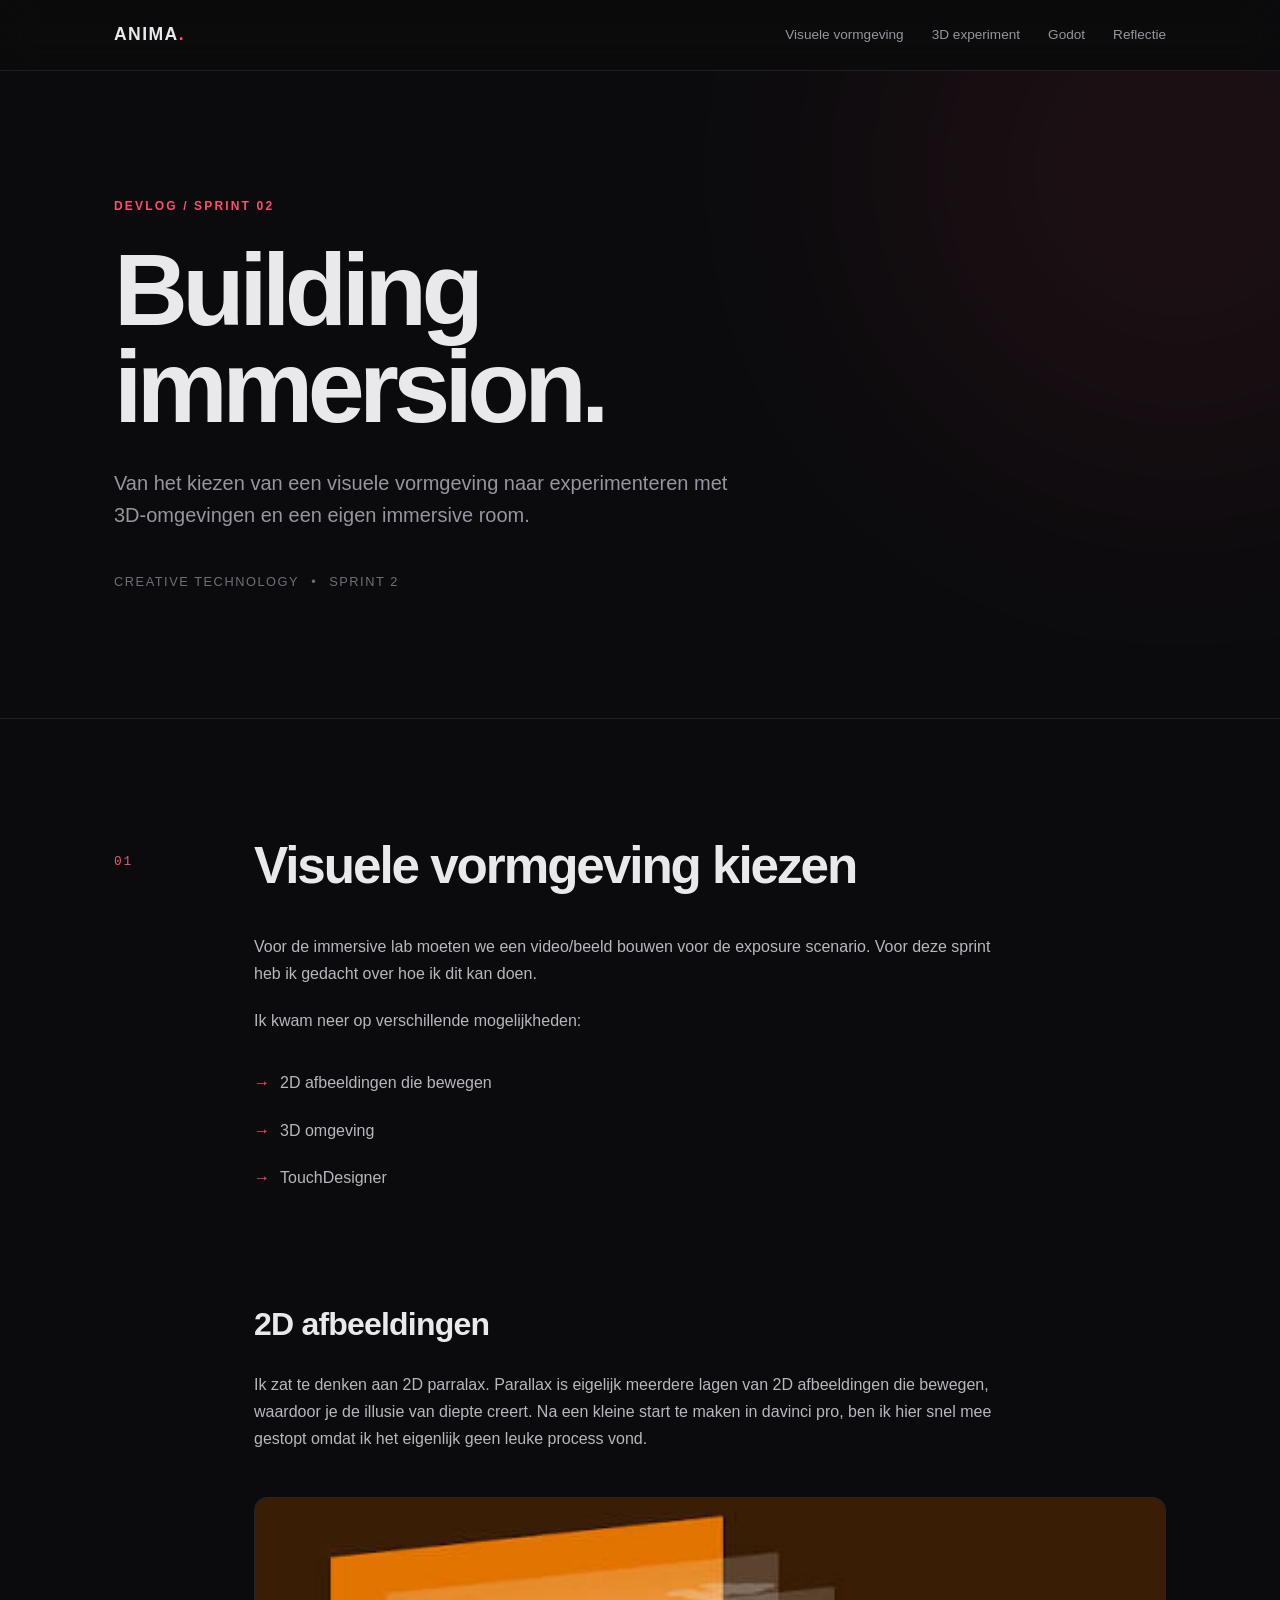
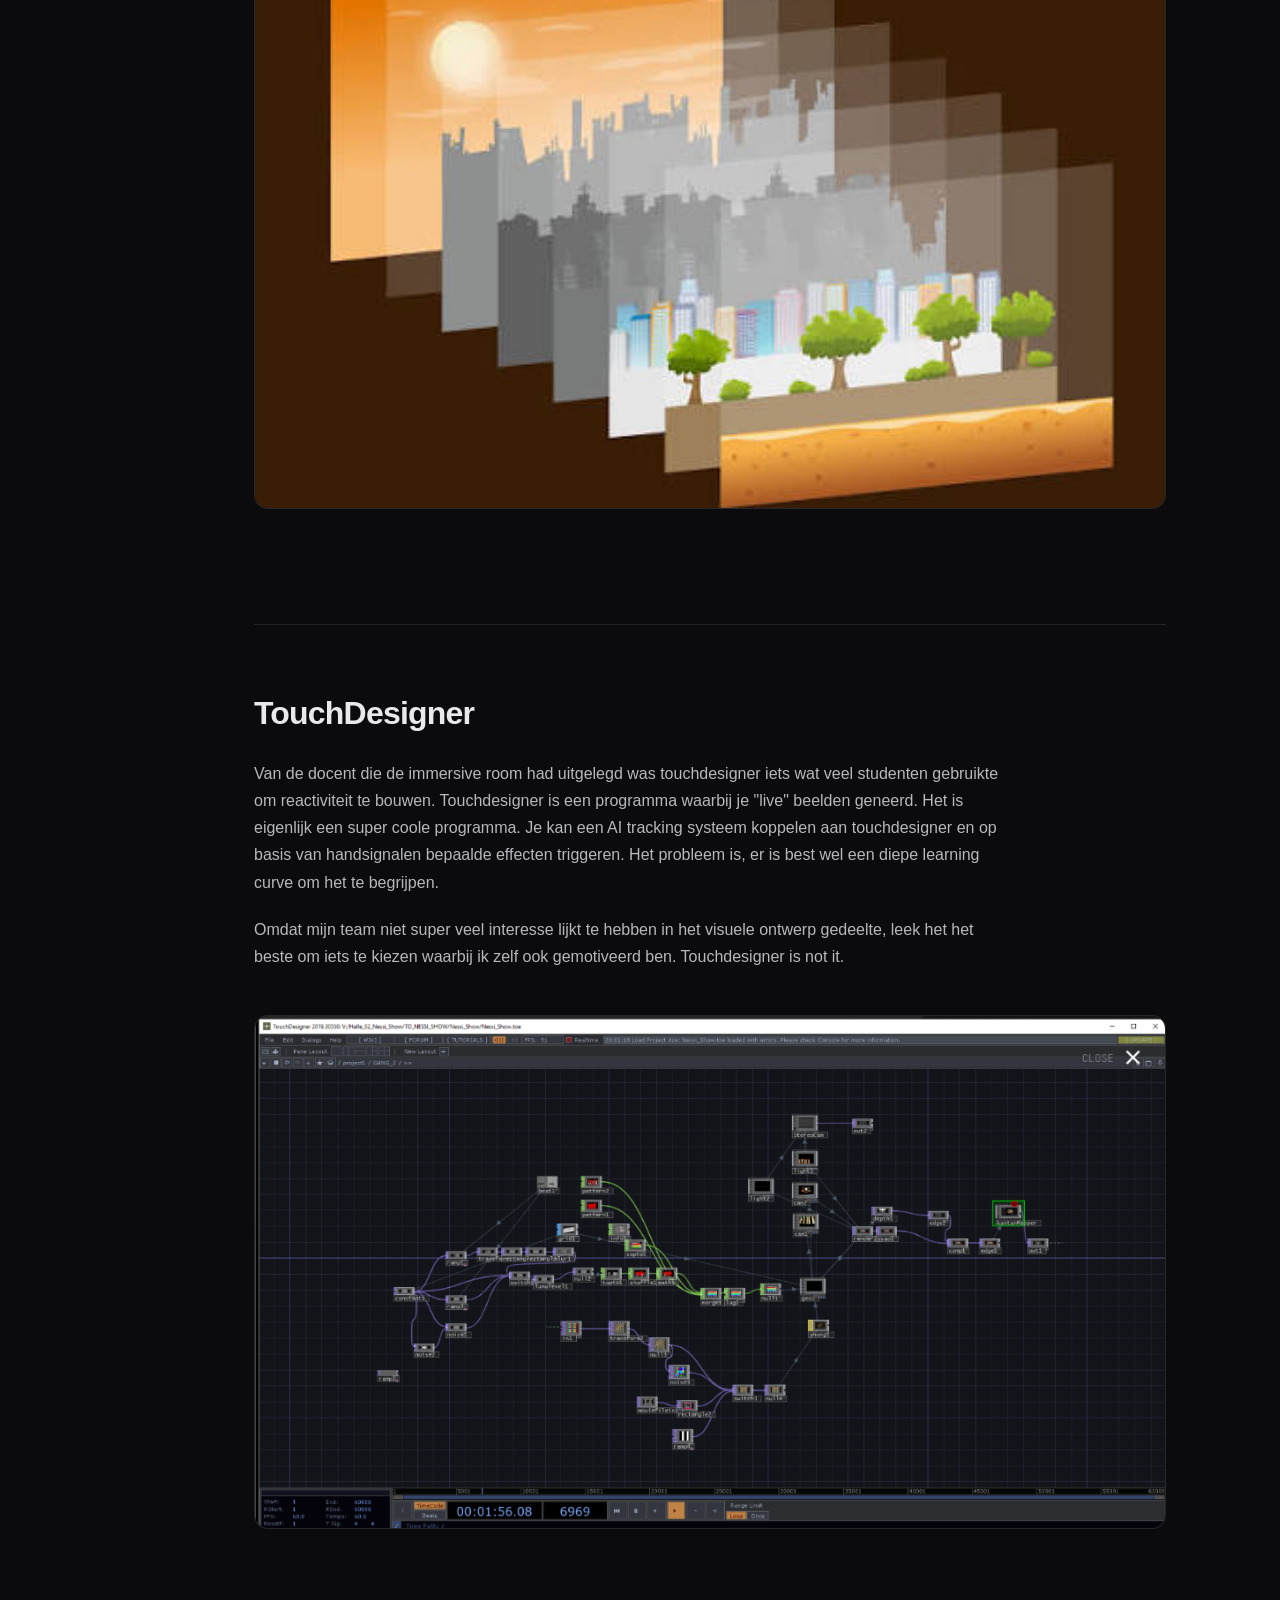
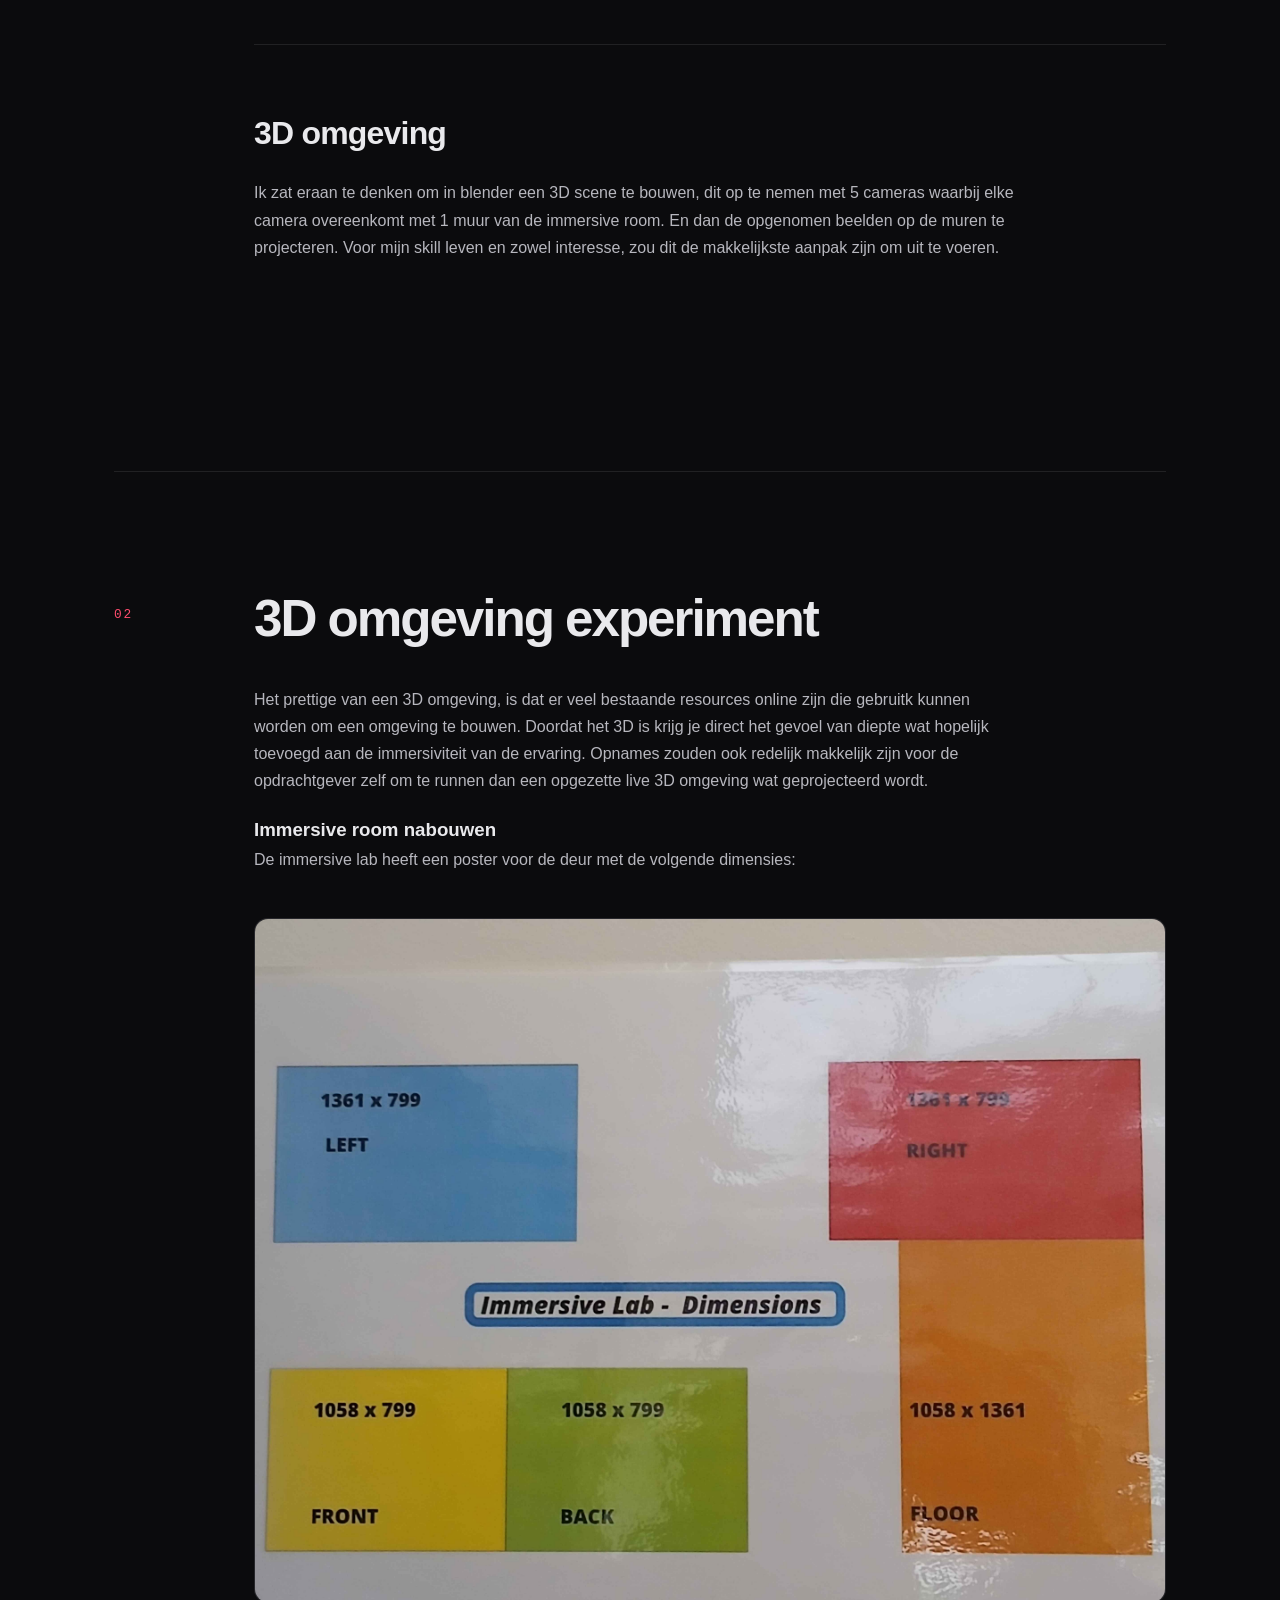
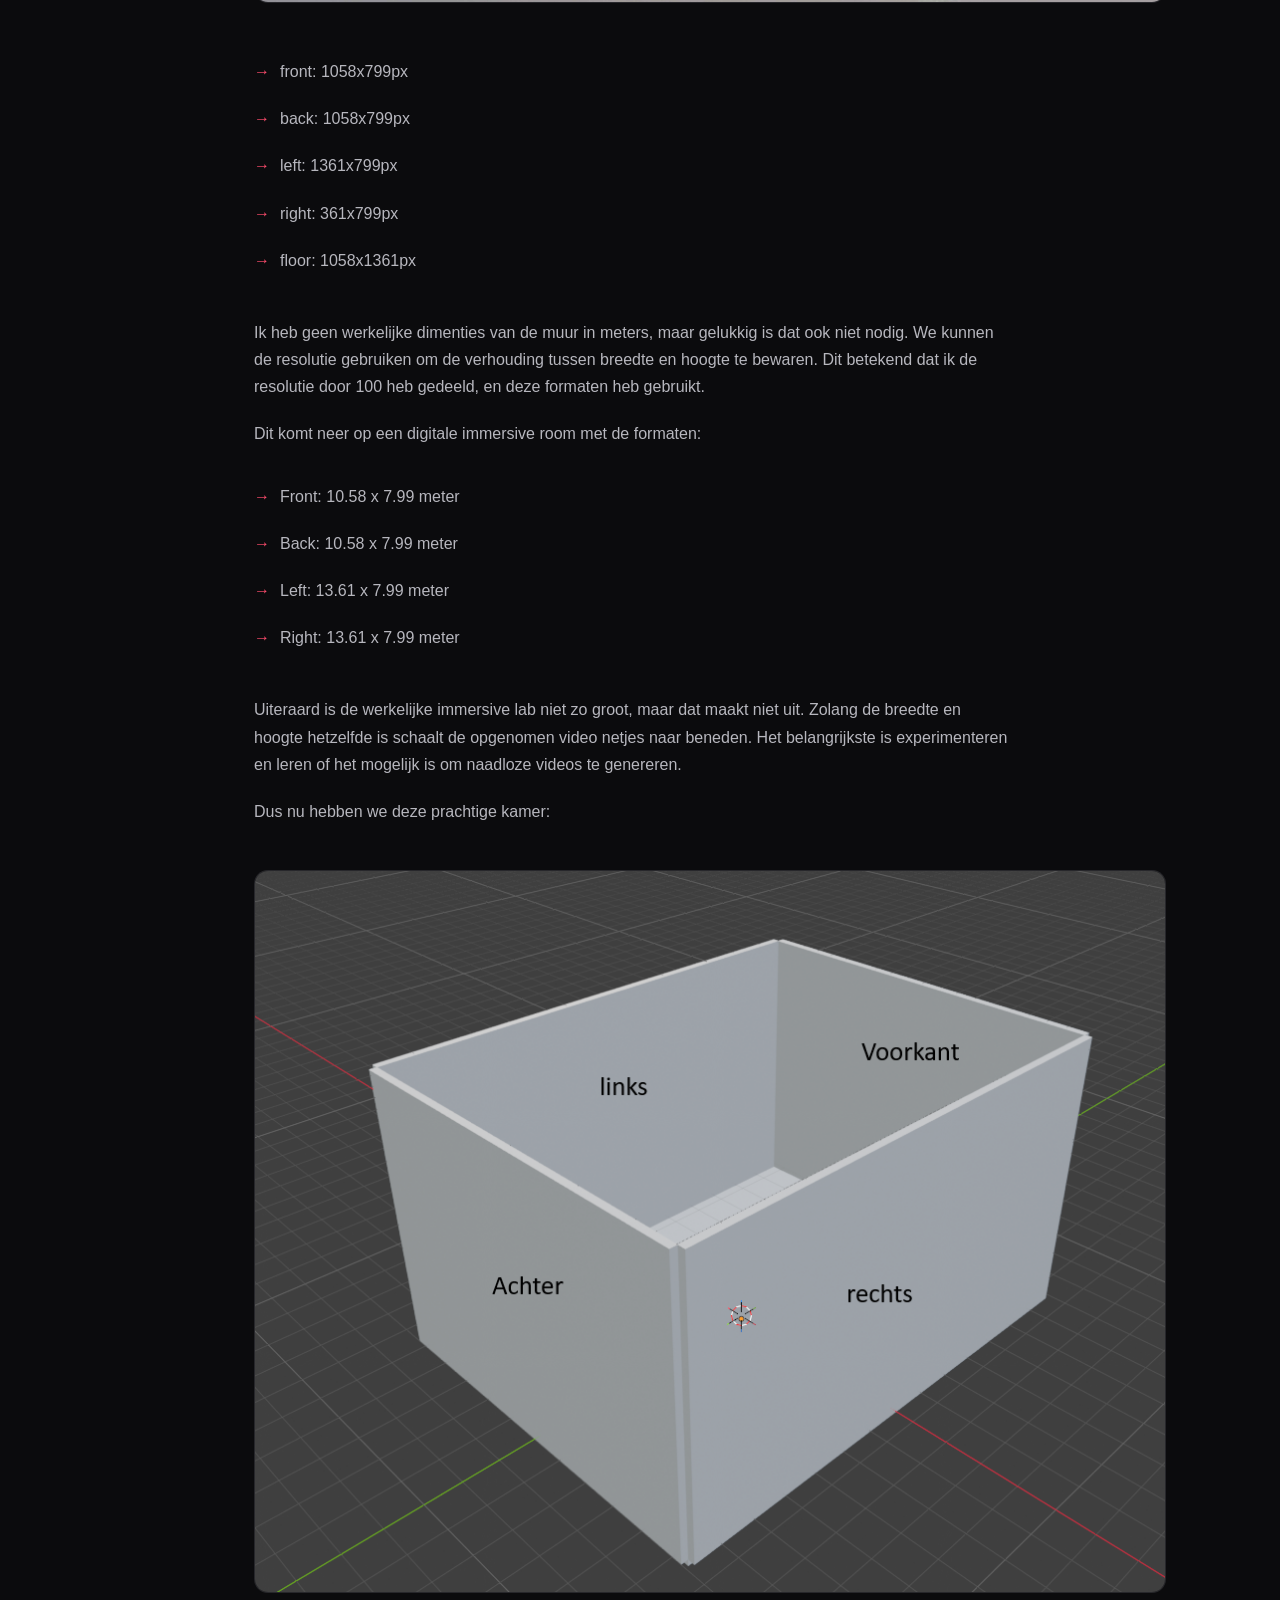
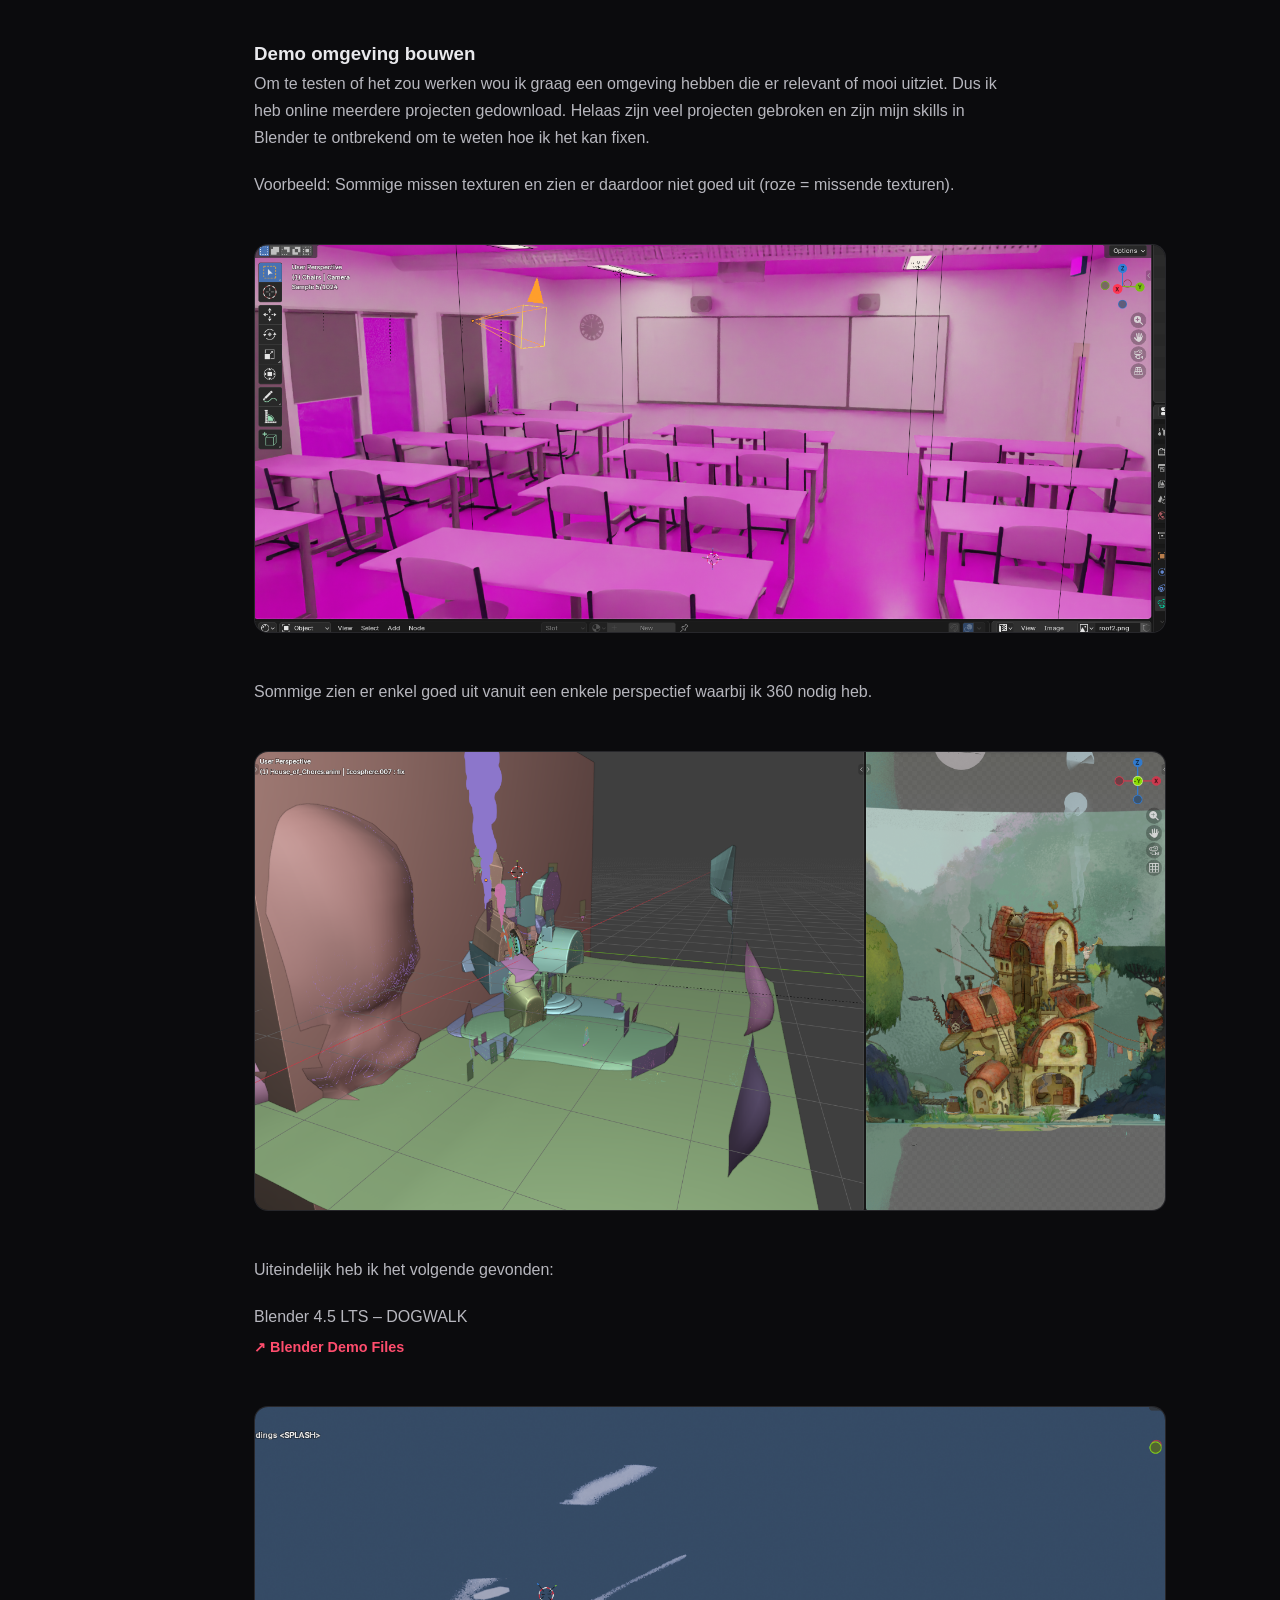
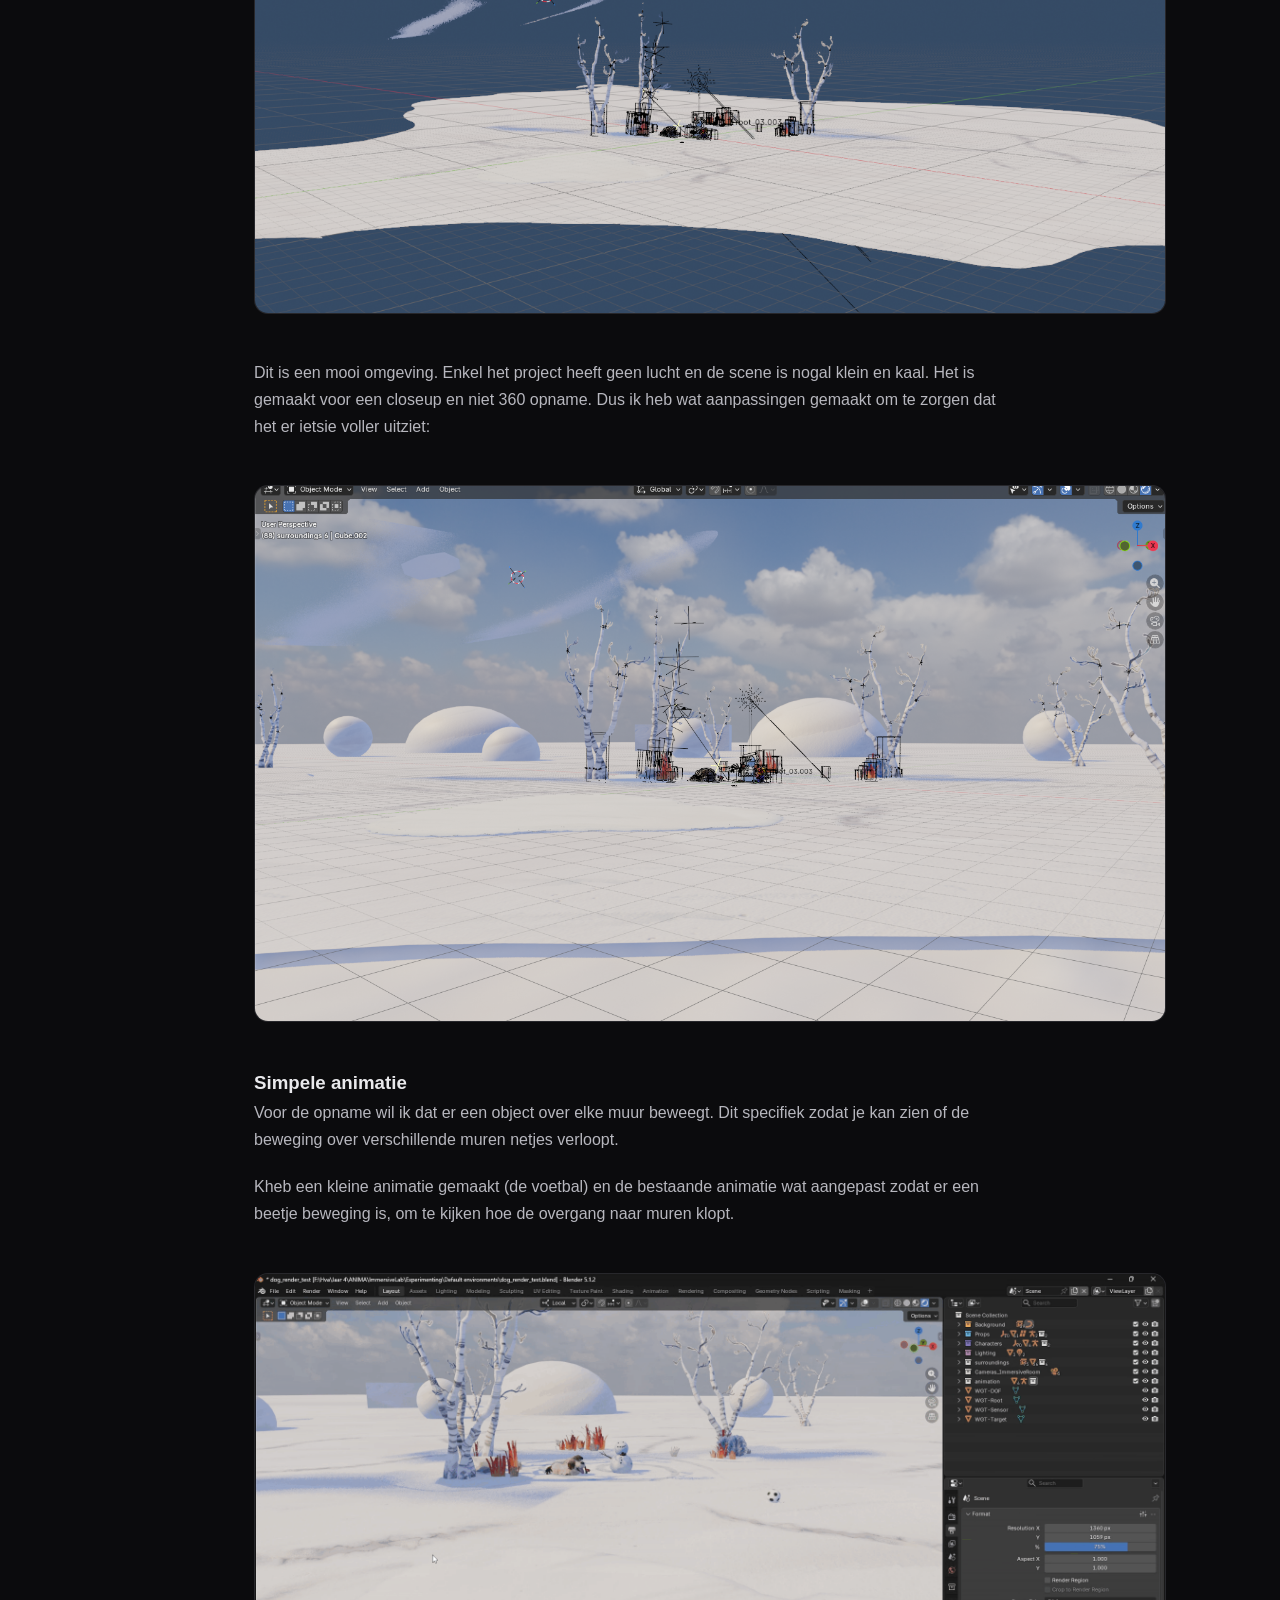
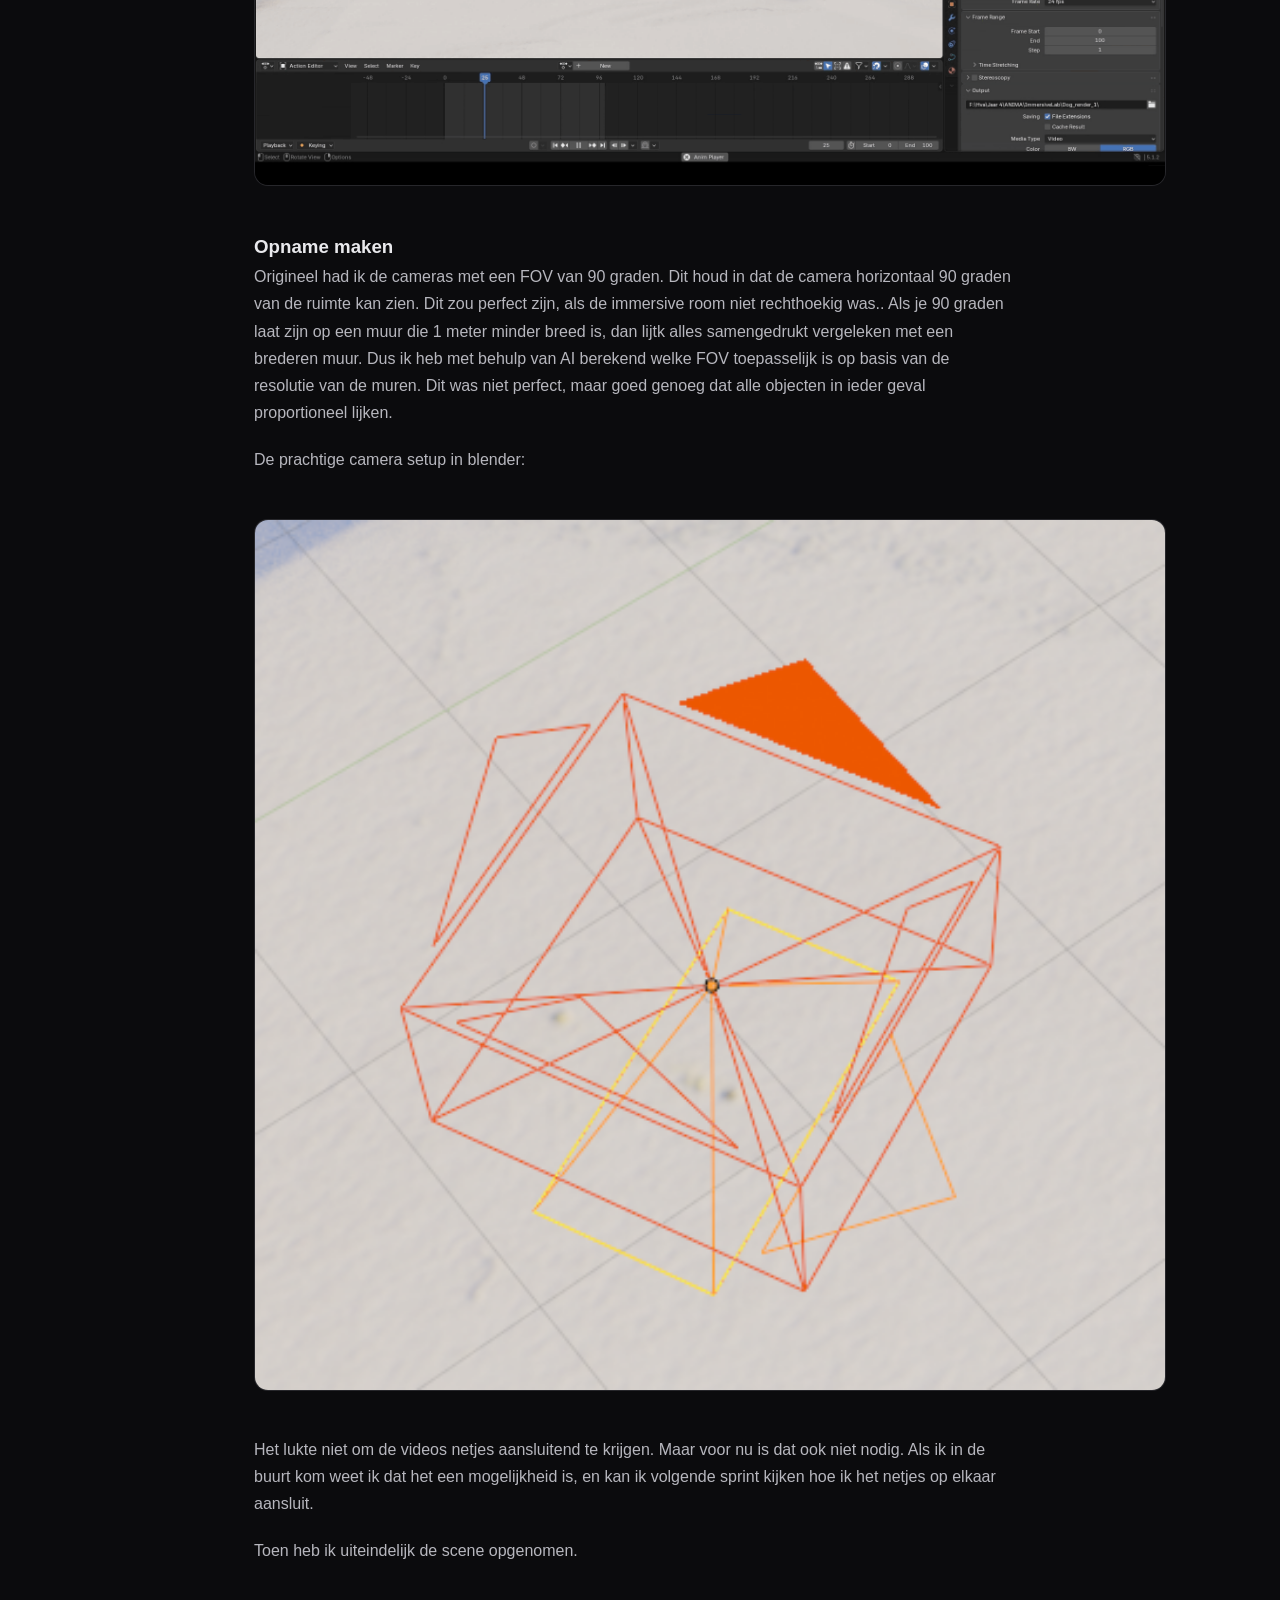
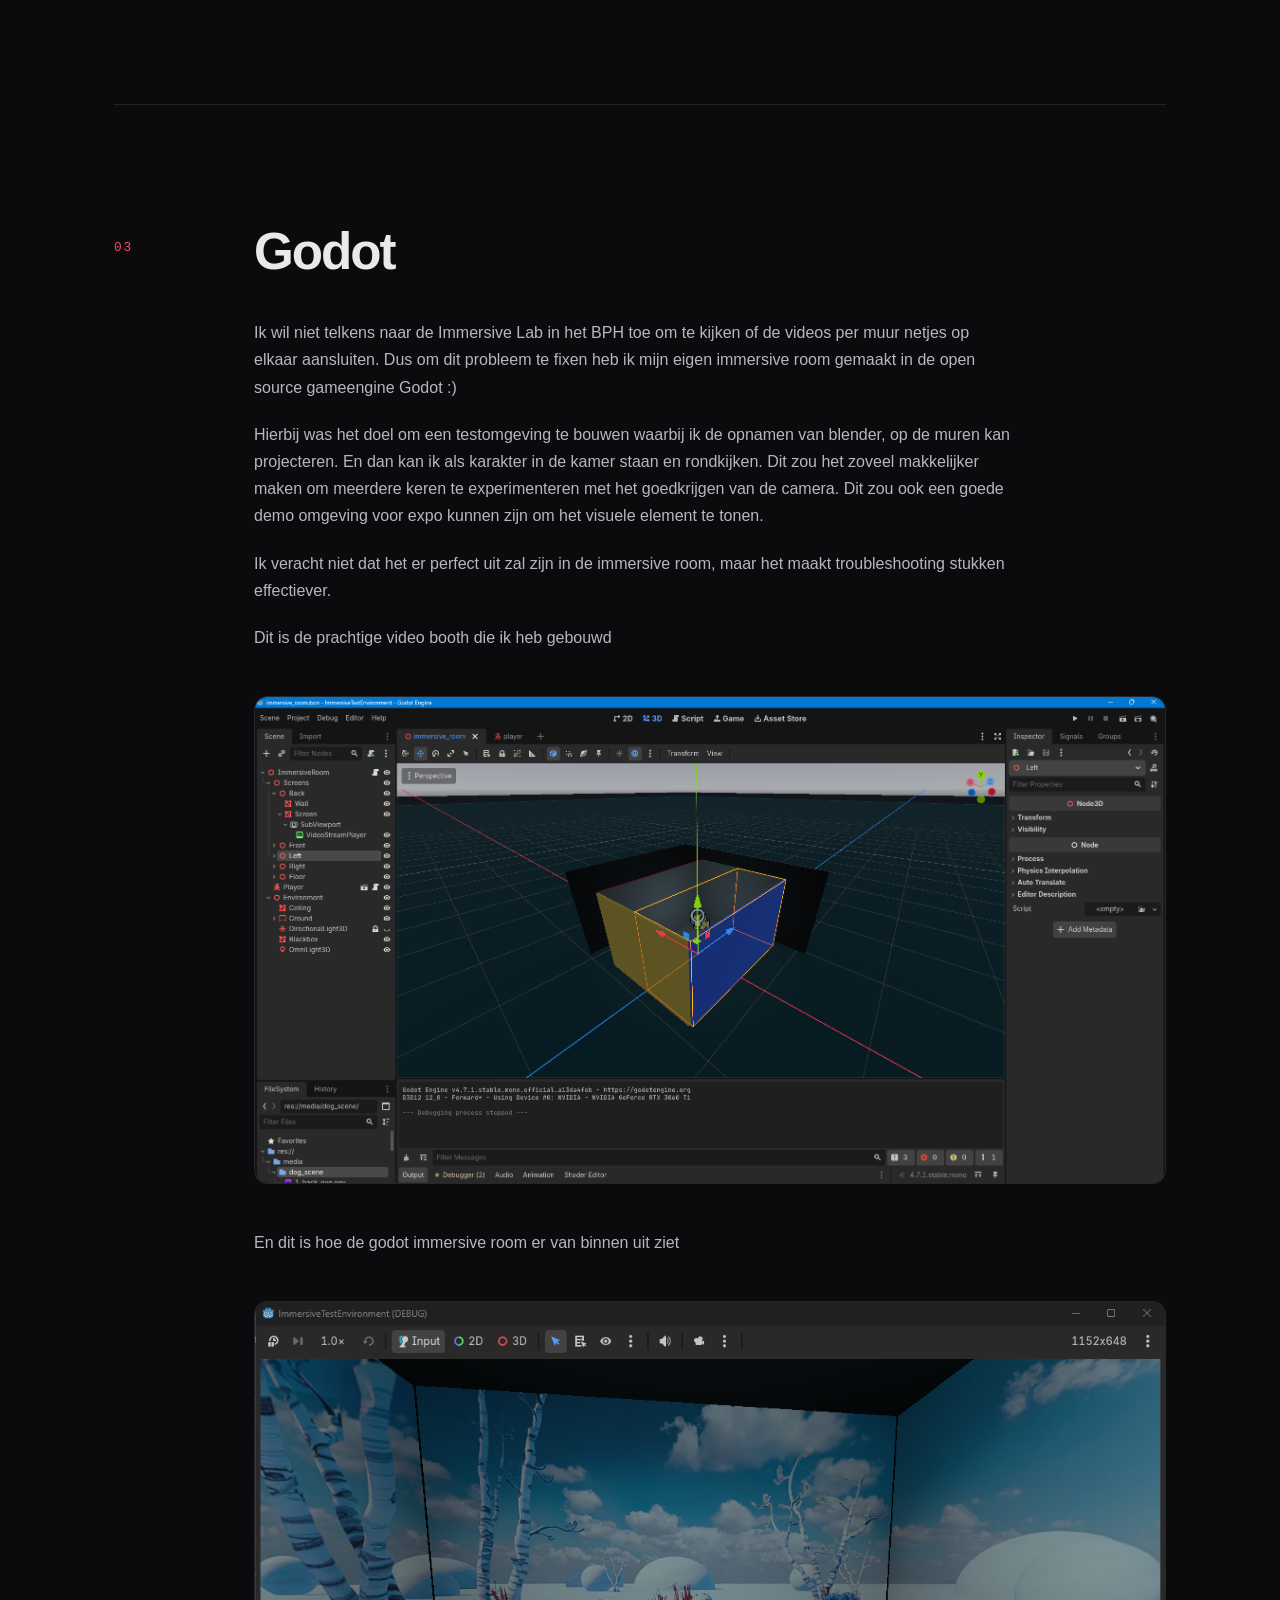
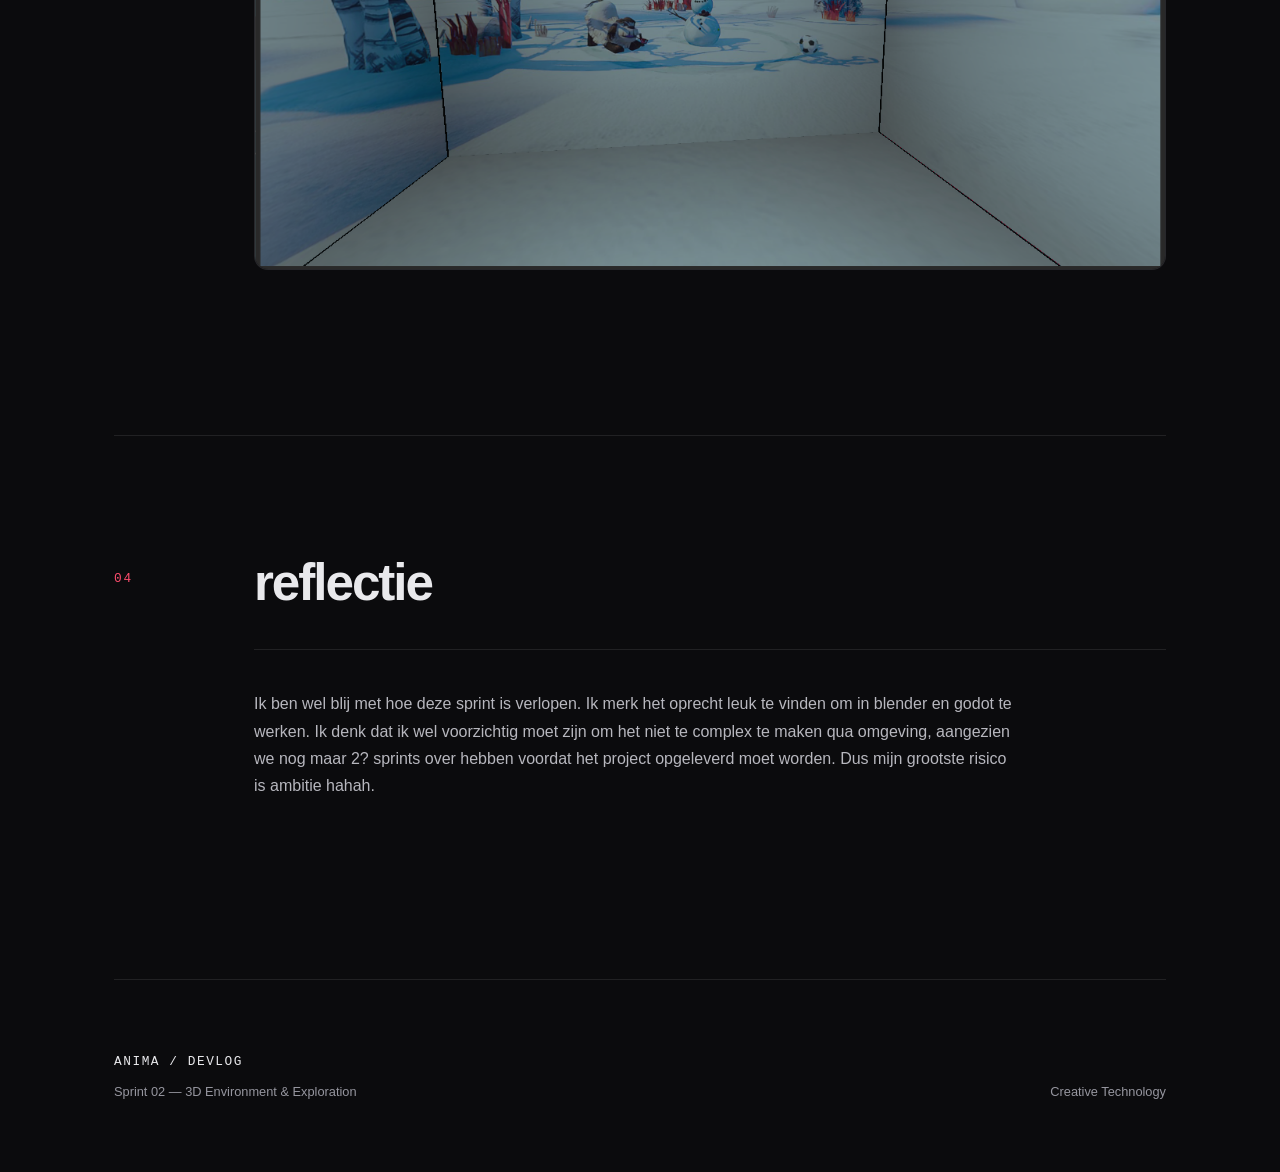
==== commit bb7a12cb: "Update image source and alt text in sprint2.html" ====
--- a/sprint2.html
+++ b/sprint2.html
@@ -215,8 +215,8 @@
 
                 <figure class="image-card">
                     <img
-                        src="images/sprint2/touchdesigner.png"
-                        alt="Voorbeeld van missende texturen"
+                        src="images/sprint2/missing textures.png"
+                        alt="classroom"
                     >
                 </figure>
 
